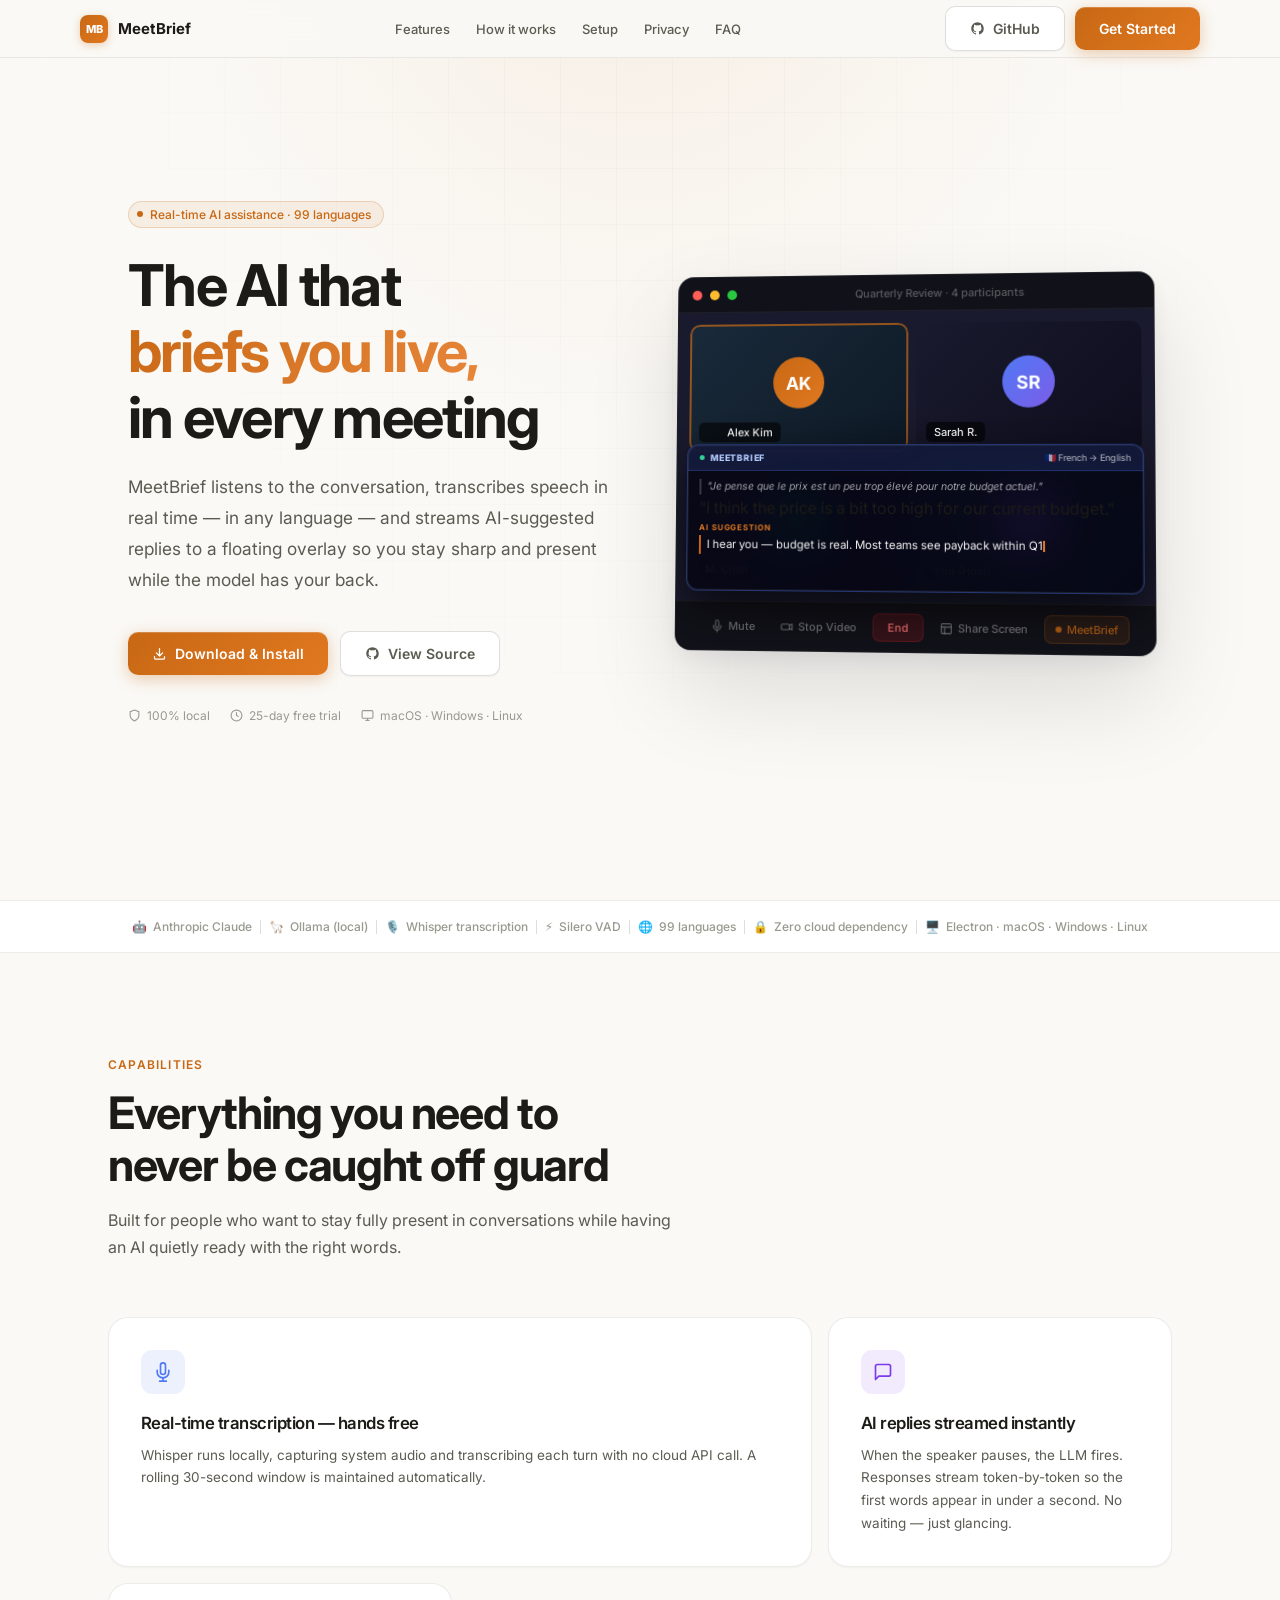
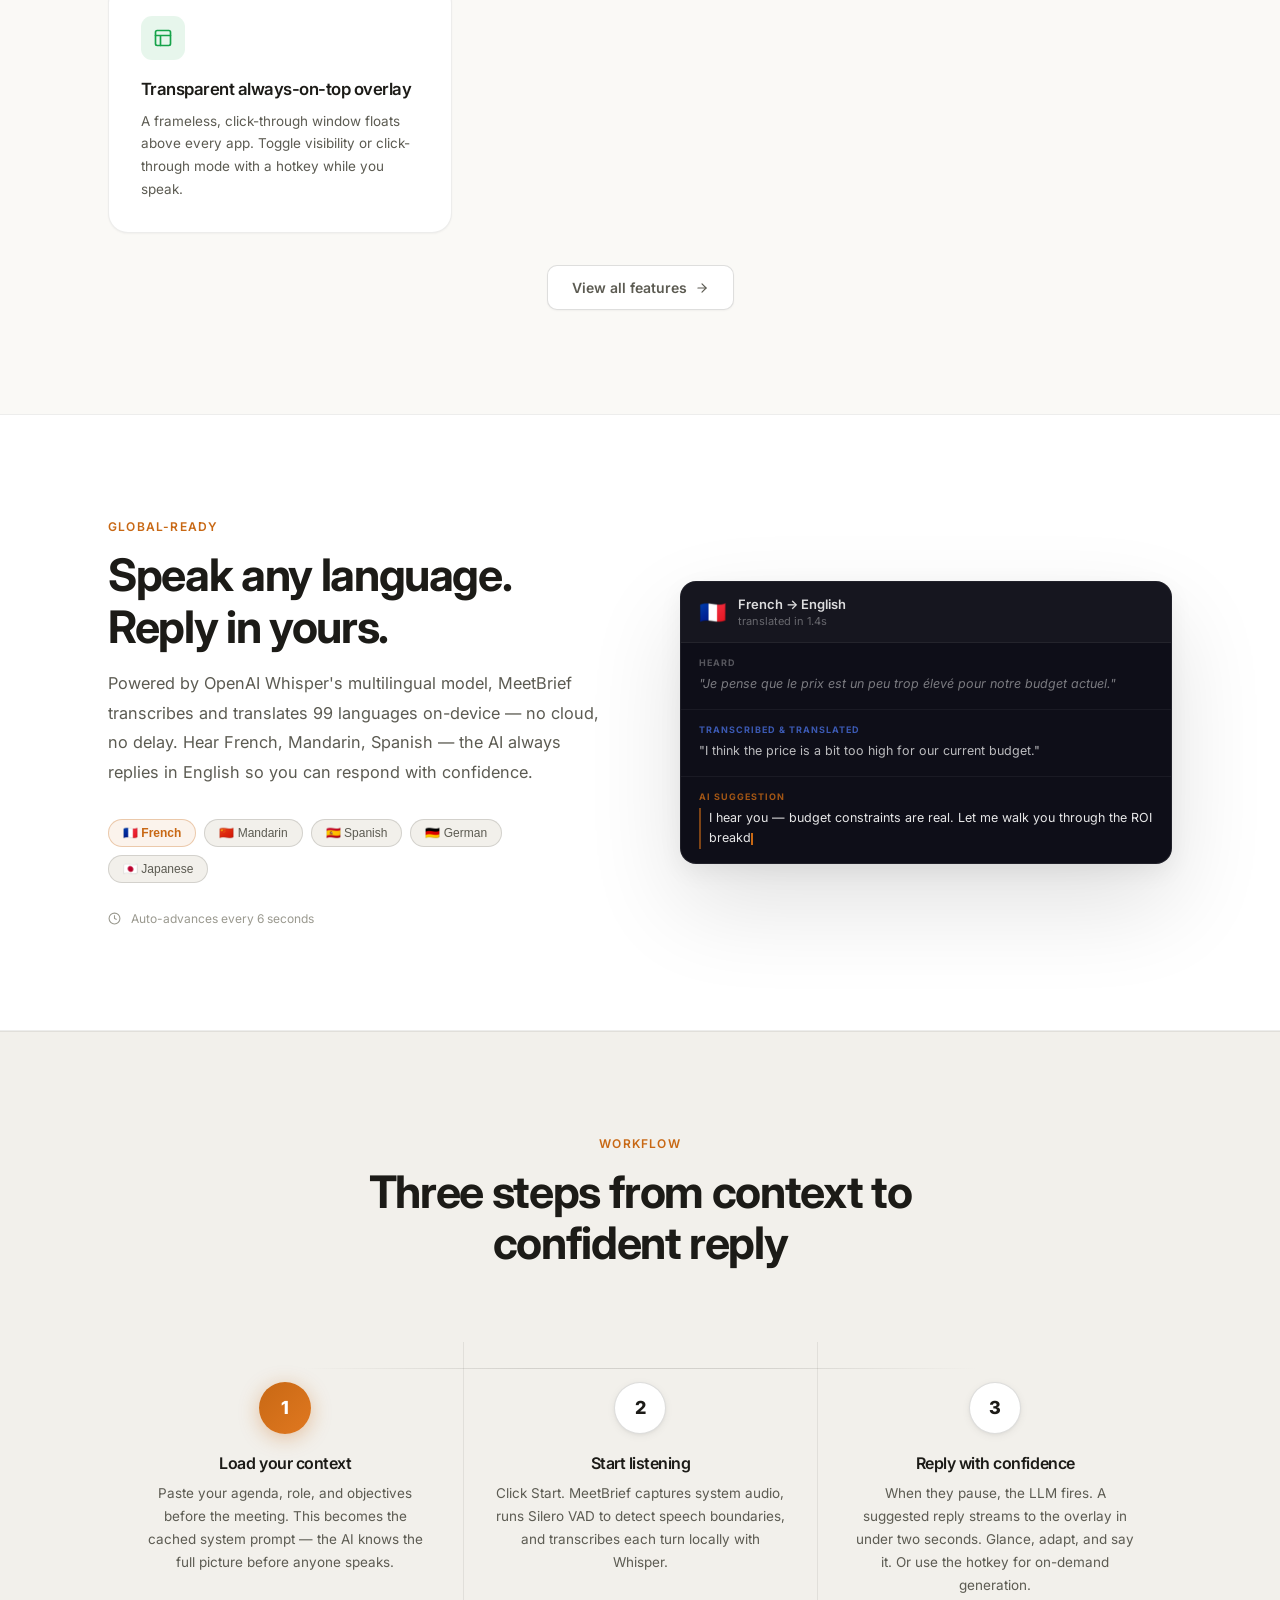
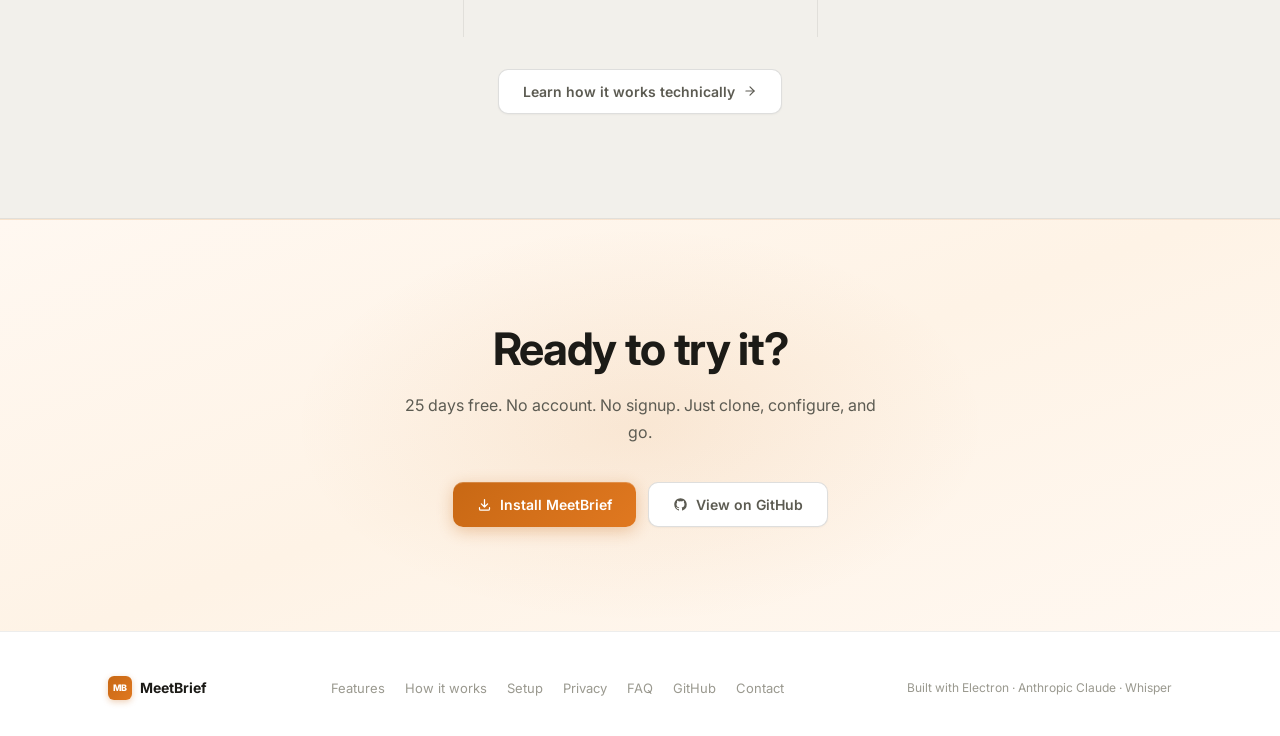
==== index.html @ 237c40ee "Bigger overlay, translation row, manual scroll (index.html)" ====
<!DOCTYPE html>
<html lang="en">
<head>
<meta charset="UTF-8">
<meta name="viewport" content="width=device-width, initial-scale=1.0">
<title>MeetBrief — Real-Time AI Co-Pilot for Every Meeting</title>
<meta name="description" content="MeetBrief listens to live conversations, transcribes speech on-device, and streams AI-suggested replies to a floating overlay. 100% local. Your API key. 25-day free trial.">
<meta property="og:title" content="MeetBrief — Real-Time AI Co-Pilot for Every Meeting">
<meta property="og:description" content="AI-powered meeting assistant. Real-time Whisper transcription, streaming Claude replies, transparent overlay. Fully local, no cloud required.">
<meta property="og:type" content="website">
<link rel="preconnect" href="https://fonts.googleapis.com">
<link rel="preconnect" href="https://fonts.gstatic.com" crossorigin>
<link href="https://fonts.googleapis.com/css2?family=Inter:wght@300;400;500;600;700;800&family=JetBrains+Mono:wght@400;500&display=swap" rel="stylesheet">
<link rel="stylesheet" href="style.css">
</head>
<body>

<nav>
  <div class="nav-inner">
    <a href="index.html" class="nav-logo">
      <div class="nav-logo-mark">MB</div>
      MeetBrief
    </a>
    <ul class="nav-links">
      <li><a href="features.html">Features</a></li>
      <li><a href="how-it-works.html">How it works</a></li>
      <li><a href="install.html">Setup</a></li>
      <li><a href="privacy.html">Privacy</a></li>
      <li><a href="faq.html">FAQ</a></li>
    </ul>
    <div class="nav-cta">
      <a href="https://github.com/martian-coder/TinyTools" target="_blank" class="btn btn-ghost">
        <svg viewBox="0 0 24 24" fill="currentColor"><path d="M12 2C6.477 2 2 6.484 2 12.017c0 4.425 2.865 8.18 6.839 9.504.5.092.682-.217.682-.483 0-.237-.008-.868-.013-1.703-2.782.605-3.369-1.343-3.369-1.343-.454-1.158-1.11-1.466-1.11-1.466-.908-.62.069-.608.069-.608 1.003.07 1.531 1.032 1.531 1.032.892 1.53 2.341 1.088 2.91.832.092-.647.35-1.088.636-1.338-2.22-.253-4.555-1.113-4.555-4.951 0-1.093.39-1.988 1.029-2.688-.103-.253-.446-1.272.098-2.65 0 0 .84-.27 2.75 1.026A9.564 9.564 0 0112 6.844c.85.004 1.705.115 2.504.337 1.909-1.296 2.747-1.027 2.747-1.027.546 1.379.202 2.398.1 2.651.64.7 1.028 1.595 1.028 2.688 0 3.848-2.339 4.695-4.566 4.943.359.309.678.92.678 1.855 0 1.338-.012 2.419-.012 2.747 0 .268.18.58.688.482A10.019 10.019 0 0022 12.017C22 6.484 17.522 2 12 2z"/></svg>
        GitHub
      </a>
      <a href="install.html" class="btn btn-primary">Get Started</a>
    </div>
    <button class="nav-hamburger" id="navHamburger" aria-label="Open menu">
      <span></span><span></span><span></span>
    </button>
  </div>
</nav>
<div class="nav-mobile" id="navMobile">
  <a href="features.html">Features</a>
  <a href="how-it-works.html">How it works</a>
  <a href="install.html">Setup</a>
  <a href="privacy.html">Privacy</a>
  <a href="faq.html">FAQ</a>
  <a href="install.html" class="btn btn-primary" style="margin-top:8px;">Get Started</a>
</div>

<!-- HERO -->
<section class="hero" id="home">
  <div class="hero-glow"></div>
  <div class="hero-grid"></div>
  <div class="container">
    <div class="hero-inner">
      <div class="hero-text">
        <div class="hero-badge fade-up">
          <div class="hero-badge-dot"></div>
          Real-time AI assistance · 99 languages
        </div>
        <h1 class="hero-title fade-up fade-up-delay-1">
          The AI that<br>
          <em class="grad-text">briefs you live,</em><br>
          in every meeting
        </h1>
        <p class="hero-sub fade-up fade-up-delay-2">
          MeetBrief listens to the conversation, transcribes speech in real time — in any language —
          and streams AI-suggested replies to a floating overlay so you stay sharp and present
          while the model has your back.
        </p>
        <div class="hero-actions fade-up fade-up-delay-3">
          <a href="install.html" class="btn btn-primary">
            <svg viewBox="0 0 24 24" fill="none" stroke="currentColor" stroke-width="2" stroke-linecap="round" stroke-linejoin="round"><path d="M4 17v2a2 2 0 0 0 2 2h12a2 2 0 0 0 2-2v-2M7 11l5 5 5-5m-5-7v12"/></svg>
            Download & Install
          </a>
          <a href="https://github.com/martian-coder/TinyTools/tree/main/MeetingCopilot" target="_blank" class="btn btn-ghost">
            <svg viewBox="0 0 24 24" fill="currentColor"><path d="M12 2C6.477 2 2 6.484 2 12.017c0 4.425 2.865 8.18 6.839 9.504.5.092.682-.217.682-.483 0-.237-.008-.868-.013-1.703-2.782.605-3.369-1.343-3.369-1.343-.454-1.158-1.11-1.466-1.11-1.466-.908-.62.069-.608.069-.608 1.003.07 1.531 1.032 1.531 1.032.892 1.53 2.341 1.088 2.91.832.092-.647.35-1.088.636-1.338-2.22-.253-4.555-1.113-4.555-4.951 0-1.093.39-1.988 1.029-2.688-.103-.253-.446-1.272.098-2.65 0 0 .84-.27 2.75 1.026A9.564 9.564 0 0112 6.844c.85.004 1.705.115 2.504.337 1.909-1.296 2.747-1.027 2.747-1.027.546 1.379.202 2.398.1 2.651.64.7 1.028 1.595 1.028 2.688 0 3.848-2.339 4.695-4.566 4.943.359.309.678.92.678 1.855 0 1.338-.012 2.419-.012 2.747 0 .268.18.58.688.482A10.019 10.019 0 0022 12.017C22 6.484 17.522 2 12 2z"/></svg>
            View Source
          </a>
        </div>
        <div class="hero-meta fade-up fade-up-delay-4">
          <div class="hero-meta-item">
            <svg viewBox="0 0 24 24" fill="none" stroke="currentColor" stroke-width="2"><path d="M12 22s8-4 8-10V5l-8-3-8 3v7c0 6 8 10 8 10z"/></svg>
            100% local
          </div>
          <div class="hero-meta-item">
            <svg viewBox="0 0 24 24" fill="none" stroke="currentColor" stroke-width="2"><circle cx="12" cy="12" r="10"/><polyline points="12 6 12 12 16 14"/></svg>
            25-day free trial
          </div>
          <div class="hero-meta-item">
            <svg viewBox="0 0 24 24" fill="none" stroke="currentColor" stroke-width="2"><rect x="2" y="3" width="20" height="14" rx="2"/><line x1="8" y1="21" x2="16" y2="21"/><line x1="12" y1="17" x2="12" y2="21"/></svg>
            macOS · Windows · Linux
          </div>
        </div>
      </div>

      <div class="mockup-wrap fade-up fade-up-delay-2">
        <div class="mockup">
          <div class="mockup-bar">
            <div class="dot dot-r"></div><div class="dot dot-y"></div><div class="dot dot-g"></div>
            <div class="mockup-bar-title">Quarterly Review · 4 participants</div>
          </div>
          <!-- zc-wrap is a plain positioned div — the grid cannot be the anchor for abs overlay -->
          <div class="zc-wrap">
            <div class="zoom-sim zoom-sim-hero">
              <div class="zoom-tile zoom-tile-bg-1 speaking" id="zt0">
                <div class="zoom-avatar">AK</div>
                <div class="zoom-speaking-ring"></div>
                <div class="zoom-name"><span class="zoom-wave"><span></span><span></span><span></span><span></span></span> Alex Kim</div>
              </div>
              <div class="zoom-tile zoom-tile-bg-2" id="zt1">
                <div class="zoom-avatar" style="background:linear-gradient(135deg,#4F79F5,#7C5DE8)">SR</div>
                <div class="zoom-speaking-ring"></div>
                <div class="zoom-name"><span class="zoom-wave"><span></span><span></span><span></span><span></span></span> Sarah R.</div>
              </div>
              <div class="zoom-tile zoom-tile-bg-2" id="zt2">
                <div class="zoom-avatar" style="background:linear-gradient(135deg,#065F46,#047857)">MC</div>
                <div class="zoom-speaking-ring"></div>
                <div class="zoom-name"><span class="zoom-wave"><span></span><span></span><span></span><span></span></span> M. Chen</div>
              </div>
              <div class="zoom-tile zoom-tile-bg-1" id="zt3">
                <div class="zoom-avatar" style="background:linear-gradient(135deg,#7C3AED,#9F5DE8)">You</div>
                <div class="zoom-name">You (Host)</div>
              </div>
            </div>
            <!-- Glass overlay: sibling of zoom-sim, anchored to zc-wrap -->
            <div class="mb-glass" id="mbGlass">
              <div class="mb-glass-hd">
                <div class="mb-hd-left"><div class="mb-live-dot"></div>MEETBRIEF</div>
                <span class="mb-hd-lang" id="zpLang">🇫🇷 French → English</span>
              </div>
              <div class="mb-glass-body" id="mbBody"></div>
            </div>
          </div>
          <div class="zoom-toolbar">
            <div class="zoom-tb-btn">
              <svg viewBox="0 0 24 24" fill="none" stroke="currentColor" stroke-width="2" width="13" height="13"><path d="M12 1a3 3 0 0 0-3 3v8a3 3 0 0 0 6 0V4a3 3 0 0 0-3-3z"/><path d="M19 10v2a7 7 0 0 1-14 0v-2"/><line x1="12" y1="19" x2="12" y2="23"/></svg>
              Mute
            </div>
            <div class="zoom-tb-btn">
              <svg viewBox="0 0 24 24" fill="none" stroke="currentColor" stroke-width="2" width="13" height="13"><rect x="2" y="7" width="15" height="10" rx="2"/><path d="M17 9l5-2v10l-5-2"/></svg>
              Stop Video
            </div>
            <div class="zoom-tb-btn zoom-tb-end">End</div>
            <div class="zoom-tb-btn">
              <svg viewBox="0 0 24 24" fill="none" stroke="currentColor" stroke-width="2" width="13" height="13"><rect x="3" y="3" width="18" height="18" rx="2"/><path d="M3 9h18M9 21V9"/></svg>
              Share Screen
            </div>
            <div class="zoom-tb-btn zoom-tb-mb-active">
              <div class="zoom-tb-mb-dot"></div>
              MeetBrief
            </div>
          </div>
        </div>
      </div>
    </div>
  </div>
</section>

<!-- STRIP -->
<div class="strip">
  <div class="strip-inner">
    <div class="strip-item"><span>🤖</span> Anthropic Claude</div>
    <div class="strip-sep"></div>
    <div class="strip-item"><span>🦙</span> Ollama (local)</div>
    <div class="strip-sep"></div>
    <div class="strip-item"><span>🎙️</span> Whisper transcription</div>
    <div class="strip-sep"></div>
    <div class="strip-item"><span>⚡</span> Silero VAD</div>
    <div class="strip-sep"></div>
    <div class="strip-item"><span>🌐</span> 99 languages</div>
    <div class="strip-sep"></div>
    <div class="strip-item"><span>🔒</span> Zero cloud dependency</div>
    <div class="strip-sep"></div>
    <div class="strip-item"><span>🖥️</span> Electron · macOS · Windows · Linux</div>
  </div>
</div>

<!-- FEATURES TEASER -->
<section id="features">
  <div class="container">
    <div class="section-eyebrow fade-up">Capabilities</div>
    <h2 class="section-headline fade-up fade-up-delay-1">Everything you need to<br>never be caught off guard</h2>
    <p class="section-sub fade-up fade-up-delay-2">Built for people who want to stay fully present in conversations while having an AI quietly ready with the right words.</p>

    <div class="bento">
      <div class="bento-card wide fade-up fade-up-delay-1">
        <div class="bento-icon blue">
          <svg viewBox="0 0 24 24" fill="none" stroke="currentColor" stroke-width="2" stroke-linecap="round" stroke-linejoin="round"><path d="M12 1a3 3 0 0 0-3 3v8a3 3 0 0 0 6 0V4a3 3 0 0 0-3-3z"/><path d="M19 10v2a7 7 0 0 1-14 0v-2"/><line x1="12" y1="19" x2="12" y2="23"/><line x1="8" y1="23" x2="16" y2="23"/></svg>
        </div>
        <h3>Real-time transcription — hands free</h3>
        <p>Whisper runs locally, capturing system audio and transcribing each turn with no cloud API call. A rolling 30-second window is maintained automatically.</p>
      </div>
      <div class="bento-card fade-up fade-up-delay-2">
        <div class="bento-icon violet">
          <svg viewBox="0 0 24 24" fill="none" stroke="currentColor" stroke-width="2" stroke-linecap="round" stroke-linejoin="round"><path d="M21 15a2 2 0 0 1-2 2H7l-4 4V5a2 2 0 0 1 2-2h14a2 2 0 0 1 2 2z"/></svg>
        </div>
        <h3>AI replies streamed instantly</h3>
        <p>When the speaker pauses, the LLM fires. Responses stream token-by-token so the first words appear in under a second. No waiting — just glancing.</p>
      </div>
      <div class="bento-card fade-up fade-up-delay-3">
        <div class="bento-icon green">
          <svg viewBox="0 0 24 24" fill="none" stroke="currentColor" stroke-width="2" stroke-linecap="round" stroke-linejoin="round"><rect x="3" y="3" width="18" height="18" rx="2"/><path d="M3 9h18M9 21V9"/></svg>
        </div>
        <h3>Transparent always-on-top overlay</h3>
        <p>A frameless, click-through window floats above every app. Toggle visibility or click-through mode with a hotkey while you speak.</p>
      </div>
    </div>

    <div style="margin-top:32px; text-align:center;" class="fade-up fade-up-delay-3">
      <a href="features.html" class="btn btn-ghost">
        View all features
        <svg viewBox="0 0 24 24" fill="none" stroke="currentColor" stroke-width="2" stroke-linecap="round" stroke-linejoin="round" style="width:14px;height:14px;"><line x1="5" y1="12" x2="19" y2="12"/><polyline points="12 5 19 12 12 19"/></svg>
      </a>
    </div>
  </div>
</section>

<!-- MULTILINGUAL -->
<section class="multilang-section" id="multilingual">
  <div class="container">
    <div class="multilang-inner">
      <div class="multilang-text">
        <div class="section-eyebrow fade-up">Global-ready</div>
        <h2 class="section-headline fade-up fade-up-delay-1">Speak any language.<br>Reply in yours.</h2>
        <p class="fade-up fade-up-delay-2" style="font-size:1.02rem; line-height:1.8; color:var(--text2); margin-bottom:0;">
          Powered by OpenAI Whisper's multilingual model, MeetBrief transcribes and translates
          99 languages on-device — no cloud, no delay. Hear French, Mandarin, Spanish — the AI
          always replies in English so you can respond with confidence.
        </p>
        <div class="lang-badges fade-up fade-up-delay-3" id="langBadges">
          <button class="lang-badge active" data-idx="0">🇫🇷 French</button>
          <button class="lang-badge" data-idx="1">🇨🇳 Mandarin</button>
          <button class="lang-badge" data-idx="2">🇪🇸 Spanish</button>
          <button class="lang-badge" data-idx="3">🇩🇪 German</button>
          <button class="lang-badge" data-idx="4">🇯🇵 Japanese</button>
        </div>
        <div class="fade-up fade-up-delay-4" style="margin-top:28px; display:flex; align-items:center; gap:10px; font-size:12px; color:var(--text3);">
          <svg viewBox="0 0 24 24" fill="none" stroke="currentColor" stroke-width="2" width="13" height="13"><circle cx="12" cy="12" r="10"/><polyline points="12 6 12 12 16 14"/></svg>
          Auto-advances every 6 seconds
        </div>
      </div>
      <div class="ml-card fade-up fade-up-delay-2" id="mlCard">
        <div class="ml-card-header">
          <span class="ml-flag" id="mlFlag">🇫🇷</span>
          <div>
            <div class="ml-lang-label" id="mlLangLabel">French → English</div>
            <div class="ml-arrow" id="mlTime">translated in 1.4s</div>
          </div>
        </div>
        <div class="ml-block">
          <div class="ml-block-label heard-lbl">Heard</div>
          <div class="ml-block-text heard-text" id="mlHeard">"Je pense que le prix est un peu trop élevé pour notre budget actuel."</div>
        </div>
        <div class="ml-block">
          <div class="ml-block-label trans-lbl">Transcribed &amp; translated</div>
          <div class="ml-block-text trans-text" id="mlTrans">"I think the price is a bit too high for our current budget."</div>
        </div>
        <div class="ml-block">
          <div class="ml-block-label suggest-lbl">AI suggestion</div>
          <div class="ml-block-text suggest-text" id="mlSuggest"></div>
        </div>
      </div>
    </div>
  </div>
</section>

<!-- HOW IT WORKS -->
<section class="hiw-section" id="how-it-works">
  <div class="container">
    <div style="text-align:center; margin-bottom:0;">
      <div class="section-eyebrow fade-up">Workflow</div>
      <h2 class="section-headline fade-up fade-up-delay-1">Three steps from context to<br>confident reply</h2>
    </div>
  </div>
  <div class="container" style="padding-top:56px;">
    <div class="steps">
      <div class="step fade-up fade-up-delay-1">
        <div class="step-num active">1</div>
        <h3>Load your context</h3>
        <p>Paste your agenda, role, and objectives before the meeting. This becomes the cached system prompt — the AI knows the full picture before anyone speaks.</p>
      </div>
      <div class="step fade-up fade-up-delay-2">
        <div class="step-num">2</div>
        <h3>Start listening</h3>
        <p>Click Start. MeetBrief captures system audio, runs Silero VAD to detect speech boundaries, and transcribes each turn locally with Whisper.</p>
      </div>
      <div class="step fade-up fade-up-delay-3">
        <div class="step-num">3</div>
        <h3>Reply with confidence</h3>
        <p>When they pause, the LLM fires. A suggested reply streams to the overlay in under two seconds. Glance, adapt, and say it. Or use the hotkey for on-demand generation.</p>
      </div>
    </div>
    <div style="margin-top:32px; text-align:center;" class="fade-up fade-up-delay-3">
      <a href="how-it-works.html" class="btn btn-ghost">
        Learn how it works technically
        <svg viewBox="0 0 24 24" fill="none" stroke="currentColor" stroke-width="2" stroke-linecap="round" stroke-linejoin="round" style="width:14px;height:14px;"><line x1="5" y1="12" x2="19" y2="12"/><polyline points="12 5 19 12 12 19"/></svg>
      </a>
    </div>
  </div>
</section>

<!-- CTA -->
<section class="cta-section">
  <div class="cta-glow"></div>
  <div class="container">
    <h2 class="fade-up">Ready to try it?</h2>
    <p class="fade-up fade-up-delay-1">25 days free. No account. No signup. Just clone, configure, and go.</p>
    <div class="cta-actions">
      <a href="install.html" class="btn btn-primary fade-up fade-up-delay-2">
        <svg viewBox="0 0 24 24" fill="none" stroke="currentColor" stroke-width="2" stroke-linecap="round" stroke-linejoin="round"><path d="M4 17v2a2 2 0 0 0 2 2h12a2 2 0 0 0 2-2v-2M7 11l5 5 5-5m-5-7v12"/></svg>
        Install MeetBrief
      </a>
      <a href="https://github.com/martian-coder/TinyTools/tree/main/MeetingCopilot" target="_blank" class="btn btn-ghost fade-up fade-up-delay-3">
        <svg viewBox="0 0 24 24" fill="currentColor"><path d="M12 2C6.477 2 2 6.484 2 12.017c0 4.425 2.865 8.18 6.839 9.504.5.092.682-.217.682-.483 0-.237-.008-.868-.013-1.703-2.782.605-3.369-1.343-3.369-1.343-.454-1.158-1.11-1.466-1.11-1.466-.908-.62.069-.608.069-.608 1.003.07 1.531 1.032 1.531 1.032.892 1.53 2.341 1.088 2.91.832.092-.647.35-1.088.636-1.338-2.22-.253-4.555-1.113-4.555-4.951 0-1.093.39-1.988 1.029-2.688-.103-.253-.446-1.272.098-2.65 0 0 .84-.27 2.75 1.026A9.564 9.564 0 0112 6.844c.85.004 1.705.115 2.504.337 1.909-1.296 2.747-1.027 2.747-1.027.546 1.379.202 2.398.1 2.651.64.7 1.028 1.595 1.028 2.688 0 3.848-2.339 4.695-4.566 4.943.359.309.678.92.678 1.855 0 1.338-.012 2.419-.012 2.747 0 .268.18.58.688.482A10.019 10.019 0 0022 12.017C22 6.484 17.522 2 12 2z"/></svg>
        View on GitHub
      </a>
    </div>
  </div>
</section>

<footer>
  <div class="container">
    <div class="footer-inner">
      <a href="index.html" class="footer-logo"><div class="footer-logo-mark">MB</div>MeetBrief</a>
      <ul class="footer-links">
        <li><a href="features.html">Features</a></li>
        <li><a href="how-it-works.html">How it works</a></li>
        <li><a href="install.html">Setup</a></li>
        <li><a href="privacy.html">Privacy</a></li>
        <li><a href="faq.html">FAQ</a></li>
        <li><a href="https://github.com/martian-coder/TinyTools/tree/main/MeetingCopilot" target="_blank">GitHub</a></li>
        <li><a href="mailto:martian.coders.x@gmail.com">Contact</a></li>
      </ul>
      <div class="footer-right">Built with Electron · Anthropic Claude · Whisper</div>
    </div>
  </div>
</footer>

<script>
// Intersection observer for fade-up animations
const observer = new IntersectionObserver(
  entries => entries.forEach(e => { if (e.isIntersecting) e.target.classList.add('visible'); }),
  { threshold: 0.08, rootMargin: '0px 0px -40px 0px' }
);
document.querySelectorAll('.fade-up').forEach(el => observer.observe(el));

// ── Hero: Zoom call simulation ──────────────────────
const zConvo = [
  { tile: 'zt0', flag: '🇫🇷', lang: 'French',
    heard: '"Je pense que le prix est un peu trop élevé pour notre budget actuel."',
    trans:  '"I think the price is a bit too high for our current budget."',
    suggest: "I hear you — budget is real. Most teams see payback within Q1. Want me to walk you through the ROI model?" },
  { tile: 'zt1', flag: '🇨🇳', lang: 'Mandarin',
    heard: '"我们需要更多时间来评估这个提案。"',
    trans:  '"We need more time to evaluate this proposal."',
    suggest: "Absolutely fair ask. Can we schedule a 30-min deep-dive next week so you have everything you need to decide?" },
  { tile: 'zt2', flag: '🇩🇪', lang: 'German',
    heard: '"Wie sieht es mit der Datensicherheit aus? Wir sind in der EU."',
    trans:  '"What about data security? We are in the EU."',
    suggest: "Everything runs locally — no audio ever leaves your device. Fully GDPR-compliant by design." },
  { tile: 'zt0', flag: '🇪🇸', lang: 'Spanish',
    heard: '"¿Tienen soporte en español o solo en inglés?"',
    trans:  '"Do you have support in Spanish or only in English?"',
    suggest: "Our support is bilingual — Spanish available during business hours. Enterprise plans include a dedicated CSM." },
  { tile: 'zt1', flag: '🇯🇵', lang: 'Japanese',
    heard: '"導入にはどのくらいの時間がかかりますか？"',
    trans:  '"How long does implementation take?"',
    suggest: "Most teams are live in under 15 minutes — install, add your API key, start a session. No IT ticket needed." },
];

let zIdx = 0, zTypeTimer = null;
const MAX_LOG = 4;

function zTypewrite(el, text, speed, onTick) {
  clearTimeout(zTypeTimer);
  let i = 0;
  const cursor = '<span class="mb-cursor"></span>';
  function tick() {
    el.innerHTML = text.slice(0, i) + cursor;
    i++;
    if (onTick) onTick();
    if (i <= text.length) zTypeTimer = setTimeout(tick, speed);
    else el.innerHTML = text + cursor;
  }
  tick();
}

function showZConvo(idx) {
  const d = zConvo[idx];
  // Move speaking ring to active tile
  document.querySelectorAll('.zoom-sim-hero .zoom-tile').forEach(t => t.classList.remove('speaking'));
  const tile = document.getElementById(d.tile);
  if (tile) tile.classList.add('speaking');

  // Update header lang badge
  const langEl = document.getElementById('zpLang');
  langEl.textContent = d.flag + ' ' + d.lang + ' · translating…';

  // Append new log entry (heard line first)
  const body = document.getElementById('mbBody');
  const entry = document.createElement('div');
  entry.className = 'mb-entry';
  entry.innerHTML =
    '<div class="mb-heard">' + d.heard + '</div>' +
    '<div class="mb-trans"></div>' +
    '<div class="mb-suggest-label">AI SUGGESTION</div>' +
    '<div class="mb-suggest"><span class="mb-cursor"></span></div>';
  body.appendChild(entry);

  // Trim old entries (keep last 3 so overlay isn't too long)
  while (body.children.length > 3) body.removeChild(body.firstChild);

  // Scroll to bottom
  body.scrollTop = body.scrollHeight;

  // After short delay: show translation, then typewrite AI suggestion
  setTimeout(() => {
    langEl.textContent = d.flag + ' ' + d.lang + ' → English';
    entry.querySelector('.mb-trans').textContent = d.trans;
    body.scrollTop = body.scrollHeight;
  }, 500);

  setTimeout(() => {
    const suggestEl = entry.querySelector('.mb-suggest');
    zTypewrite(suggestEl, d.suggest, 26, () => { body.scrollTop = body.scrollHeight; });
  }, 800);
}

showZConvo(0);
setInterval(() => { zIdx = (zIdx + 1) % zConvo.length; showZConvo(zIdx); }, 5200);

// ── Hamburger nav ────────────────────────────────────
const hamburger = document.getElementById('navHamburger');
const navMobile = document.getElementById('navMobile');
if (hamburger && navMobile) {
  hamburger.addEventListener('click', () => {
    const open = navMobile.classList.toggle('open');
    hamburger.classList.toggle('open', open);
  });
  document.addEventListener('click', e => {
    if (!hamburger.contains(e.target) && !navMobile.contains(e.target)) {
      navMobile.classList.remove('open');
      hamburger.classList.remove('open');
    }
  });
}

// Multilingual demo
const langs = [
  {
    flag: '🇫🇷', lang: 'French', time: '1.4s',
    heard: '"Je pense que le prix est un peu trop élevé pour notre budget actuel."',
    trans: '"I think the price is a bit too high for our current budget."',
    suggest: "I hear you — budget constraints are real. Let me walk you through the ROI breakdown. Most teams see payback within the first quarter."
  },
  {
    flag: '🇨🇳', lang: 'Mandarin', time: '1.1s',
    heard: '"我们需要更多时间来评估这个提案。"',
    trans: '"We need more time to evaluate this proposal."',
    suggest: "Absolutely — that's a fair ask. Can we schedule a 30-minute deep-dive next week so you have everything you need to decide?"
  },
  {
    flag: '🇪🇸', lang: 'Spanish', time: '1.2s',
    heard: '"¿Tienen soporte en español o solo en inglés?"',
    trans: '"Do you have support in Spanish or only in English?"',
    suggest: "Great question — our support team is bilingual and available in Spanish during business hours. Enterprise plans also include a dedicated CSM."
  },
  {
    flag: '🇩🇪', lang: 'German', time: '1.3s',
    heard: '"Wie sieht es mit der Datensicherheit aus? Wir sind in der EU."',
    trans: '"What about data security? We are in the EU."',
    suggest: "Data residency matters — everything runs locally on your machine, so no audio or transcripts ever leave your network. Fully GDPR-compliant by design."
  },
  {
    flag: '🇯🇵', lang: 'Japanese', time: '1.5s',
    heard: '"導入にはどのくらいの時間がかかりますか？"',
    trans: '"How long does implementation take?"',
    suggest: "Most teams are up and running in under 15 minutes — just install, add your API key, and start a session. No IT ticket required."
  }
];

let currentIdx = 0;
let typeTimer = null;
let rotateTimer = null;

const mlFlag = document.getElementById('mlFlag');
const mlLangLabel = document.getElementById('mlLangLabel');
const mlTime = document.getElementById('mlTime');
const mlHeard = document.getElementById('mlHeard');
const mlTrans = document.getElementById('mlTrans');
const mlSuggest = document.getElementById('mlSuggest');
const badges = document.querySelectorAll('.lang-badge');

function typewrite(el, text, speed, done) {
  clearTimeout(typeTimer);
  el.innerHTML = '';
  const cursor = '<span class="ml-cursor"></span>';
  let i = 0;
  function tick() {
    el.innerHTML = text.slice(0, i) + cursor;
    i++;
    if (i <= text.length) {
      typeTimer = setTimeout(tick, speed);
    } else {
      el.innerHTML = text + cursor;
      if (done) done();
    }
  }
  tick();
}

function showLang(idx, animate) {
  const d = langs[idx];
  mlFlag.textContent = d.flag;
  mlLangLabel.textContent = d.lang + ' → English';
  mlTime.textContent = 'translated in ' + d.time;
  mlHeard.textContent = d.heard;
  mlTrans.textContent = d.trans;

  badges.forEach((b, i) => b.classList.toggle('active', i === idx));

  if (animate) {
    mlSuggest.innerHTML = '<span class="ml-cursor"></span>';
    typewrite(mlSuggest, d.suggest, 28, null);
  } else {
    mlSuggest.innerHTML = d.suggest + '<span class="ml-cursor"></span>';
  }
}

function startRotation() {
  clearInterval(rotateTimer);
  rotateTimer = setInterval(() => {
    currentIdx = (currentIdx + 1) % langs.length;
    showLang(currentIdx, true);
  }, 6000);
}

badges.forEach(b => {
  b.addEventListener('click', () => {
    const idx = parseInt(b.dataset.idx, 10);
    currentIdx = idx;
    showLang(idx, true);
    startRotation();
  });
});

showLang(0, true);
startRotation();
</script>
</body>
</html>
---- style.css ----
/* ── Reset & base ── */
*, *::before, *::after { box-sizing: border-box; margin: 0; padding: 0; }

:root {
  /* Light mode — Anthropic-inspired warm palette */
  --bg:       #FAF9F6;
  --bg2:      #F2F0EB;
  --bg3:      #E8E5DE;
  --bg4:      #DDDAD2;
  --surface:  #FFFFFF;
  --border:   rgba(26,25,20,0.08);
  --border2:  rgba(26,25,20,0.14);
  --text:     #1C1B17;
  --text2:    #5C5B52;
  --text3:    #9A998F;
  --orange:   #C86814;
  --orange2:  #E07820;
  --blue:     #4F79F5;
  --blue2:    #3D6AE8;
  --violet:   #7C3AED;
  --green:    #16A34A;
  --green2:   #22C55E;
  --amber:    #D97706;
  --red:      #DC2626;
  --grad:     linear-gradient(135deg, #C86814 0%, #E07820 100%);
  --grad-blue: linear-gradient(135deg, #4F79F5 0%, #7C5DE8 100%);
  --grad-text: linear-gradient(135deg, #C86814 0%, #E8863A 100%);
  --font:     'Inter', system-ui, sans-serif;
  --mono:     'JetBrains Mono', monospace;
  --radius:   12px;
  --radius-lg: 20px;
  --shadow-xs: 0 1px 2px rgba(0,0,0,0.04);
  --shadow-sm: 0 2px 8px rgba(0,0,0,0.06), 0 1px 3px rgba(0,0,0,0.04);
  --shadow:   0 4px 24px rgba(0,0,0,0.08), 0 1px 6px rgba(0,0,0,0.04);
  --shadow-lg: 0 20px 64px rgba(0,0,0,0.10), 0 4px 16px rgba(0,0,0,0.06);
  --shadow-xl: 0 40px 96px rgba(0,0,0,0.12), 0 8px 24px rgba(0,0,0,0.06);
}

html { scroll-behavior: smooth; }

body {
  font-family: var(--font);
  background: var(--bg);
  color: var(--text);
  -webkit-font-smoothing: antialiased;
  overflow-x: hidden;
}

/* ── Typography ── */
h1, h2, h3, h4 { font-weight: 700; letter-spacing: -0.03em; line-height: 1.15; color: var(--text); }
h1 { font-size: clamp(2.4rem, 4.5vw, 3.8rem); }
h2 { font-size: clamp(1.9rem, 3.5vw, 2.9rem); }
h3 { font-size: 1.15rem; font-weight: 600; }
p { line-height: 1.7; color: var(--text2); }
a { color: var(--orange); text-decoration: none; }
a:hover { text-decoration: underline; }
strong { color: var(--text); font-weight: 600; }
code {
  font-family: var(--mono); font-size: 0.875em;
  background: var(--bg3); padding: 2px 7px; border-radius: 5px;
  color: var(--orange); border: 1px solid var(--border);
}

/* ── Layout ── */
.container { max-width: 1120px; margin: 0 auto; padding: 0 28px; }
section { padding: 104px 0; }

/* ── Gradient text ── */
.grad-text {
  background: var(--grad-text);
  -webkit-background-clip: text;
  -webkit-text-fill-color: transparent;
  background-clip: text;
}

/* ── Buttons ── */
.btn {
  display: inline-flex; align-items: center; gap: 8px;
  padding: 13px 24px; border-radius: 10px; font-family: var(--font);
  font-size: 14px; font-weight: 600; cursor: pointer; border: none;
  transition: all 0.18s ease; text-decoration: none; white-space: nowrap;
}
.btn-primary {
  background: var(--grad); color: #fff;
  box-shadow: 0 1px 0 rgba(255,255,255,0.2) inset, 0 4px 16px rgba(200,104,20,0.32);
}
.btn-primary:hover {
  transform: translateY(-1px);
  box-shadow: 0 1px 0 rgba(255,255,255,0.2) inset, 0 8px 28px rgba(200,104,20,0.42);
  text-decoration: none;
}
.btn-primary:active { transform: translateY(0); }
.btn-ghost {
  background: var(--surface); color: var(--text2);
  border: 1px solid var(--border2); box-shadow: var(--shadow-xs);
}
.btn-ghost:hover {
  color: var(--text); border-color: rgba(26,25,20,0.22);
  box-shadow: var(--shadow-sm); background: var(--surface); text-decoration: none;
}
.btn svg { width: 15px; height: 15px; flex-shrink: 0; }
.btn-sm { padding: 9px 16px; font-size: 13px; }

/* ═══════════════════════════════════════════════════
   NAV
═══════════════════════════════════════════════════ */
nav {
  position: fixed; top: 0; left: 0; right: 0; z-index: 100;
  padding: 0 28px;
  background: rgba(250,249,246,0.90);
  backdrop-filter: blur(20px) saturate(160%);
  border-bottom: 1px solid var(--border);
  height: 58px; display: flex; align-items: center;
}
.nav-inner {
  max-width: 1120px; margin: 0 auto; width: 100%;
  display: flex; align-items: center; justify-content: space-between; gap: 32px;
}
.nav-logo {
  display: flex; align-items: center; gap: 10px;
  font-weight: 700; font-size: 15px; color: var(--text); text-decoration: none; flex-shrink: 0;
}
.nav-logo:hover { text-decoration: none; }
.nav-logo-mark {
  width: 28px; height: 28px; border-radius: 8px; background: var(--grad);
  display: flex; align-items: center; justify-content: center;
  font-size: 11px; font-weight: 800; color: #fff; letter-spacing: -0.5px;
  box-shadow: 0 2px 8px rgba(200,104,20,0.3);
}
.nav-links { display: flex; align-items: center; gap: 2px; list-style: none; }
.nav-links a {
  color: var(--text2); font-size: 13px; font-weight: 500;
  padding: 6px 12px; border-radius: 7px; display: block;
  transition: color 0.15s, background 0.15s; text-decoration: none;
}
.nav-links a:hover { color: var(--text); background: var(--bg2); text-decoration: none; }
.nav-links a.active { color: var(--text); background: var(--bg2); }
.nav-cta { display: flex; align-items: center; gap: 10px; flex-shrink: 0; }

/* ═══════════════════════════════════════════════════
   PAGE HERO (inner pages)
═══════════════════════════════════════════════════ */
.page-hero {
  padding: 148px 0 88px;
  text-align: center;
  position: relative; overflow: hidden; background: var(--bg);
}
.page-hero::before {
  content: '';
  position: absolute; top: 0; left: 50%; transform: translateX(-50%);
  width: 900px; height: 500px;
  background: radial-gradient(ellipse at 50% -10%, rgba(200,104,20,0.07) 0%, transparent 65%);
  pointer-events: none;
}
.page-breadcrumb {
  font-size: 13px; color: var(--text3); margin-bottom: 20px; position: relative; z-index:1;
}
.page-breadcrumb a { color: var(--text3); transition: color 0.15s; }
.page-breadcrumb a:hover { color: var(--text2); text-decoration: none; }
.page-hero h1 { margin-bottom: 16px; position: relative; z-index:1; }
.page-hero .page-sub {
  font-size: 1.05rem; color: var(--text2); max-width: 580px;
  margin: 0 auto 40px; position: relative; z-index:1; line-height: 1.75;
}

/* ═══════════════════════════════════════════════════
   HERO (homepage)
═══════════════════════════════════════════════════ */
.hero {
  min-height: 100vh; display: flex; align-items: center;
  padding: 128px 0 104px; position: relative; overflow: hidden; background: var(--bg);
}
.hero-glow {
  position: absolute; top: -160px; left: 50%; transform: translateX(-50%);
  width: 1000px; height: 600px; pointer-events: none;
  background: radial-gradient(ellipse at 50% 0%,
    rgba(200,104,20,0.09) 0%, rgba(224,120,32,0.04) 40%, transparent 70%);
}
.hero-grid {
  position: absolute; inset: 0; pointer-events: none; opacity: 0.55;
  background-image:
    linear-gradient(rgba(26,25,20,0.04) 1px, transparent 1px),
    linear-gradient(90deg, rgba(26,25,20,0.04) 1px, transparent 1px);
  background-size: 56px 56px;
  mask-image: radial-gradient(ellipse at 50% 0%, black 20%, transparent 72%);
}
.hero-inner {
  position: relative; z-index: 1;
  display: grid; grid-template-columns: 1fr 1fr; gap: 64px; align-items: center;
}
.hero-badge {
  display: inline-flex; align-items: center; gap: 7px;
  padding: 5px 12px 5px 8px;
  background: rgba(200,104,20,0.08); border: 1px solid rgba(200,104,20,0.22);
  border-radius: 99px; font-size: 12px; font-weight: 500; color: var(--orange); margin-bottom: 24px;
}
.hero-badge-dot {
  width: 6px; height: 6px; border-radius: 50%;
  background: var(--orange); animation: pulse 2s ease infinite;
}
@keyframes pulse {
  0%, 100% { opacity: 1; transform: scale(1); }
  50% { opacity: 0.5; transform: scale(0.85); }
}
.hero-title { margin-bottom: 22px; }
.hero-title em { font-style: normal; }
.hero-sub {
  font-size: 1.08rem; line-height: 1.78; color: var(--text2);
  max-width: 480px; margin-bottom: 36px;
}
.hero-actions { display: flex; align-items: center; gap: 12px; flex-wrap: wrap; }
.hero-meta {
  display: flex; align-items: center; gap: 20px;
  margin-top: 32px; font-size: 12px; color: var(--text3); flex-wrap: wrap;
}
.hero-meta-item { display: flex; align-items: center; gap: 6px; }
.hero-meta-item svg { width: 13px; height: 13px; }

/* ── App Mockup (stays dark — represents the actual MeetBrief app) ── */
.mockup-wrap { position: relative; perspective: 1000px; }
.mockup {
  position: relative; background: #0C0C14;
  border-radius: 16px; border: 1px solid rgba(255,255,255,0.08);
  overflow: hidden; box-shadow: var(--shadow-xl);
  transform: rotateY(-4deg) rotateX(2deg); transition: transform 0.4s ease;
}
.mockup:hover { transform: rotateY(0) rotateX(0); }
.mockup-bar {
  height: 36px; background: #111119;
  border-bottom: 1px solid rgba(255,255,255,0.06);
  display: flex; align-items: center; padding: 0 14px; gap: 8px;
}
.dot { width: 10px; height: 10px; border-radius: 50%; }
.dot-r { background: #FF5F57; } .dot-y { background: #FEBC2E; } .dot-g { background: #28C840; }
.mockup-bar-title { flex: 1; text-align: center; font-size: 11px; color: rgba(255,255,255,0.3); font-weight: 500; }
.mockup-body { display: grid; grid-template-columns: 200px 1fr; min-height: 340px; }
.m-sidebar { background: #0D0D15; border-right: 1px solid rgba(255,255,255,0.05); padding: 20px 0; }
.m-brand { padding: 0 16px 16px; font-size: 13px; font-weight: 700; color: rgba(255,255,255,0.85); border-bottom: 1px solid rgba(255,255,255,0.05); margin-bottom: 10px; }
.m-nav-item { display: flex; align-items: center; gap: 8px; padding: 7px 16px; font-size: 12px; color: rgba(255,255,255,0.3); }
.m-nav-item.active { color: rgba(255,255,255,0.85); background: rgba(255,255,255,0.05); }
.m-nav-dot { width: 6px; height: 6px; border-radius: 50%; background: currentColor; opacity: 0.4; }
.m-content { padding: 20px; display: flex; flex-direction: column; gap: 14px; }
.m-label { font-size: 10px; font-weight: 600; color: rgba(255,255,255,0.3); text-transform: uppercase; letter-spacing: 0.8px; }
.m-textarea { background: rgba(255,255,255,0.03); border: 1px solid rgba(255,255,255,0.07); border-radius: 8px; padding: 10px 12px; font-size: 11px; color: rgba(255,255,255,0.55); height: 70px; overflow: hidden; }
.m-textarea-text { opacity: 0.7; line-height: 1.6; }
.m-select { background: rgba(255,255,255,0.03); border: 1px solid rgba(255,255,255,0.07); border-radius: 8px; padding: 8px 12px; font-size: 11px; color: rgba(255,255,255,0.55); display: flex; align-items: center; justify-content: space-between; }
.m-start { background: linear-gradient(135deg, #C86814, #E07820); border-radius: 8px; padding: 10px; text-align: center; font-size: 12px; font-weight: 600; color: #fff; box-shadow: 0 2px 8px rgba(200,104,20,0.4); }
.m-overlay { position: absolute; bottom: 20px; right: 16px; width: 220px; background: rgba(12,12,22,0.92); backdrop-filter: blur(24px); border: 1px solid rgba(79,121,245,0.3); border-radius: 12px; box-shadow: 0 8px 32px rgba(0,0,0,0.4), 0 0 0 1px rgba(255,255,255,0.04) inset; overflow: hidden; animation: overlay-appear 0.6s ease 0.8s both; }
@keyframes overlay-appear { from { opacity: 0; transform: translateY(12px) scale(0.96); } to { opacity: 1; transform: translateY(0) scale(1); } }
.m-overlay-head { padding: 8px 12px; border-bottom: 1px solid rgba(79,121,245,0.15); display: flex; align-items: center; justify-content: space-between; background: rgba(79,121,245,0.08); }
.m-overlay-title { font-size: 10px; font-weight: 600; color: #7C9FF8; letter-spacing: 0.5px; }
.m-overlay-status { display: flex; align-items: center; gap: 4px; font-size: 10px; color: #34D399; }
.m-overlay-status-dot { width: 5px; height: 5px; border-radius: 50%; background: #34D399; animation: pulse 1.5s ease infinite; }
.m-overlay-body { padding: 10px 12px; }
.m-heard { font-size: 10px; color: rgba(255,255,255,0.35); margin-bottom: 6px; line-height: 1.5; font-style: italic; padding-left: 6px; border-left: 2px solid rgba(255,255,255,0.12); }
.m-suggestion { font-size: 11px; color: rgba(255,255,255,0.88); line-height: 1.6; padding-left: 6px; border-left: 2px solid #4F79F5; }
.m-cursor { display: inline-block; width: 2px; height: 11px; background: #4F79F5; vertical-align: middle; animation: blink 1s step-end infinite; }
@keyframes blink { 0%, 100% { opacity: 1; } 50% { opacity: 0; } }

/* ═══════════════════════════════════════════════════
   SOCIAL STRIP
═══════════════════════════════════════════════════ */
.strip { border-top: 1px solid var(--border); border-bottom: 1px solid var(--border); background: var(--surface); padding: 18px 0; }
.strip-inner { display: flex; align-items: center; justify-content: center; gap: 8px; flex-wrap: wrap; font-size: 12px; color: var(--text3); }
.strip-sep { width: 1px; height: 14px; background: var(--border2); flex-shrink: 0; }
.strip-item { display: flex; align-items: center; gap: 6px; font-weight: 500; }

/* ═══════════════════════════════════════════════════
   SECTION LABELS
═══════════════════════════════════════════════════ */
.section-eyebrow { font-size: 12px; font-weight: 600; letter-spacing: 1.2px; text-transform: uppercase; color: var(--orange); margin-bottom: 16px; }
.section-headline { margin-bottom: 16px; }
.section-sub { font-size: 1rem; max-width: 580px; margin-bottom: 56px; }

/* ═══════════════════════════════════════════════════
   BENTO FEATURES
═══════════════════════════════════════════════════ */
.bento { display: grid; grid-template-columns: repeat(3, 1fr); gap: 16px; }
.bento-card {
  background: var(--surface); border: 1px solid var(--border);
  border-radius: var(--radius-lg); padding: 32px;
  transition: border-color 0.2s, box-shadow 0.2s, transform 0.2s;
  box-shadow: var(--shadow-xs);
}
.bento-card:hover { border-color: var(--border2); box-shadow: var(--shadow); transform: translateY(-2px); }
.bento-card.wide { grid-column: span 2; }
.bento-icon { width: 44px; height: 44px; border-radius: 11px; display: flex; align-items: center; justify-content: center; margin-bottom: 20px; }
.bento-icon svg { width: 20px; height: 20px; }
.bento-icon.blue   { background: rgba(79,121,245,0.1);  color: #4F79F5; }
.bento-icon.violet { background: rgba(124,58,237,0.1);  color: #7C3AED; }
.bento-icon.green  { background: rgba(22,163,74,0.1);   color: #16A34A; }
.bento-icon.amber  { background: rgba(217,119,6,0.1);   color: #D97706; }
.bento-icon.orange { background: rgba(200,104,20,0.1);  color: var(--orange); }
.bento-card h3 { margin-bottom: 10px; font-size: 1.05rem; }
.bento-card p { font-size: 13.5px; line-height: 1.68; }

/* ═══════════════════════════════════════════════════
   HOW IT WORKS (steps)
═══════════════════════════════════════════════════ */
.hiw-section { background: var(--bg2); border-top: 1px solid var(--border); border-bottom: 1px solid var(--border); }
.steps { display: grid; grid-template-columns: repeat(3, 1fr); gap: 0; position: relative; }
.steps::before {
  content: ''; position: absolute; top: 26px;
  left: calc(16.67% + 16px); right: calc(16.67% + 16px);
  height: 1px;
  background: linear-gradient(90deg, transparent, var(--border2), var(--border2), transparent);
}
.step { padding: 40px 32px; text-align: center; position: relative; }
.step + .step { border-left: 1px solid var(--border); }
.step-num {
  width: 52px; height: 52px; border-radius: 50%;
  display: flex; align-items: center; justify-content: center; margin: 0 auto 20px;
  background: var(--surface); border: 1px solid var(--border2); box-shadow: var(--shadow-sm);
  font-size: 18px; font-weight: 800; color: var(--text); position: relative; z-index: 1;
}
.step-num.active { background: var(--grad); border: none; color: #fff; box-shadow: 0 4px 20px rgba(200,104,20,0.35); }
.step h3 { margin-bottom: 10px; font-size: 1rem; }
.step p { font-size: 13.5px; }

/* ═══════════════════════════════════════════════════
   DEMO SECTION
═══════════════════════════════════════════════════ */
.demo-section { text-align: center; }
.demo-browser {
  margin: 0 auto; background: var(--bg2);
  border: 1px solid var(--border2); border-radius: var(--radius-lg);
  overflow: hidden; box-shadow: var(--shadow-xl); max-width: 900px;
}
.demo-browser-bar {
  height: 44px; background: var(--bg3); border-bottom: 1px solid var(--border);
  display: flex; align-items: center; padding: 0 16px; gap: 12px;
}
.demo-browser-dots { display: flex; gap: 6px; }
.demo-browser-url {
  flex: 1; background: var(--surface); border-radius: 6px; border: 1px solid var(--border);
  height: 26px; display: flex; align-items: center; padding: 0 10px;
  font-size: 11px; color: var(--text3); font-family: var(--mono);
  max-width: 280px; margin: 0 auto;
}
.zoom-sim { background: #1A1A2E; min-height: 380px; position: relative; display: grid; grid-template-columns: 1fr 1fr; gap: 8px; padding: 12px; }
.zoom-tile { border-radius: 10px; min-height: 170px; display: flex; flex-direction: column; align-items: center; justify-content: flex-end; padding: 14px; position: relative; overflow: hidden; }
.zoom-tile-bg-1 { background: linear-gradient(135deg, #1a2a3a 0%, #0d1926 100%); }
.zoom-tile-bg-2 { background: linear-gradient(135deg, #1a1a2e 0%, #0d0d1e 100%); }
.zoom-avatar { width: 52px; height: 52px; border-radius: 50%; background: linear-gradient(135deg,#C86814,#E07820); display: flex; align-items: center; justify-content: center; font-size: 18px; font-weight: 700; color: #fff; position: absolute; top: 50%; left: 50%; transform: translate(-50%, -60%); }
.zoom-name { background: rgba(0,0,0,0.6); border-radius: 5px; padding: 3px 8px; font-size: 11px; font-weight: 500; color: #fff; position: absolute; bottom: 10px; left: 10px; }
.zoom-speaking-ring { position: absolute; inset: 0; border-radius: 10px; border: 2px solid rgba(200,104,20,0.7); animation: speaking 2.5s ease infinite; }
@keyframes speaking { 0%, 100% { opacity: 0; } 50% { opacity: 1; } }
.zoom-overlay { position: absolute; bottom: 16px; right: 16px; width: 240px; background: rgba(10,10,20,0.92); backdrop-filter: blur(20px); border: 1px solid rgba(79,121,245,0.3); border-radius: 12px; box-shadow: 0 8px 40px rgba(0,0,0,0.5); overflow: hidden; }
.zo-head { padding: 8px 12px; background: rgba(79,121,245,0.1); border-bottom: 1px solid rgba(79,121,245,0.15); display: flex; align-items: center; justify-content: space-between; }
.zo-title { font-size: 10px; font-weight: 600; color: #7C9FF8; letter-spacing: 0.4px; }
.zo-live { display: flex; align-items: center; gap: 4px; font-size: 9px; color: #34D399; font-weight: 500; }
.zo-live-dot { width: 5px; height: 5px; border-radius: 50%; background: #34D399; animation: pulse 1.5s ease infinite; }
.zo-body { padding: 10px 12px; }
.zo-heard { font-size: 10px; color: rgba(255,255,255,0.4); font-style: italic; border-left: 2px solid rgba(255,255,255,0.12); padding-left: 7px; margin-bottom: 8px; line-height: 1.5; }
.zo-response { font-size: 11px; color: rgba(255,255,255,0.9); line-height: 1.6; border-left: 2px solid #4F79F5; padding-left: 7px; }
.zo-tag { display: inline-block; background: rgba(79,121,245,0.18); color: #7C9FF8; border-radius: 4px; font-size: 9px; font-weight: 600; padding: 2px 6px; margin-top: 8px; }
.zo-cursor { display: inline-block; width: 2px; height: 11px; background: #4F79F5; vertical-align: middle; animation: blink 1s step-end infinite; }

/* ── zc-wrap: plain positioned div so .mb-glass anchors here, NOT to the CSS grid ── */
.zc-wrap { position: relative; }

/* ── Hero zoom-sim ── */
.zoom-sim-hero { min-height: 0; }
.zoom-sim-hero .zoom-tile { min-height: 130px; }
.zoom-sim-hero .zoom-speaking-ring { display: none; }
.zoom-sim-hero .zoom-tile.speaking .zoom-speaking-ring { display: block; }
.zoom-sim-hero .zoom-wave { display: none; }
.zoom-sim-hero .zoom-tile.speaking .zoom-wave { display: inline-flex; }

/* ═══════════════════════════════════════════════════
   MEETBRIEF GLASS OVERLAY
   Anchored to .zc-wrap, floats over video tiles
═══════════════════════════════════════════════════ */
.mb-glass {
  position: absolute;
  bottom: 10px; left: 10px; right: 10px;
  z-index: 20;
  height: 148px;
  background: rgba(6, 6, 20, 0.88);
  backdrop-filter: blur(24px) saturate(160%);
  -webkit-backdrop-filter: blur(24px) saturate(160%);
  border: 1px solid rgba(79, 121, 245, 0.42);
  border-radius: 12px;
  display: flex;
  flex-direction: column;
  overflow: hidden;
  box-shadow: 0 16px 48px rgba(0,0,0,0.7), 0 0 0 1px rgba(255,255,255,0.07) inset;
  animation: overlay-appear 0.5s ease 0.4s both;
}
.mb-glass-hd {
  display: flex; align-items: center; justify-content: space-between; gap: 8px;
  padding: 7px 12px;
  background: rgba(79,121,245,0.15);
  border-bottom: 1px solid rgba(79,121,245,0.25);
  flex-shrink: 0;
}
.mb-hd-left {
  display: flex; align-items: center; gap: 6px;
  font-size: 9px; font-weight: 800; color: #b4ccff; letter-spacing: 0.8px;
}
.mb-live-dot {
  width: 5px; height: 5px; border-radius: 50%; flex-shrink: 0;
  background: #34D399; animation: pulse 1.5s ease infinite;
}
.mb-hd-lang { font-size: 9px; color: rgba(255,255,255,0.6); font-weight: 500; }
.mb-glass-body {
  overflow-y: auto; flex: 1;
  padding: 8px 12px 10px;
  display: flex; flex-direction: column; gap: 8px;
  scroll-behavior: smooth;
}
.mb-glass-body::-webkit-scrollbar { width: 3px; }
.mb-glass-body::-webkit-scrollbar-thumb { background: rgba(79,121,245,0.4); border-radius: 2px; }
.mb-entry { display: flex; flex-direction: column; gap: 3px; }
.mb-heard {
  font-size: 10.5px; color: rgba(255,255,255,0.62); font-style: italic;
  border-left: 2px solid rgba(255,255,255,0.2); padding-left: 6px; line-height: 1.5;
}
.mb-suggest-label {
  font-size: 8px; font-weight: 700; letter-spacing: 0.9px; text-transform: uppercase;
  color: #E07820; margin-top: 2px;
}
.mb-suggest {
  font-size: 11.5px; color: #f2f2f2;
  border-left: 2px solid #C86814; padding-left: 6px;
  line-height: 1.65; min-height: 16px;
}
.mb-cursor {
  display: inline-block; width: 2px; height: 11px;
  background: #E07820; vertical-align: middle;
  animation: blink 1s step-end infinite;
}

/* ── Zoom toolbar ── */
.zoom-toolbar {
  display: flex; align-items: center; justify-content: center; gap: 6px;
  background: #111119; border-top: 1px solid rgba(255,255,255,0.06);
  padding: 10px 16px; flex-wrap: wrap;
}
.zoom-tb-btn {
  display: flex; align-items: center; gap: 5px;
  font-size: 11px; font-weight: 500; color: rgba(255,255,255,0.4);
  padding: 6px 10px; border-radius: 7px; white-space: nowrap;
}
.zoom-tb-end {
  background: rgba(220,38,38,0.18); color: #F87171;
  border: 1px solid rgba(220,38,38,0.25); padding: 6px 14px;
}
.zoom-tb-mb-active {
  background: rgba(200,104,20,0.12); color: rgba(200,104,20,0.85);
  border: 1px solid rgba(200,104,20,0.22);
}
.zoom-tb-mb-dot {
  width: 6px; height: 6px; border-radius: 50%;
  background: rgba(200,104,20,0.9); animation: pulse 1.5s ease infinite; flex-shrink: 0;
}

/* ── Audio wave (speaking indicator) ── */
.zoom-wave { display: inline-flex; align-items: center; gap: 2px; margin-right: 4px; vertical-align: middle; }
.zoom-wave span {
  display: inline-block; width: 2px; border-radius: 1px;
  background: rgba(200,104,20,0.8); animation: wave 1.2s ease infinite;
}
.zoom-wave span:nth-child(1) { animation-delay: 0s; }
.zoom-wave span:nth-child(2) { animation-delay: 0.15s; }
.zoom-wave span:nth-child(3) { animation-delay: 0.3s; }
.zoom-wave span:nth-child(4) { animation-delay: 0.45s; }
@keyframes wave { 0%, 100% { height: 4px; } 50% { height: 12px; } }

/* ═══════════════════════════════════════════════════
   MULTILINGUAL SECTION
═══════════════════════════════════════════════════ */
.multilang-section { background: var(--surface); border-top: 1px solid var(--border); border-bottom: 1px solid var(--border); }
.multilang-inner { display: grid; grid-template-columns: 1fr 1fr; gap: 80px; align-items: center; }
.lang-badges { display: flex; flex-wrap: wrap; gap: 8px; margin-top: 32px; }
.lang-badge {
  padding: 6px 14px; border-radius: 99px; font-size: 12px; font-weight: 500;
  background: var(--bg2); border: 1px solid var(--border2); color: var(--text2);
  cursor: pointer; transition: all 0.15s;
}
.lang-badge.active { background: rgba(200,104,20,0.08); border-color: rgba(200,104,20,0.3); color: var(--orange); font-weight: 600; }
.ml-card { background: #0E0E18; border-radius: 16px; overflow: hidden; box-shadow: var(--shadow-xl); border: 1px solid rgba(255,255,255,0.08); }
.ml-card-header { display: flex; align-items: center; gap: 12px; padding: 14px 18px; background: rgba(255,255,255,0.03); border-bottom: 1px solid rgba(255,255,255,0.06); }
.ml-flag { font-size: 22px; flex-shrink: 0; }
.ml-lang-label { font-size: 13px; font-weight: 600; color: rgba(255,255,255,0.85); }
.ml-arrow { font-size: 11px; color: rgba(255,255,255,0.35); margin-top: 2px; }
.ml-block { padding: 14px 18px; border-bottom: 1px solid rgba(255,255,255,0.05); }
.ml-block:last-child { border-bottom: none; }
.ml-block-label { font-size: 9px; font-weight: 700; letter-spacing: 1px; text-transform: uppercase; margin-bottom: 6px; }
.ml-block-label.heard-lbl  { color: rgba(255,255,255,0.3); }
.ml-block-label.trans-lbl  { color: rgba(79,121,245,0.7); }
.ml-block-label.suggest-lbl { color: rgba(200,104,20,0.8); }
.ml-block-text { font-size: 12.5px; line-height: 1.65; transition: opacity 0.25s ease; }
.ml-block-text.heard-text   { color: rgba(255,255,255,0.45); font-style: italic; }
.ml-block-text.trans-text   { color: rgba(255,255,255,0.72); }
.ml-block-text.suggest-text { color: rgba(255,255,255,0.9); padding-left: 8px; border-left: 2px solid rgba(200,104,20,0.6); }
.ml-cursor { display: inline-block; width: 2px; height: 12px; background: var(--orange); vertical-align: middle; animation: blink 1s step-end infinite; }
.ml-tag { display: inline-flex; align-items: center; gap: 4px; background: rgba(200,104,20,0.12); color: rgba(200,104,20,0.85); border-radius: 4px; font-size: 9px; font-weight: 600; padding: 2px 7px; margin-top: 8px; }

/* ═══════════════════════════════════════════════════
   PROVIDERS
═══════════════════════════════════════════════════ */
.providers-grid { display: grid; grid-template-columns: repeat(3, 1fr); gap: 16px; margin-top: 48px; }
.provider-card { background: var(--surface); border: 1px solid var(--border); border-radius: var(--radius); padding: 28px 24px; text-align: center; transition: border-color 0.2s, box-shadow 0.2s, transform 0.2s; box-shadow: var(--shadow-xs); }
.provider-card:hover { border-color: var(--border2); box-shadow: var(--shadow-sm); transform: translateY(-1px); }
.provider-logo { width: 48px; height: 48px; border-radius: 12px; display: flex; align-items: center; justify-content: center; margin: 0 auto 16px; font-size: 20px; font-weight: 800; }
.provider-logo.anthropic { background: linear-gradient(135deg, #C86814, #E07820); color: #fff; }
.provider-logo.ollama    { background: linear-gradient(135deg, #1a1a2e, #16213e); color: #7C9FF8; border: 1px solid rgba(124,159,248,0.2); }
.provider-logo.whisper   { background: linear-gradient(135deg, #065F46, #047857); color: #fff; }
.provider-card h3 { margin-bottom: 6px; font-size: 1rem; }
.provider-card p { font-size: 13px; }

/* ═══════════════════════════════════════════════════
   SETUP / INSTALL
═══════════════════════════════════════════════════ */
.setup-grid { display: grid; grid-template-columns: 1fr 1.6fr; gap: 56px; align-items: start; margin-top: 56px; }
.setup-steps { display: flex; flex-direction: column; gap: 16px; }
.setup-step { display: flex; gap: 16px; padding: 20px; background: var(--surface); border: 1px solid var(--border); border-radius: var(--radius); transition: border-color 0.2s, box-shadow 0.2s; box-shadow: var(--shadow-xs); }
.setup-step:hover { border-color: var(--border2); box-shadow: var(--shadow-sm); }
.setup-step-num { width: 28px; height: 28px; border-radius: 8px; flex-shrink: 0; background: var(--grad); display: flex; align-items: center; justify-content: center; font-size: 12px; font-weight: 700; color: #fff; box-shadow: 0 2px 8px rgba(200,104,20,0.3); }
.setup-step-content h4 { font-size: 14px; margin-bottom: 4px; }
.setup-step-content p { font-size: 13px; }
.code-block { background: #0F0F14; border: 1px solid rgba(255,255,255,0.08); border-radius: var(--radius-lg); overflow: hidden; box-shadow: var(--shadow); }
.code-block + .code-block { margin-top: 14px; }
.code-block-header { padding: 10px 16px; border-bottom: 1px solid rgba(255,255,255,0.06); display: flex; align-items: center; justify-content: space-between; background: rgba(255,255,255,0.02); }
.code-block-title { font-size: 11px; font-weight: 600; color: rgba(255,255,255,0.3); font-family: var(--mono); }
.copy-btn { font-size: 11px; color: rgba(255,255,255,0.3); background: none; border: none; cursor: pointer; padding: 3px 8px; border-radius: 5px; font-family: var(--font); transition: color 0.15s, background 0.15s; }
.copy-btn:hover { color: rgba(255,255,255,0.7); background: rgba(255,255,255,0.06); }
.copy-btn.copied { color: #34D399; }
pre { padding: 20px; overflow-x: auto; font-family: var(--mono); font-size: 13px; line-height: 1.75; color: rgba(255,255,255,0.75); }
pre .c { color: rgba(255,255,255,0.25); }
pre .k { color: #C084FC; }
pre .s { color: #86EFAC; }
pre .p { color: rgba(255,255,255,0.6); }
pre .v { color: #93C5FD; }
pre .h { color: rgba(255,255,255,0.25); }
.env-note { margin-top: 16px; padding: 14px 18px; background: rgba(200,104,20,0.06); border: 1px solid rgba(200,104,20,0.18); border-radius: 10px; font-size: 13px; color: var(--text2); line-height: 1.6; }
.env-note strong { color: var(--orange); }

/* ═══════════════════════════════════════════════════
   PRIVACY
═══════════════════════════════════════════════════ */
.privacy-section { text-align: center; }
.privacy-grid { display: grid; grid-template-columns: repeat(3, 1fr); gap: 20px; margin-top: 48px; }
.privacy-card { padding: 32px 24px; background: var(--surface); border: 1px solid var(--border); border-radius: var(--radius-lg); text-align: center; box-shadow: var(--shadow-xs); transition: box-shadow 0.2s, transform 0.2s; }
.privacy-card:hover { box-shadow: var(--shadow-sm); transform: translateY(-1px); }
.privacy-icon { width: 52px; height: 52px; border-radius: 50%; display: flex; align-items: center; justify-content: center; margin: 0 auto 20px; font-size: 22px; background: var(--bg2); border: 1px solid var(--border); }
.privacy-card h3 { margin-bottom: 10px; }
.privacy-card p { font-size: 14px; }

/* ═══════════════════════════════════════════════════
   FAQ
═══════════════════════════════════════════════════ */
.faq-wrap { max-width: 720px; margin: 0 auto; }
.faq-list { display: flex; flex-direction: column; gap: 6px; margin-top: 48px; }
.faq-item { border: 1px solid var(--border); border-radius: var(--radius); overflow: hidden; transition: border-color 0.15s, box-shadow 0.15s; background: var(--surface); box-shadow: var(--shadow-xs); }
.faq-item:hover { border-color: var(--border2); box-shadow: var(--shadow-sm); }
.faq-q { padding: 18px 20px; display: flex; align-items: center; justify-content: space-between; cursor: pointer; font-size: 14px; font-weight: 500; color: var(--text); background: var(--surface); user-select: none; }
.faq-q:hover { background: var(--bg); }
.faq-chevron { transition: transform 0.2s; color: var(--text3); flex-shrink: 0; }
.faq-item.open .faq-chevron { transform: rotate(180deg); }
.faq-a { display: none; padding: 0 20px 18px; font-size: 13.5px; color: var(--text2); line-height: 1.75; background: var(--surface); border-top: 1px solid var(--border); }
.faq-item.open .faq-a { display: block; }
.faq-category { font-size: 11px; font-weight: 600; letter-spacing: 1px; text-transform: uppercase; color: var(--text3); margin: 36px 0 12px; padding-left: 4px; }
.faq-category:first-child { margin-top: 0; }

/* ═══════════════════════════════════════════════════
   CTA BANNER
═══════════════════════════════════════════════════ */
.cta-section {
  text-align: center; position: relative; overflow: hidden;
  background: linear-gradient(160deg, #FFF8F1 0%, #FEF3E6 50%, #FFF8F1 100%);
  border-top: 1px solid rgba(200,104,20,0.12);
}
.cta-glow { position: absolute; top: 50%; left: 50%; transform: translate(-50%,-50%); width: 700px; height: 400px; pointer-events: none; background: radial-gradient(ellipse at 50% 50%, rgba(200,104,20,0.09) 0%, transparent 70%); }
.cta-section h2 { margin-bottom: 16px; position: relative; z-index: 1; }
.cta-section p  { font-size: 1rem; max-width: 480px; margin: 0 auto 36px; position: relative; z-index: 1; }
.cta-section .cta-actions { display: flex; justify-content: center; gap: 12px; flex-wrap: wrap; position: relative; z-index: 1; }

/* ═══════════════════════════════════════════════════
   INFO CARDS (detail pages)
═══════════════════════════════════════════════════ */
.info-grid { display: grid; grid-template-columns: repeat(2, 1fr); gap: 16px; margin-top: 48px; }
.info-card { background: var(--surface); border: 1px solid var(--border); border-radius: var(--radius-lg); padding: 28px; transition: border-color 0.2s, box-shadow 0.2s; box-shadow: var(--shadow-xs); }
.info-card:hover { border-color: var(--border2); box-shadow: var(--shadow-sm); }
.info-card h3 { margin-bottom: 10px; font-size: 1rem; }
.info-card p { font-size: 13.5px; }
.info-card .info-icon { width: 38px; height: 38px; border-radius: 10px; display: flex; align-items: center; justify-content: center; margin-bottom: 16px; font-size: 16px; background: var(--bg2); border: 1px solid var(--border); }
.callout { background: rgba(200,104,20,0.05); border: 1px solid rgba(200,104,20,0.18); border-radius: var(--radius); padding: 20px 24px; font-size: 14px; color: var(--text2); line-height: 1.7; margin: 32px 0; }
.callout strong { color: var(--orange); }

/* ═══════════════════════════════════════════════════
   FOOTER
═══════════════════════════════════════════════════ */
footer { border-top: 1px solid var(--border); background: var(--surface); padding: 44px 0 36px; }
.footer-inner { display: flex; align-items: center; justify-content: space-between; flex-wrap: wrap; gap: 20px; }
.footer-logo { display: flex; align-items: center; gap: 8px; font-size: 14px; font-weight: 700; color: var(--text); text-decoration: none; }
.footer-logo:hover { text-decoration: none; }
.footer-logo-mark { width: 24px; height: 24px; border-radius: 6px; background: var(--grad); display: flex; align-items: center; justify-content: center; font-size: 9px; font-weight: 800; color: #fff; box-shadow: 0 2px 6px rgba(200,104,20,0.3); }
.footer-links { display: flex; align-items: center; gap: 20px; list-style: none; font-size: 13px; flex-wrap: wrap; }
.footer-links a { color: var(--text3); transition: color 0.15s; }
.footer-links a:hover { color: var(--text2); text-decoration: none; }
.footer-right { font-size: 12px; color: var(--text3); }

/* ═══════════════════════════════════════════════════
   ANIMATIONS
═══════════════════════════════════════════════════ */
.fade-up { opacity: 0; transform: translateY(24px); transition: opacity 0.6s ease, transform 0.6s ease; }
.fade-up.visible { opacity: 1; transform: translateY(0); }
.fade-up-delay-1 { transition-delay: 0.08s; }
.fade-up-delay-2 { transition-delay: 0.16s; }
.fade-up-delay-3 { transition-delay: 0.24s; }
.fade-up-delay-4 { transition-delay: 0.32s; }
.fade-up-delay-5 { transition-delay: 0.40s; }

/* ═══════════════════════════════════════════════════
   HAMBURGER + MOBILE NAV
═══════════════════════════════════════════════════ */
.nav-hamburger {
  display: none; flex-direction: column; gap: 4px;
  background: none; border: none; cursor: pointer; padding: 8px 4px;
}
.nav-hamburger span {
  display: block; width: 20px; height: 2px;
  background: var(--text2); border-radius: 1px;
  transition: transform 0.2s, opacity 0.2s;
}
.nav-hamburger.open span:nth-child(1) { transform: translateY(6px) rotate(45deg); }
.nav-hamburger.open span:nth-child(2) { opacity: 0; }
.nav-hamburger.open span:nth-child(3) { transform: translateY(-6px) rotate(-45deg); }
.nav-mobile {
  display: none; position: fixed; top: 58px; left: 0; right: 0; z-index: 99;
  background: var(--surface); border-bottom: 1px solid var(--border);
  padding: 12px 20px 16px; box-shadow: var(--shadow);
  flex-direction: column; gap: 2px;
}
.nav-mobile.open { display: flex; }
.nav-mobile a {
  display: block; padding: 11px 12px; color: var(--text2);
  font-size: 15px; font-weight: 500; border-radius: 8px;
  transition: background 0.15s, color 0.15s; text-decoration: none;
}
.nav-mobile a:hover { background: var(--bg2); color: var(--text); }
.nav-mobile .btn { text-align: center; justify-content: center; }

/* ═══════════════════════════════════════════════════
   RESPONSIVE
═══════════════════════════════════════════════════ */
@media (max-width: 960px) {
  .hero-inner { grid-template-columns: 1fr; gap: 48px; }
  .hero-text { order: 1; }
  .mockup-wrap { order: 2; }
  .mockup { transform: none; }
  .bento { grid-template-columns: 1fr 1fr; }
  .bento-card.wide { grid-column: span 2; }
  .steps { grid-template-columns: 1fr; }
  .step + .step { border-left: none; border-top: 1px solid var(--border); }
  .steps::before { display: none; }
  .setup-grid { grid-template-columns: 1fr; }
  .providers-grid, .privacy-grid { grid-template-columns: 1fr 1fr; }
  .info-grid { grid-template-columns: 1fr; }
  .multilang-inner { grid-template-columns: 1fr; gap: 48px; }
}

@media (max-width: 640px) {
  section { padding: 64px 0; }
  .container { padding: 0 16px; }

  /* Nav */
  .nav-links { display: none !important; }
  .nav-cta { display: none; }
  .nav-hamburger { display: flex; }

  /* Hero */
  .hero { padding: 96px 0 72px; min-height: auto; }
  .hero-inner { gap: 40px; }
  .hero-sub { font-size: 0.95rem; }
  .hero-actions { flex-direction: column; align-items: flex-start; }
  .hero-actions .btn { width: 100%; justify-content: center; }
  .hero-meta { gap: 12px; }

  /* Mockup */
  .mockup-wrap { max-width: 100%; }
  .zoom-sim { grid-template-columns: 1fr 1fr; gap: 6px; padding: 6px 6px 0; }
  .zoom-sim-hero .zoom-tile { min-height: 90px; }
  .zoom-avatar { width: 36px; height: 36px; font-size: 12px; }
  .mb-glass { height: 136px; bottom: 8px; left: 8px; right: 8px; }
  .mb-suggest { font-size: 10.5px; }
  .zoom-toolbar { padding: 8px; gap: 4px; }
  .zoom-tb-btn { font-size: 10px; padding: 5px 7px; }

  /* Strip */
  .strip-inner { justify-content: flex-start; overflow-x: auto; flex-wrap: nowrap; padding: 0 16px; gap: 12px; }
  .strip-sep { display: none; }

  /* Sections */
  .bento { grid-template-columns: 1fr; }
  .bento-card.wide { grid-column: span 1; }
  .bento-card { padding: 24px 20px; }
  .providers-grid, .privacy-grid { grid-template-columns: 1fr; }
  .section-headline { font-size: clamp(1.5rem, 7vw, 2rem); }

  /* Multilingual */
  .lang-badges { gap: 6px; }
  .lang-badge { padding: 5px 11px; font-size: 11px; }

  /* Steps */
  .step { padding: 28px 20px; }

  /* FAQ / info */
  .page-hero { padding: 96px 0 52px; }

  /* Footer */
  .footer-inner { flex-direction: column; align-items: flex-start; gap: 16px; }
  .footer-links { gap: 12px; }
}
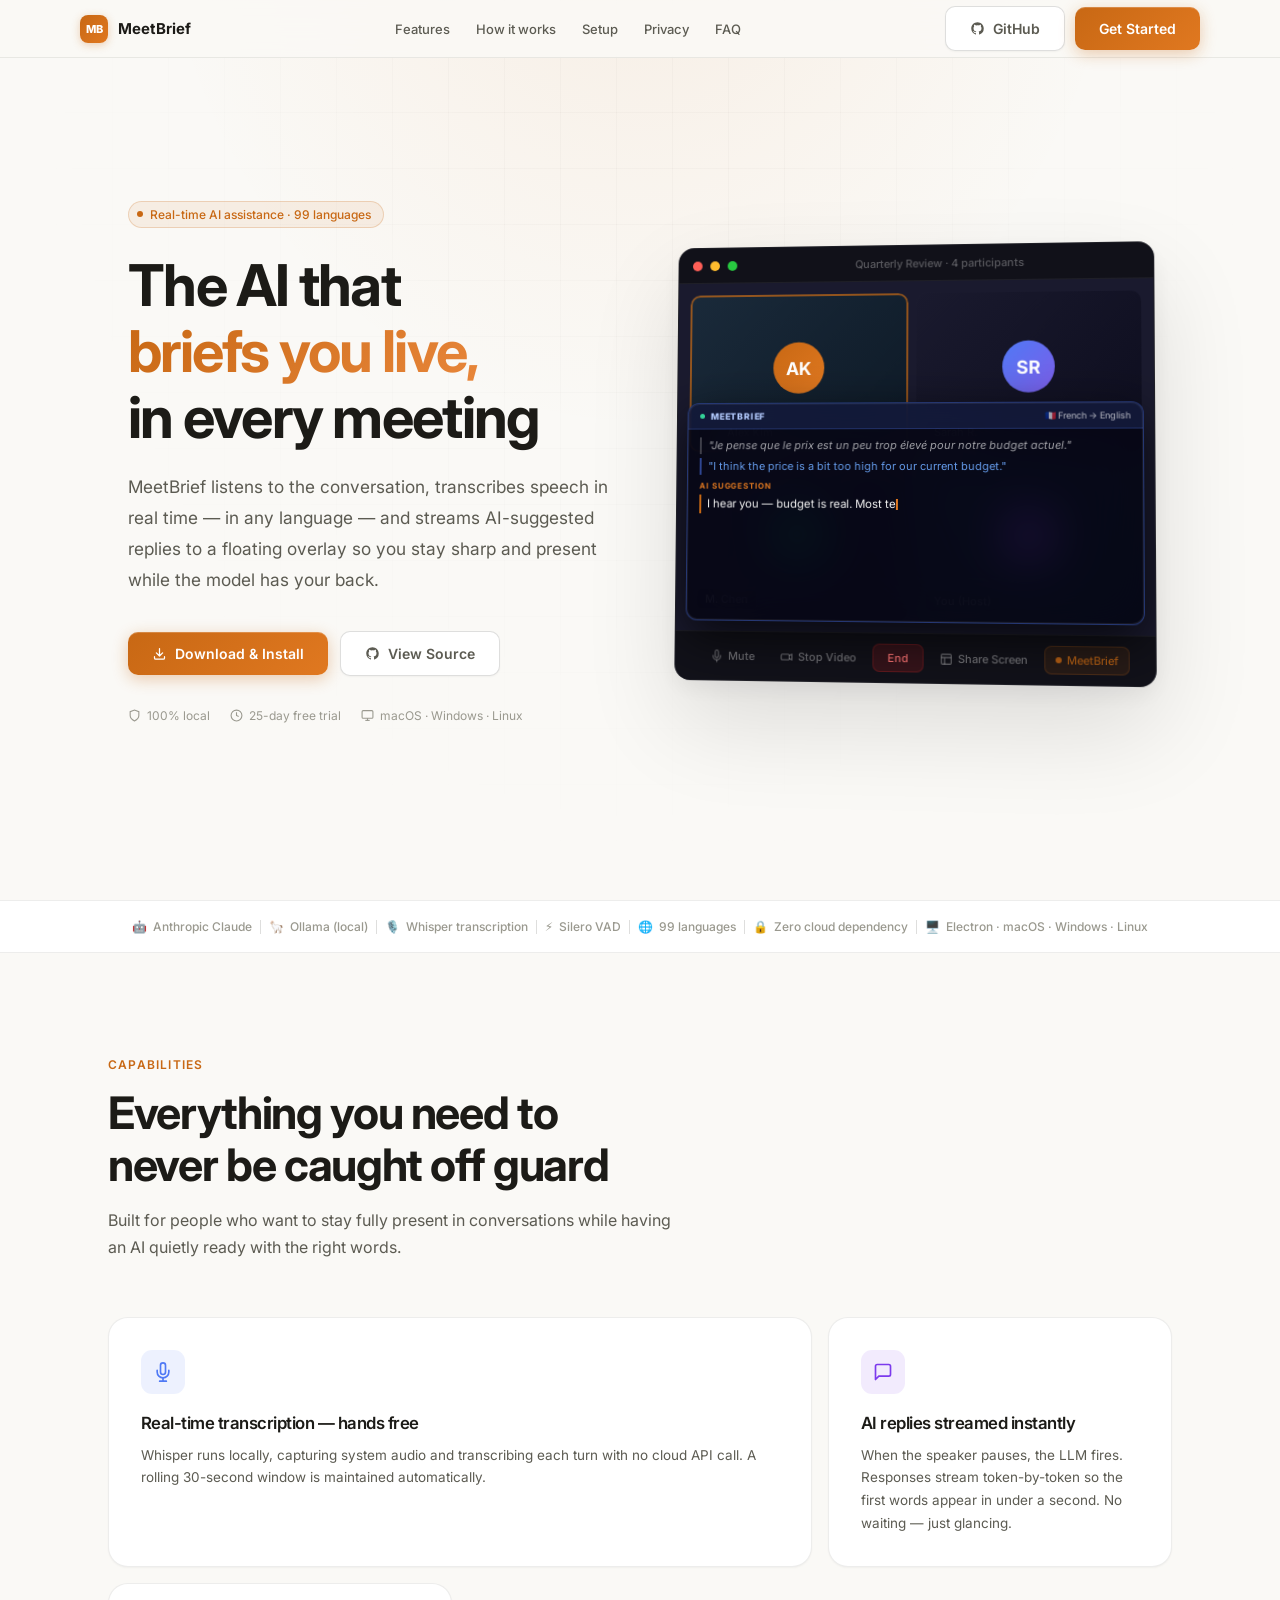
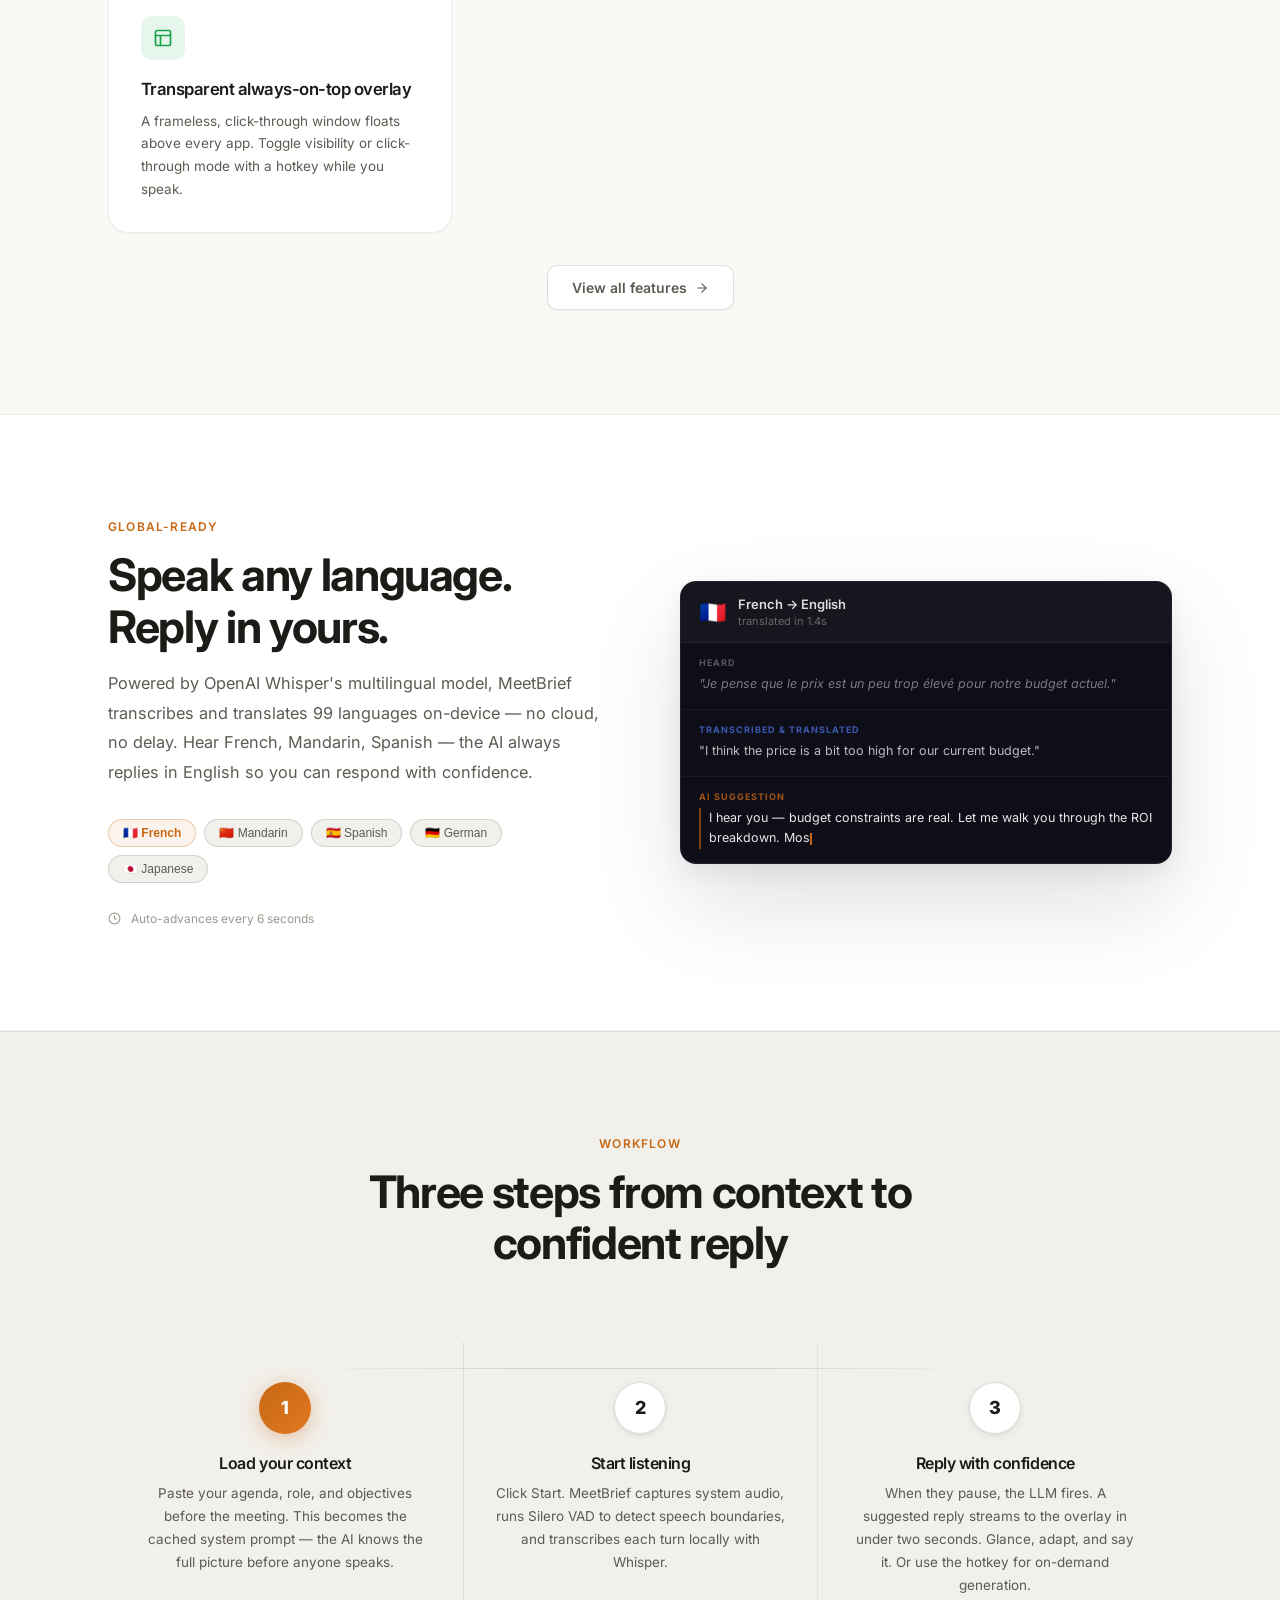
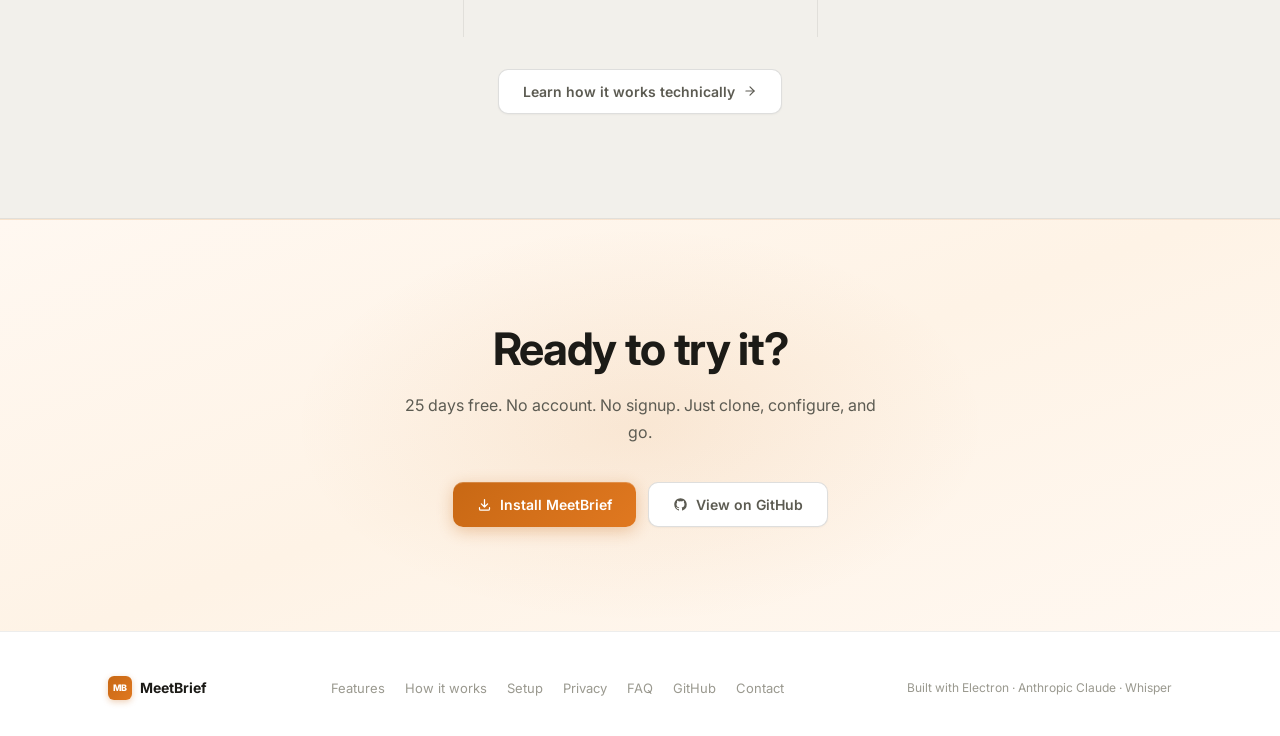
==== commit f8dd6007: "Glass opacity, smart scroll, slower typing (index.html)" ====
--- a/index.html
+++ b/index.html
@@ -372,9 +372,8 @@
 ];
 
 let zIdx = 0, zTypeTimer = null;
-const MAX_LOG = 4;
-
-function zTypewrite(el, text, speed, onTick) {
+
+function zTypewrite(el, text, onTick) {
   clearTimeout(zTypeTimer);
   let i = 0;
   const cursor = '<span class="mb-cursor"></span>';
@@ -382,10 +381,28 @@
     el.innerHTML = text.slice(0, i) + cursor;
     i++;
     if (onTick) onTick();
-    if (i <= text.length) zTypeTimer = setTimeout(tick, speed);
+    if (i <= text.length) zTypeTimer = setTimeout(tick, 48); // 48ms per char — readable pace
     else el.innerHTML = text + cursor;
   }
   tick();
+}
+
+// Track whether user has manually scrolled up so we don't fight them
+let mbUserScrolled = false;
+document.addEventListener('DOMContentLoaded', () => {
+  const body = document.getElementById('mbBody');
+  if (body) {
+    body.addEventListener('scroll', () => {
+      const distFromBottom = body.scrollHeight - body.scrollTop - body.clientHeight;
+      mbUserScrolled = distFromBottom > 40;
+    });
+  }
+});
+
+function mbAutoScroll() {
+  if (mbUserScrolled) return;
+  const body = document.getElementById('mbBody');
+  if (body) body.scrollTop = body.scrollHeight;
 }
 
 function showZConvo(idx) {
@@ -395,11 +412,11 @@
   const tile = document.getElementById(d.tile);
   if (tile) tile.classList.add('speaking');
 
-  // Update header lang badge
+  // Update header
   const langEl = document.getElementById('zpLang');
   langEl.textContent = d.flag + ' ' + d.lang + ' · translating…';
 
-  // Append new log entry (heard line first)
+  // Append entry
   const body = document.getElementById('mbBody');
   const entry = document.createElement('div');
   entry.className = 'mb-entry';
@@ -410,27 +427,26 @@
     '<div class="mb-suggest"><span class="mb-cursor"></span></div>';
   body.appendChild(entry);
 
-  // Trim old entries (keep last 3 so overlay isn't too long)
+  // Keep last 3 entries
   while (body.children.length > 3) body.removeChild(body.firstChild);
-
-  // Scroll to bottom
-  body.scrollTop = body.scrollHeight;
-
-  // After short delay: show translation, then typewrite AI suggestion
+  mbAutoScroll();
+
+  // 600ms: show English translation
   setTimeout(() => {
     langEl.textContent = d.flag + ' ' + d.lang + ' → English';
     entry.querySelector('.mb-trans').textContent = d.trans;
-    body.scrollTop = body.scrollHeight;
-  }, 500);
-
+    mbAutoScroll();
+  }, 600);
+
+  // 1100ms: typewrite AI suggestion
   setTimeout(() => {
     const suggestEl = entry.querySelector('.mb-suggest');
-    zTypewrite(suggestEl, d.suggest, 26, () => { body.scrollTop = body.scrollHeight; });
-  }, 800);
+    zTypewrite(suggestEl, d.suggest, mbAutoScroll);
+  }, 1100);
 }
 
 showZConvo(0);
-setInterval(() => { zIdx = (zIdx + 1) % zConvo.length; showZConvo(zIdx); }, 5200);
+setInterval(() => { zIdx = (zIdx + 1) % zConvo.length; showZConvo(zIdx); }, 6500);
 
 // ── Hamburger nav ────────────────────────────────────
 const hamburger = document.getElementById('navHamburger');
--- a/style.css
+++ b/style.css
@@ -361,7 +361,7 @@
 
 /* ── Hero zoom-sim ── */
 .zoom-sim-hero { min-height: 0; }
-.zoom-sim-hero .zoom-tile { min-height: 130px; }
+.zoom-sim-hero .zoom-tile { min-height: 160px; }
 .zoom-sim-hero .zoom-speaking-ring { display: none; }
 .zoom-sim-hero .zoom-tile.speaking .zoom-speaking-ring { display: block; }
 .zoom-sim-hero .zoom-wave { display: none; }
@@ -375,7 +375,7 @@
   position: absolute;
   bottom: 10px; left: 10px; right: 10px;
   z-index: 20;
-  height: 148px;
+  height: 220px;
   background: rgba(6, 6, 20, 0.88);
   backdrop-filter: blur(24px) saturate(160%);
   -webkit-backdrop-filter: blur(24px) saturate(160%);
@@ -404,17 +404,24 @@
 }
 .mb-hd-lang { font-size: 9px; color: rgba(255,255,255,0.6); font-weight: 500; }
 .mb-glass-body {
-  overflow-y: auto; flex: 1;
+  overflow-y: scroll; flex: 1;
   padding: 8px 12px 10px;
-  display: flex; flex-direction: column; gap: 8px;
+  display: flex; flex-direction: column; gap: 10px;
   scroll-behavior: smooth;
-}
-.mb-glass-body::-webkit-scrollbar { width: 3px; }
-.mb-glass-body::-webkit-scrollbar-thumb { background: rgba(79,121,245,0.4); border-radius: 2px; }
-.mb-entry { display: flex; flex-direction: column; gap: 3px; }
+  overscroll-behavior: contain;
+}
+.mb-glass-body::-webkit-scrollbar { width: 4px; }
+.mb-glass-body::-webkit-scrollbar-thumb { background: rgba(79,121,245,0.45); border-radius: 2px; }
+.mb-entry { display: flex; flex-direction: column; gap: 4px; padding-bottom: 4px; border-bottom: 1px solid rgba(255,255,255,0.05); }
+.mb-entry:last-child { border-bottom: none; }
 .mb-heard {
-  font-size: 10.5px; color: rgba(255,255,255,0.62); font-style: italic;
-  border-left: 2px solid rgba(255,255,255,0.2); padding-left: 6px; line-height: 1.5;
+  font-size: 11px; color: rgba(255,255,255,0.62); font-style: italic;
+  border-left: 2px solid rgba(255,255,255,0.22); padding-left: 7px; line-height: 1.55;
+}
+.mb-trans {
+  font-size: 11px; color: rgba(110,170,255,0.9);
+  border-left: 2px solid rgba(79,121,245,0.55); padding-left: 7px; line-height: 1.55;
+  font-style: normal;
 }
 .mb-suggest-label {
   font-size: 8px; font-weight: 700; letter-spacing: 0.9px; text-transform: uppercase;
@@ -684,7 +691,7 @@
   .zoom-sim { grid-template-columns: 1fr 1fr; gap: 6px; padding: 6px 6px 0; }
   .zoom-sim-hero .zoom-tile { min-height: 90px; }
   .zoom-avatar { width: 36px; height: 36px; font-size: 12px; }
-  .mb-glass { height: 136px; bottom: 8px; left: 8px; right: 8px; }
+  .mb-glass { height: 200px; bottom: 8px; left: 8px; right: 8px; }
   .mb-suggest { font-size: 10.5px; }
   .zoom-toolbar { padding: 8px; gap: 4px; }
   .zoom-tb-btn { font-size: 10px; padding: 5px 7px; }
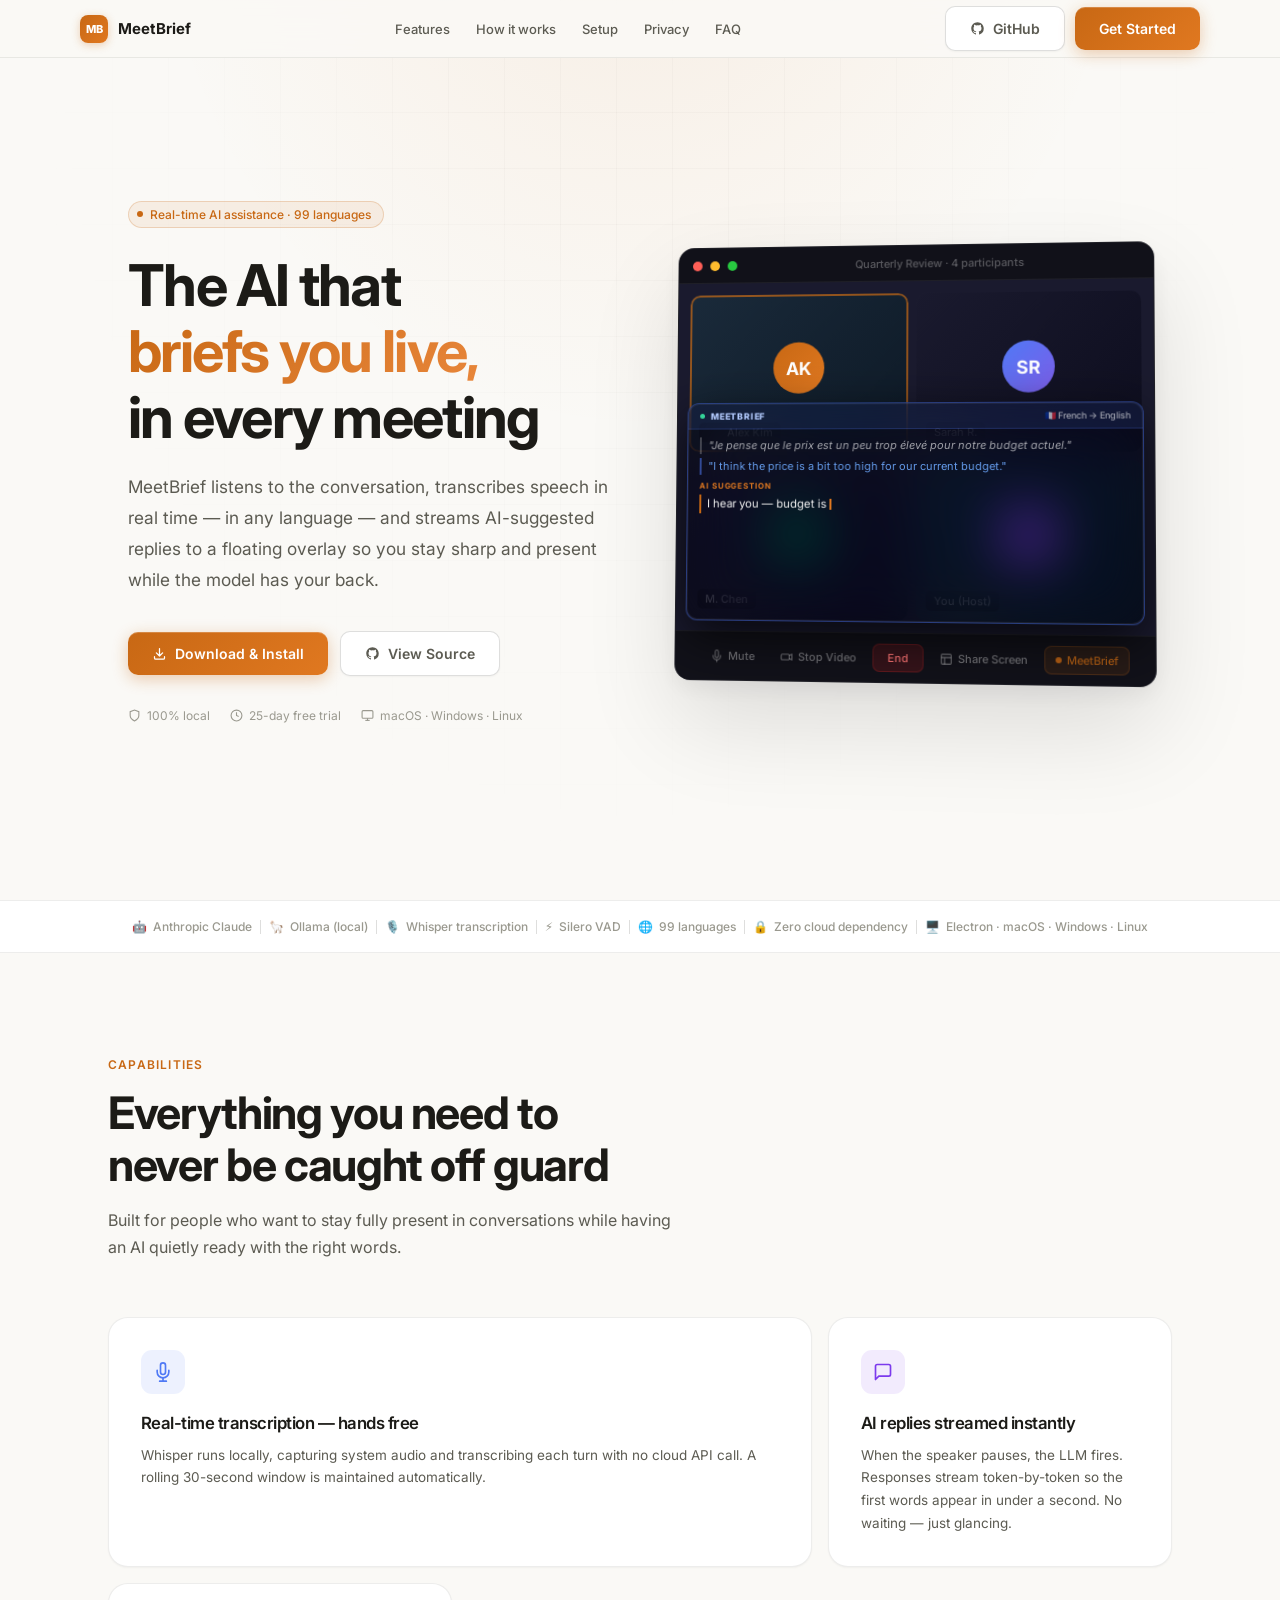
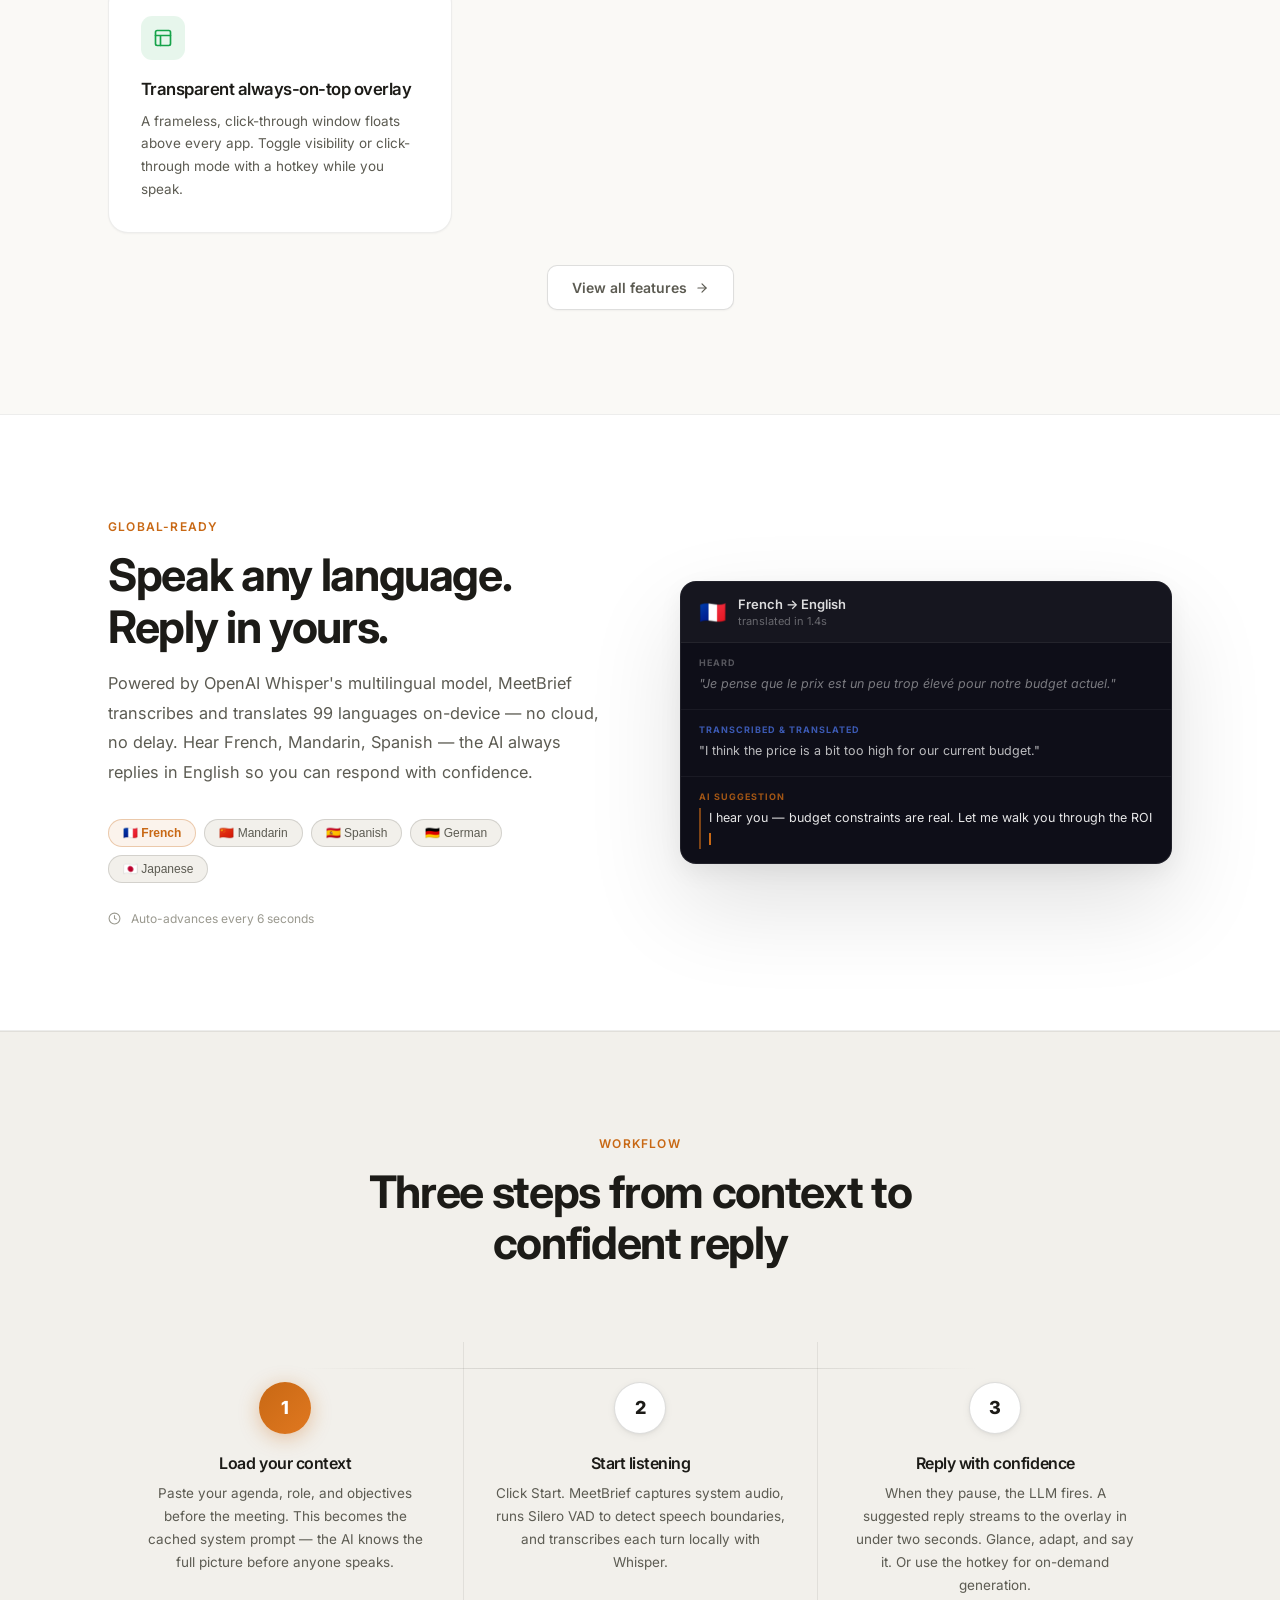
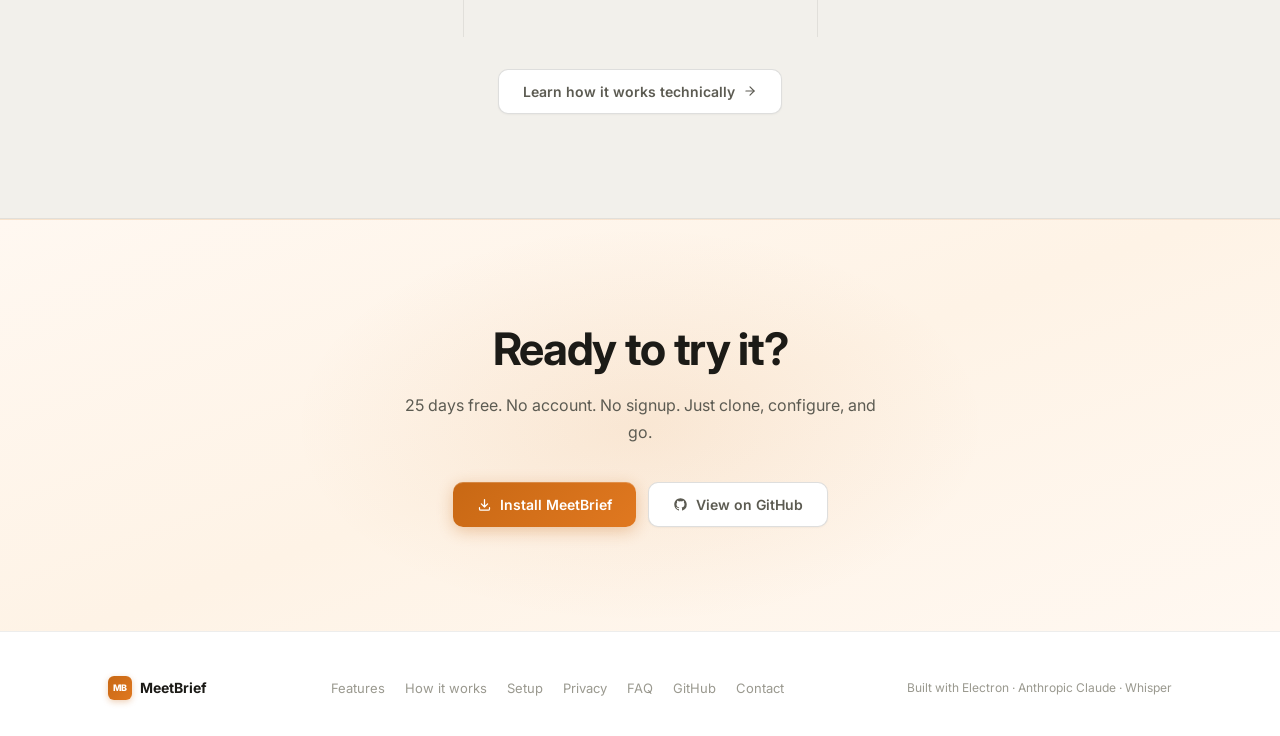
==== commit f12c4974: "Fix translation visibility + scroll listener (index.html)" ====
--- a/index.html
+++ b/index.html
@@ -388,16 +388,15 @@
 }
 
 // Track whether user has manually scrolled up so we don't fight them
+// Script is at bottom of body — DOM is already ready, no DOMContentLoaded needed
 let mbUserScrolled = false;
-document.addEventListener('DOMContentLoaded', () => {
-  const body = document.getElementById('mbBody');
-  if (body) {
-    body.addEventListener('scroll', () => {
-      const distFromBottom = body.scrollHeight - body.scrollTop - body.clientHeight;
-      mbUserScrolled = distFromBottom > 40;
-    });
-  }
-});
+const mbBody = document.getElementById('mbBody');
+if (mbBody) {
+  mbBody.addEventListener('scroll', () => {
+    const dist = mbBody.scrollHeight - mbBody.scrollTop - mbBody.clientHeight;
+    mbUserScrolled = dist > 40;
+  }, { passive: true });
+}
 
 function mbAutoScroll() {
   if (mbUserScrolled) return;
@@ -434,7 +433,8 @@
   // 600ms: show English translation
   setTimeout(() => {
     langEl.textContent = d.flag + ' ' + d.lang + ' → English';
-    entry.querySelector('.mb-trans').textContent = d.trans;
+    const transEl = entry.querySelector('.mb-trans');
+    if (transEl) transEl.textContent = d.trans;
     mbAutoScroll();
   }, 600);
 
--- a/style.css
+++ b/style.css
@@ -376,10 +376,10 @@
   bottom: 10px; left: 10px; right: 10px;
   z-index: 20;
   height: 220px;
-  background: rgba(6, 6, 20, 0.88);
-  backdrop-filter: blur(24px) saturate(160%);
-  -webkit-backdrop-filter: blur(24px) saturate(160%);
-  border: 1px solid rgba(79, 121, 245, 0.42);
+  background: rgba(4, 4, 16, 0.54);
+  backdrop-filter: blur(28px) saturate(180%);
+  -webkit-backdrop-filter: blur(28px) saturate(180%);
+  border: 1px solid rgba(79, 121, 245, 0.45);
   border-radius: 12px;
   display: flex;
   flex-direction: column;
@@ -390,8 +390,8 @@
 .mb-glass-hd {
   display: flex; align-items: center; justify-content: space-between; gap: 8px;
   padding: 7px 12px;
-  background: rgba(79,121,245,0.15);
-  border-bottom: 1px solid rgba(79,121,245,0.25);
+  background: rgba(79,121,245,0.12);
+  border-bottom: 1px solid rgba(79,121,245,0.22);
   flex-shrink: 0;
 }
 .mb-hd-left {
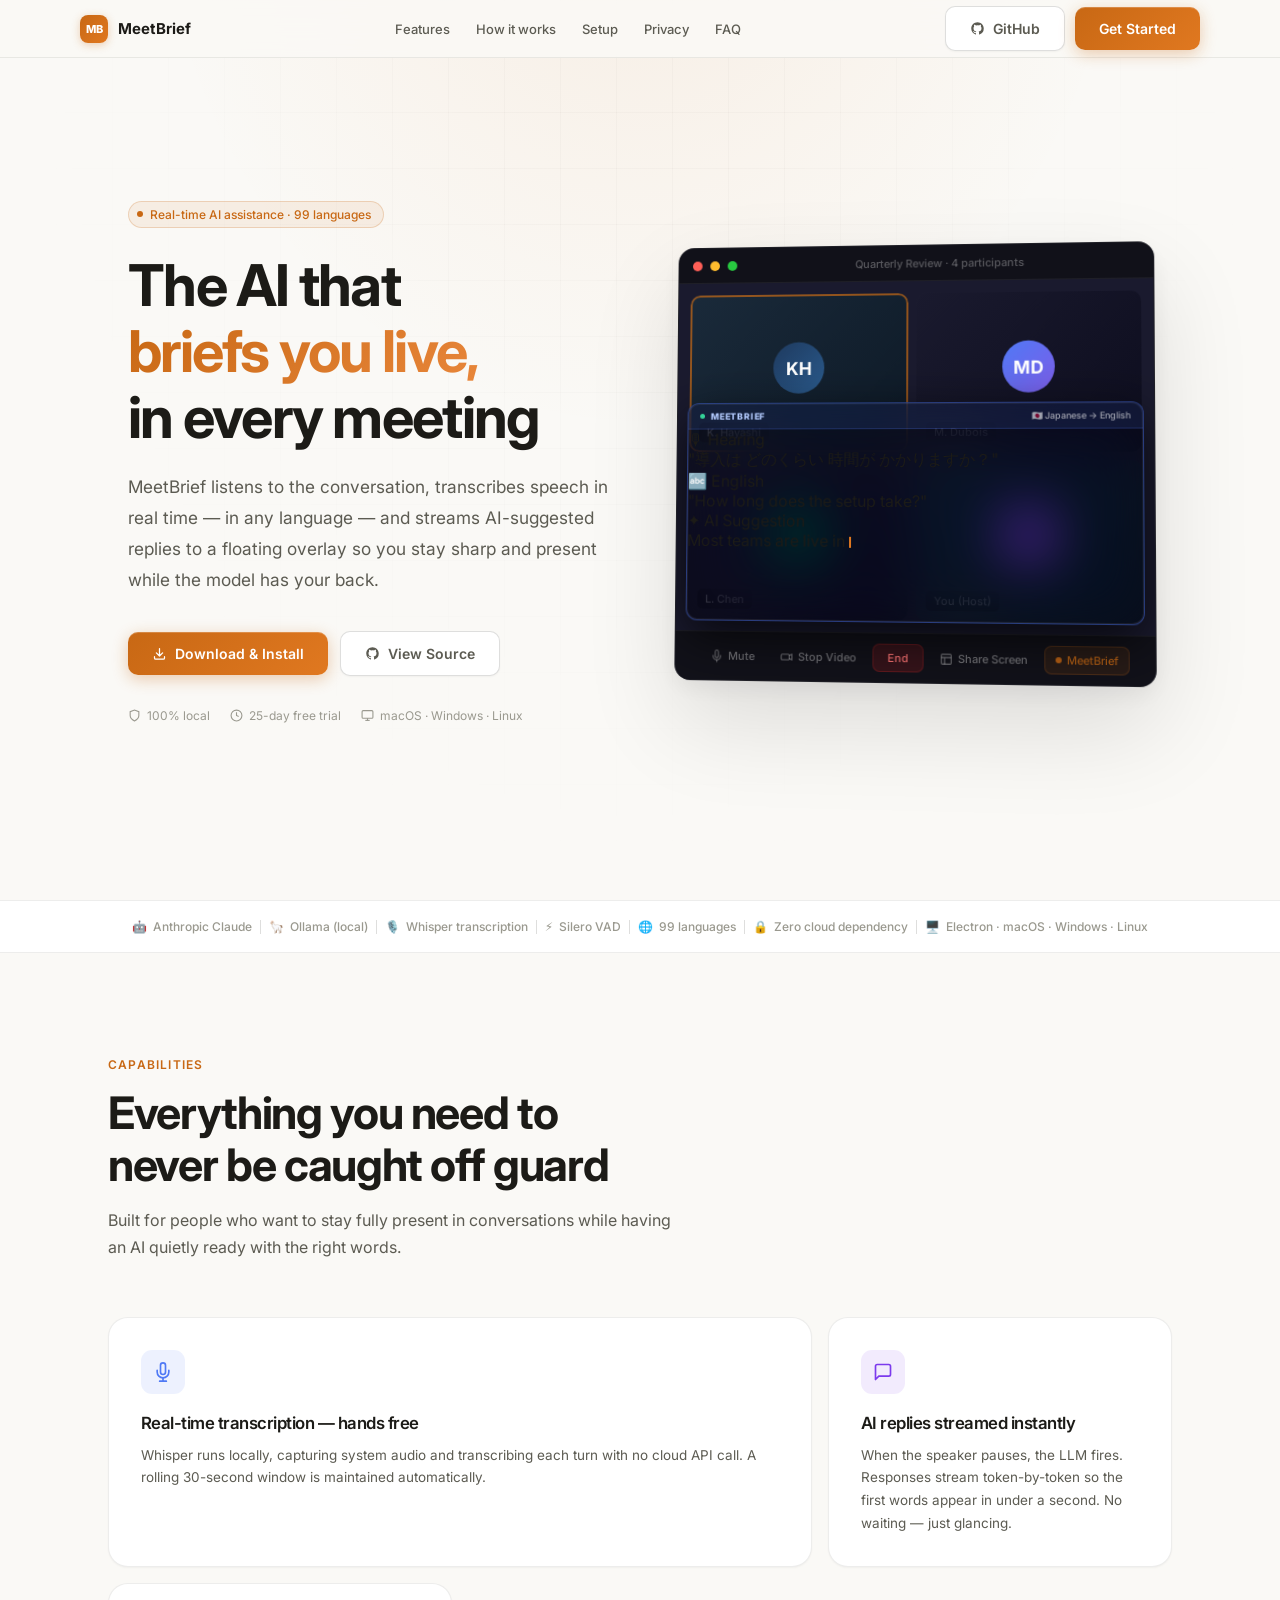
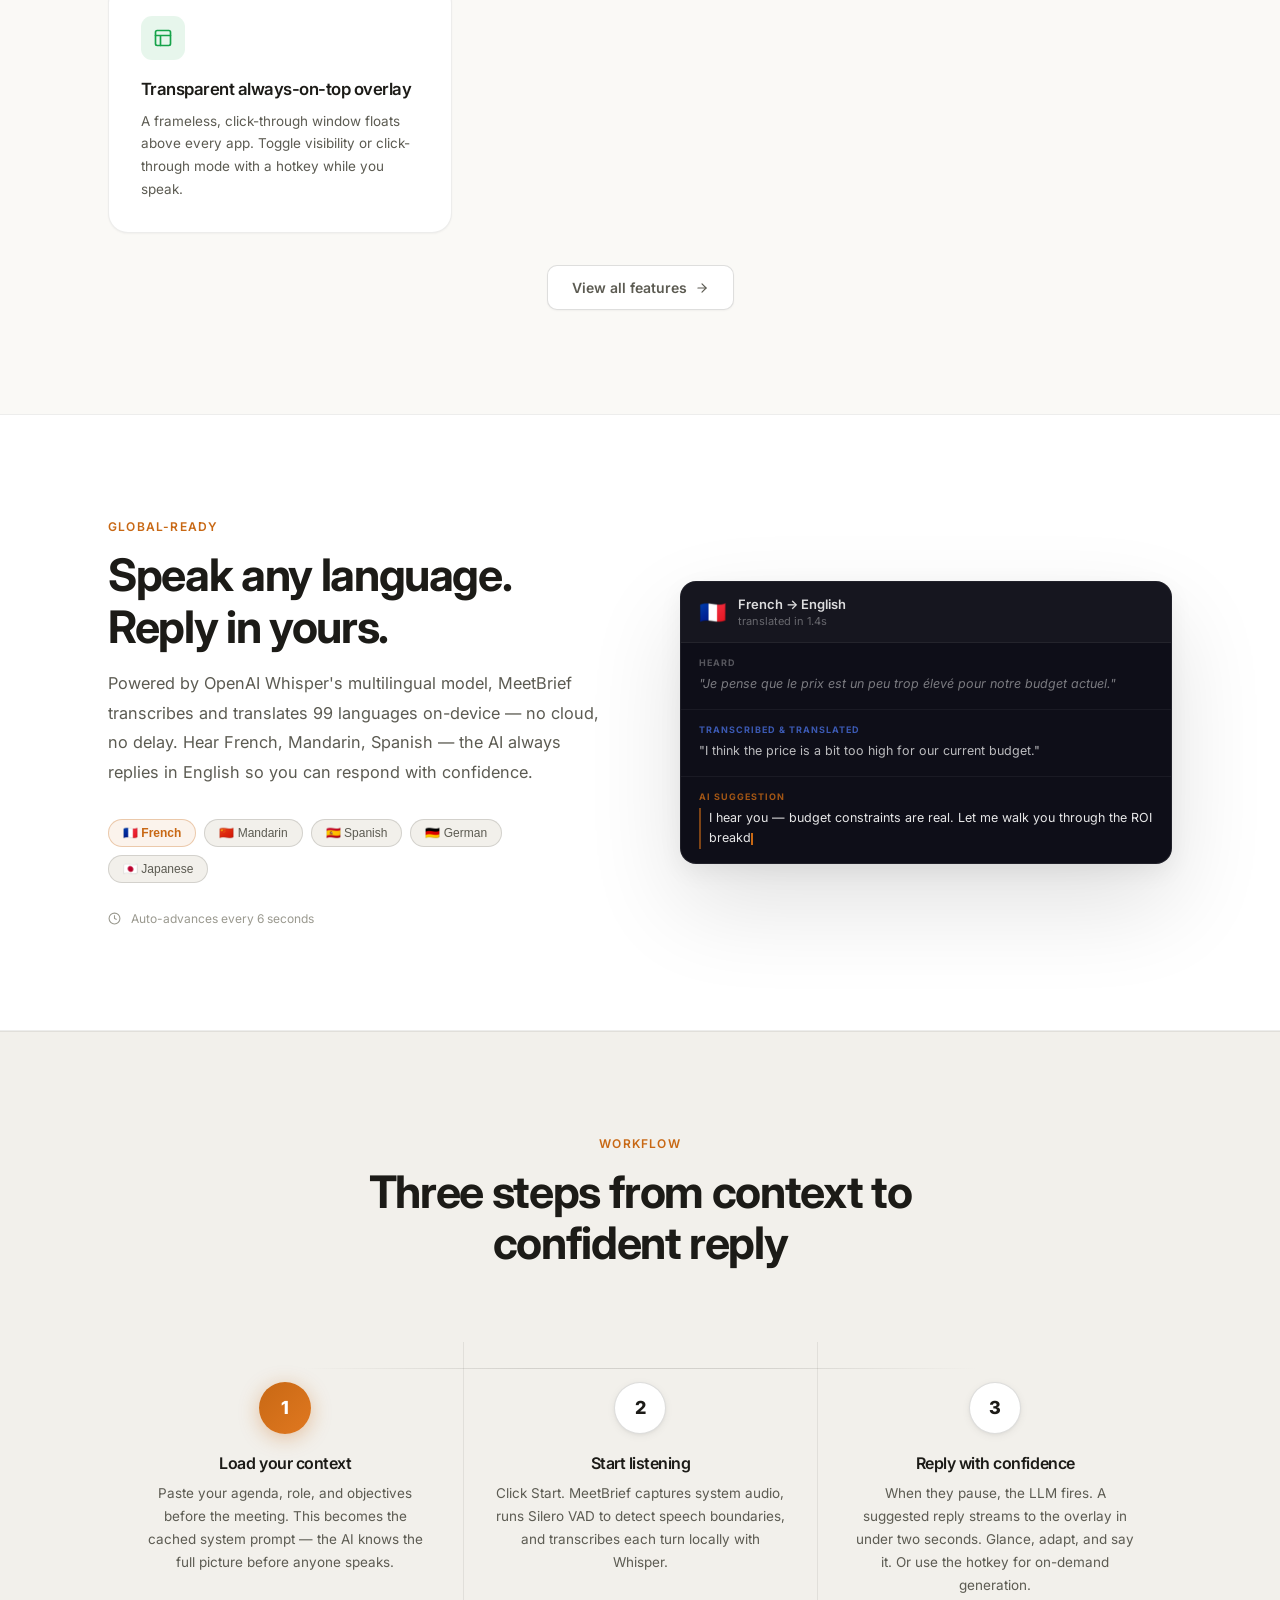
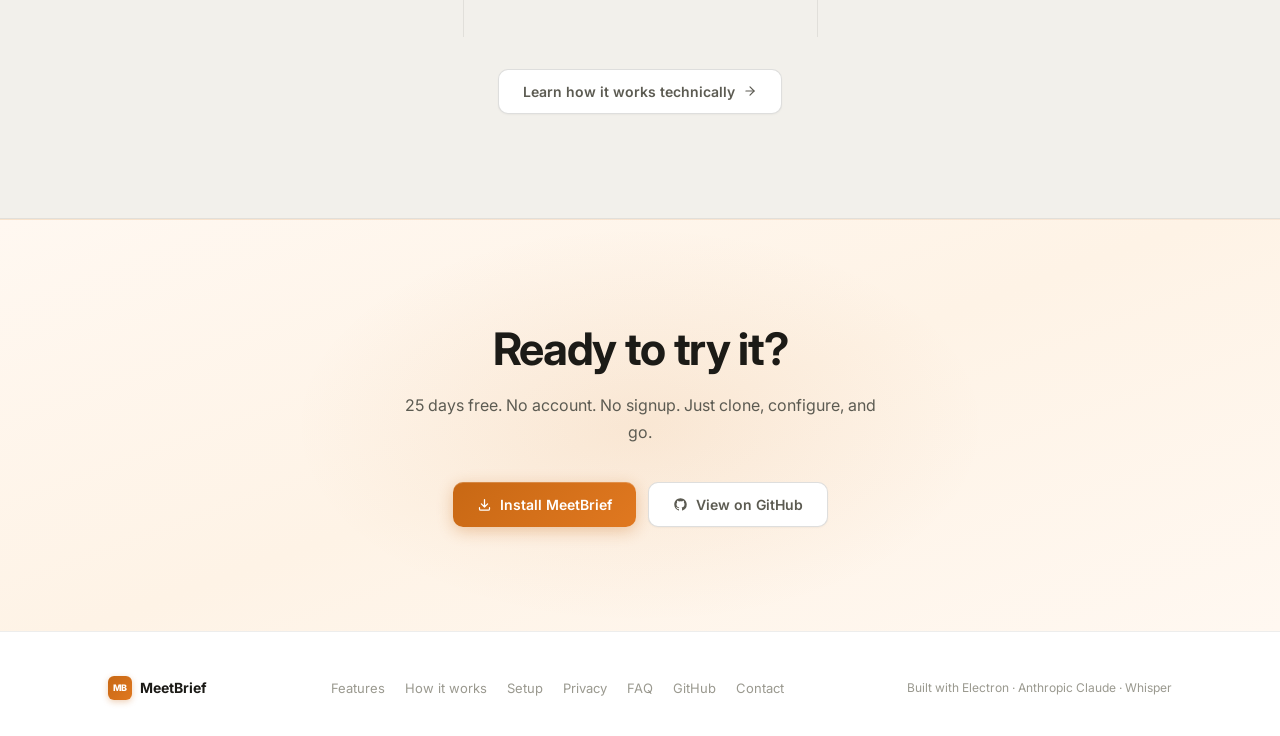
==== commit 49f1c2f0: "feat: word-by-word multilingual transcription mockup" ====
--- a/index.html
+++ b/index.html
@@ -106,19 +106,22 @@
           <div class="zc-wrap">
             <div class="zoom-sim zoom-sim-hero">
               <div class="zoom-tile zoom-tile-bg-1 speaking" id="zt0">
-                <div class="zoom-avatar">AK</div>
+                <div class="zoom-avatar" style="background:linear-gradient(135deg,#1e3a5f,#2a5a8c)">KH</div>
                 <div class="zoom-speaking-ring"></div>
-                <div class="zoom-name"><span class="zoom-wave"><span></span><span></span><span></span><span></span></span> Alex Kim</div>
+                <div class="zt-bars"><span></span><span></span><span></span><span></span><span></span></div>
+                <div class="zoom-name">K. Hayashi</div>
               </div>
               <div class="zoom-tile zoom-tile-bg-2" id="zt1">
-                <div class="zoom-avatar" style="background:linear-gradient(135deg,#4F79F5,#7C5DE8)">SR</div>
+                <div class="zoom-avatar" style="background:linear-gradient(135deg,#4F79F5,#7C5DE8)">MD</div>
                 <div class="zoom-speaking-ring"></div>
-                <div class="zoom-name"><span class="zoom-wave"><span></span><span></span><span></span><span></span></span> Sarah R.</div>
+                <div class="zt-bars"><span></span><span></span><span></span><span></span><span></span></div>
+                <div class="zoom-name">M. Dubois</div>
               </div>
               <div class="zoom-tile zoom-tile-bg-2" id="zt2">
-                <div class="zoom-avatar" style="background:linear-gradient(135deg,#065F46,#047857)">MC</div>
+                <div class="zoom-avatar" style="background:linear-gradient(135deg,#065F46,#047857)">LC</div>
                 <div class="zoom-speaking-ring"></div>
-                <div class="zoom-name"><span class="zoom-wave"><span></span><span></span><span></span><span></span></span> M. Chen</div>
+                <div class="zt-bars"><span></span><span></span><span></span><span></span><span></span></div>
+                <div class="zoom-name">L. Chen</div>
               </div>
               <div class="zoom-tile zoom-tile-bg-1" id="zt3">
                 <div class="zoom-avatar" style="background:linear-gradient(135deg,#7C3AED,#9F5DE8)">You</div>
@@ -129,9 +132,22 @@
             <div class="mb-glass" id="mbGlass">
               <div class="mb-glass-hd">
                 <div class="mb-hd-left"><div class="mb-live-dot"></div>MEETBRIEF</div>
-                <span class="mb-hd-lang" id="zpLang">🇫🇷 French → English</span>
-              </div>
-              <div class="mb-glass-body" id="mbBody"></div>
+                <span class="mb-hd-lang" id="zpLang">🇯🇵 Japanese · hearing…</span>
+              </div>
+              <div class="mb-sect">
+                <div class="mb-sect-lbl">🎙 Hearing</div>
+                <div class="mb-heard-live" id="mbHeard"><span class="mb-cursor"></span></div>
+              </div>
+              <div class="mb-divider"></div>
+              <div class="mb-sect" id="mbTransSect" style="display:none">
+                <div class="mb-sect-lbl">🔤 English</div>
+                <div class="mb-trans-live" id="mbTransLive"></div>
+              </div>
+              <div class="mb-divider" id="mbDiv2" style="display:none"></div>
+              <div class="mb-sect" id="mbAiSect" style="display:none">
+                <div class="mb-sect-lbl">✦ AI Suggestion</div>
+                <div class="mb-ai-live" id="mbAiLive"></div>
+              </div>
             </div>
           </div>
           <div class="zoom-toolbar">
@@ -347,106 +363,101 @@
 );
 document.querySelectorAll('.fade-up').forEach(el => observer.observe(el));
 
-// ── Hero: Zoom call simulation ──────────────────────
+// ── Hero: Zoom call simulation — word-by-word transcription ──
 const zConvo = [
-  { tile: 'zt0', flag: '🇫🇷', lang: 'French',
-    heard: '"Je pense que le prix est un peu trop élevé pour notre budget actuel."',
-    trans:  '"I think the price is a bit too high for our current budget."',
-    suggest: "I hear you — budget is real. Most teams see payback within Q1. Want me to walk you through the ROI model?" },
-  { tile: 'zt1', flag: '🇨🇳', lang: 'Mandarin',
-    heard: '"我们需要更多时间来评估这个提案。"',
+  { tile: 'zt0', flag: '🇯🇵', lang: 'Japanese',
+    heard: '"導入は どのくらい 時間が かかりますか？"',
+    trans:  '"How long does the setup take?"',
+    suggest: "Most teams are live in under 15 minutes — install, add your API key, start a session. No IT ticket needed." },
+  { tile: 'zt1', flag: '🇫🇷', lang: 'French',
+    heard: '"Le prix est un peu trop élevé pour notre budget."',
+    trans:  '"The price is a bit too high for our budget."',
+    suggest: "Totally fair — most teams see full ROI within the first quarter. Want me to walk you through the numbers?" },
+  { tile: 'zt2', flag: '🇨🇳', lang: 'Mandarin',
+    heard: '"我们需要 更多时间 来评估 这个提案。"',
     trans:  '"We need more time to evaluate this proposal."',
-    suggest: "Absolutely fair ask. Can we schedule a 30-min deep-dive next week so you have everything you need to decide?" },
-  { tile: 'zt2', flag: '🇩🇪', lang: 'German',
-    heard: '"Wie sieht es mit der Datensicherheit aus? Wir sind in der EU."',
-    trans:  '"What about data security? We are in the EU."',
+    suggest: "Absolutely — can we schedule a 30-min deep-dive next week so you have everything you need to decide?" },
+  { tile: 'zt1', flag: '🇩🇪', lang: 'German',
+    heard: '"Wie sieht es mit der Datensicherheit aus?"',
+    trans:  '"What about data security?"',
     suggest: "Everything runs locally — no audio ever leaves your device. Fully GDPR-compliant by design." },
   { tile: 'zt0', flag: '🇪🇸', lang: 'Spanish',
     heard: '"¿Tienen soporte en español o solo en inglés?"',
-    trans:  '"Do you have support in Spanish or only in English?"',
-    suggest: "Our support is bilingual — Spanish available during business hours. Enterprise plans include a dedicated CSM." },
-  { tile: 'zt1', flag: '🇯🇵', lang: 'Japanese',
-    heard: '"導入にはどのくらいの時間がかかりますか？"',
-    trans:  '"How long does implementation take?"',
-    suggest: "Most teams are live in under 15 minutes — install, add your API key, start a session. No IT ticket needed." },
+    trans:  '"Do you have Spanish support?"',
+    suggest: "Yes — our team is bilingual. Spanish support available during business hours for all plans." },
 ];
 
-let zIdx = 0, zTypeTimer = null;
-
-function zTypewrite(el, text, onTick) {
+let zIdx = 0, zWordTimer = null, zTypeTimer = null;
+
+function zTypewrite(el, text, msPerChar) {
   clearTimeout(zTypeTimer);
   let i = 0;
   const cursor = '<span class="mb-cursor"></span>';
   function tick() {
     el.innerHTML = text.slice(0, i) + cursor;
     i++;
-    if (onTick) onTick();
-    if (i <= text.length) zTypeTimer = setTimeout(tick, 48); // 48ms per char — readable pace
+    if (i <= text.length) zTypeTimer = setTimeout(tick, msPerChar);
     else el.innerHTML = text + cursor;
   }
   tick();
 }
 
-// Track whether user has manually scrolled up so we don't fight them
-// Script is at bottom of body — DOM is already ready, no DOMContentLoaded needed
-let mbUserScrolled = false;
-const mbBody = document.getElementById('mbBody');
-if (mbBody) {
-  mbBody.addEventListener('scroll', () => {
-    const dist = mbBody.scrollHeight - mbBody.scrollTop - mbBody.clientHeight;
-    mbUserScrolled = dist > 40;
-  }, { passive: true });
-}
-
-function mbAutoScroll() {
-  if (mbUserScrolled) return;
-  const body = document.getElementById('mbBody');
-  if (body) body.scrollTop = body.scrollHeight;
-}
-
 function showZConvo(idx) {
+  clearTimeout(zWordTimer); clearTimeout(zTypeTimer);
   const d = zConvo[idx];
-  // Move speaking ring to active tile
+
+  // Move speaking ring + bars to active tile
   document.querySelectorAll('.zoom-sim-hero .zoom-tile').forEach(t => t.classList.remove('speaking'));
   const tile = document.getElementById(d.tile);
   if (tile) tile.classList.add('speaking');
 
-  // Update header
-  const langEl = document.getElementById('zpLang');
-  langEl.textContent = d.flag + ' ' + d.lang + ' · translating…';
-
-  // Append entry
-  const body = document.getElementById('mbBody');
-  const entry = document.createElement('div');
-  entry.className = 'mb-entry';
-  entry.innerHTML =
-    '<div class="mb-heard">' + d.heard + '</div>' +
-    '<div class="mb-trans"></div>' +
-    '<div class="mb-suggest-label">AI SUGGESTION</div>' +
-    '<div class="mb-suggest"><span class="mb-cursor"></span></div>';
-  body.appendChild(entry);
-
-  // Keep last 3 entries
-  while (body.children.length > 3) body.removeChild(body.firstChild);
-  mbAutoScroll();
-
-  // 600ms: show English translation
-  setTimeout(() => {
-    langEl.textContent = d.flag + ' ' + d.lang + ' → English';
-    const transEl = entry.querySelector('.mb-trans');
-    if (transEl) transEl.textContent = d.trans;
-    mbAutoScroll();
-  }, 600);
-
-  // 1100ms: typewrite AI suggestion
-  setTimeout(() => {
-    const suggestEl = entry.querySelector('.mb-suggest');
-    zTypewrite(suggestEl, d.suggest, mbAutoScroll);
-  }, 1100);
+  // Reset overlay header
+  document.getElementById('zpLang').textContent = d.flag + ' ' + d.lang + ' · hearing…';
+
+  // Reset sections
+  const heardEl = document.getElementById('mbHeard');
+  const transLive = document.getElementById('mbTransLive');
+  const aiLive    = document.getElementById('mbAiLive');
+  const transSect = document.getElementById('mbTransSect');
+  const aiSect    = document.getElementById('mbAiSect');
+  const div2      = document.getElementById('mbDiv2');
+  heardEl.innerHTML = '<span class="mb-cursor"></span>';
+  transLive.textContent = '';
+  aiLive.innerHTML = '';
+  transSect.style.display = 'none';
+  div2.style.display = 'none';
+  aiSect.style.display = 'none';
+
+  // Step 1: word-by-word transcription
+  const tokens = d.heard.split(' ');
+  let wi = 0;
+  const cursor = '<span class="mb-cursor"></span>';
+  function nextWord() {
+    wi++;
+    heardEl.innerHTML = tokens.slice(0, wi).join(' ') + cursor;
+    if (wi < tokens.length) {
+      zWordTimer = setTimeout(nextWord, 175);
+    } else {
+      heardEl.innerHTML = d.heard;
+      // Step 2: show translation 450ms after last word
+      setTimeout(() => {
+        document.getElementById('zpLang').textContent = d.flag + ' ' + d.lang + ' → English';
+        transSect.style.display = '';
+        div2.style.display = '';
+        transLive.textContent = d.trans;
+        // Step 3: AI suggestion 550ms later
+        setTimeout(() => {
+          aiSect.style.display = '';
+          zTypewrite(aiLive, d.suggest, 38);
+        }, 550);
+      }, 450);
+    }
+  }
+  zWordTimer = setTimeout(nextWord, 200);
 }
 
 showZConvo(0);
-setInterval(() => { zIdx = (zIdx + 1) % zConvo.length; showZConvo(zIdx); }, 6500);
+setInterval(() => { zIdx = (zIdx + 1) % zConvo.length; showZConvo(zIdx); }, 9500);
 
 // ── Hamburger nav ────────────────────────────────────
 const hamburger = document.getElementById('navHamburger');
--- a/style.css
+++ b/style.css
@@ -419,9 +419,9 @@
   border-left: 2px solid rgba(255,255,255,0.22); padding-left: 7px; line-height: 1.55;
 }
 .mb-trans {
-  font-size: 11px; color: rgba(110,170,255,0.9);
-  border-left: 2px solid rgba(79,121,245,0.55); padding-left: 7px; line-height: 1.55;
-  font-style: normal;
+  font-size: 11px; color: #e0f0ff;
+  border-left: 2px solid rgba(120,160,255,0.6); padding-left: 7px; line-height: 1.55;
+  background: rgba(79,121,245,0.12); border-radius: 0 4px 4px 0;
 }
 .mb-suggest-label {
   font-size: 8px; font-weight: 700; letter-spacing: 0.9px; text-transform: uppercase;
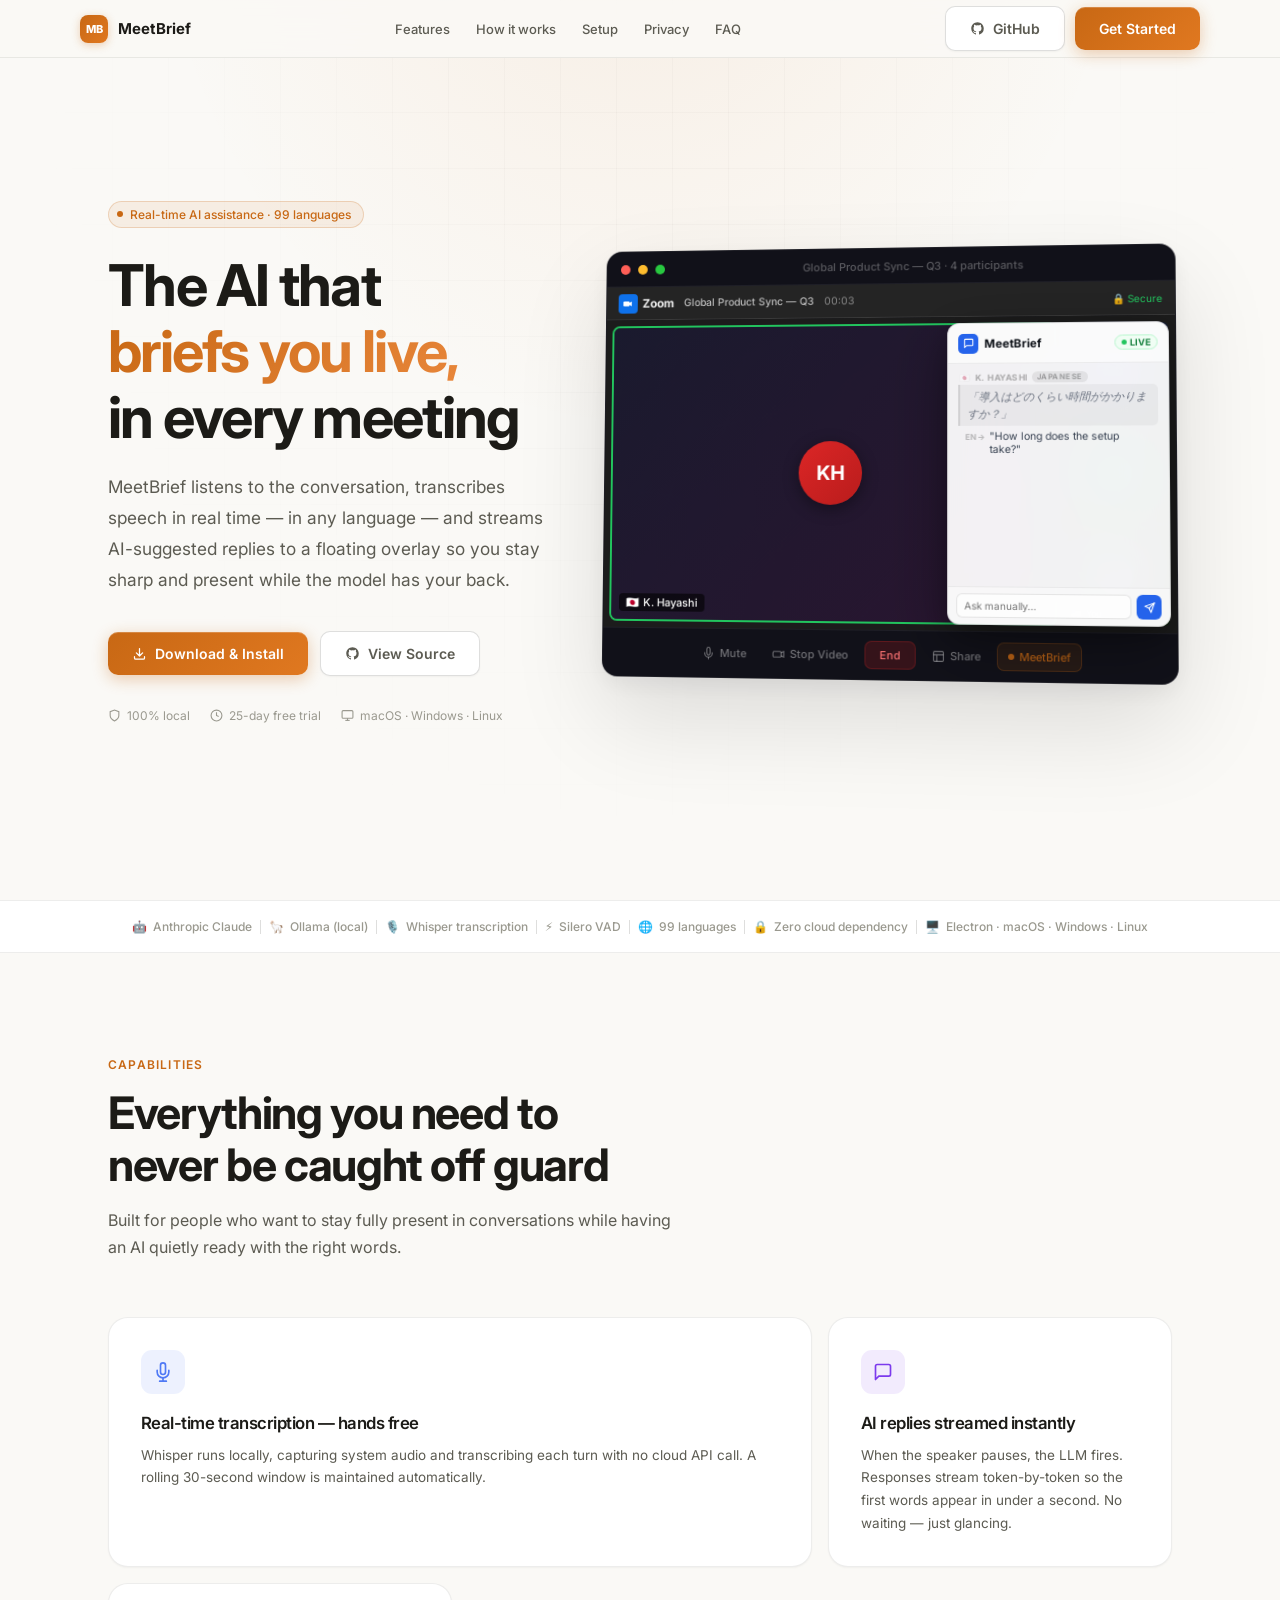
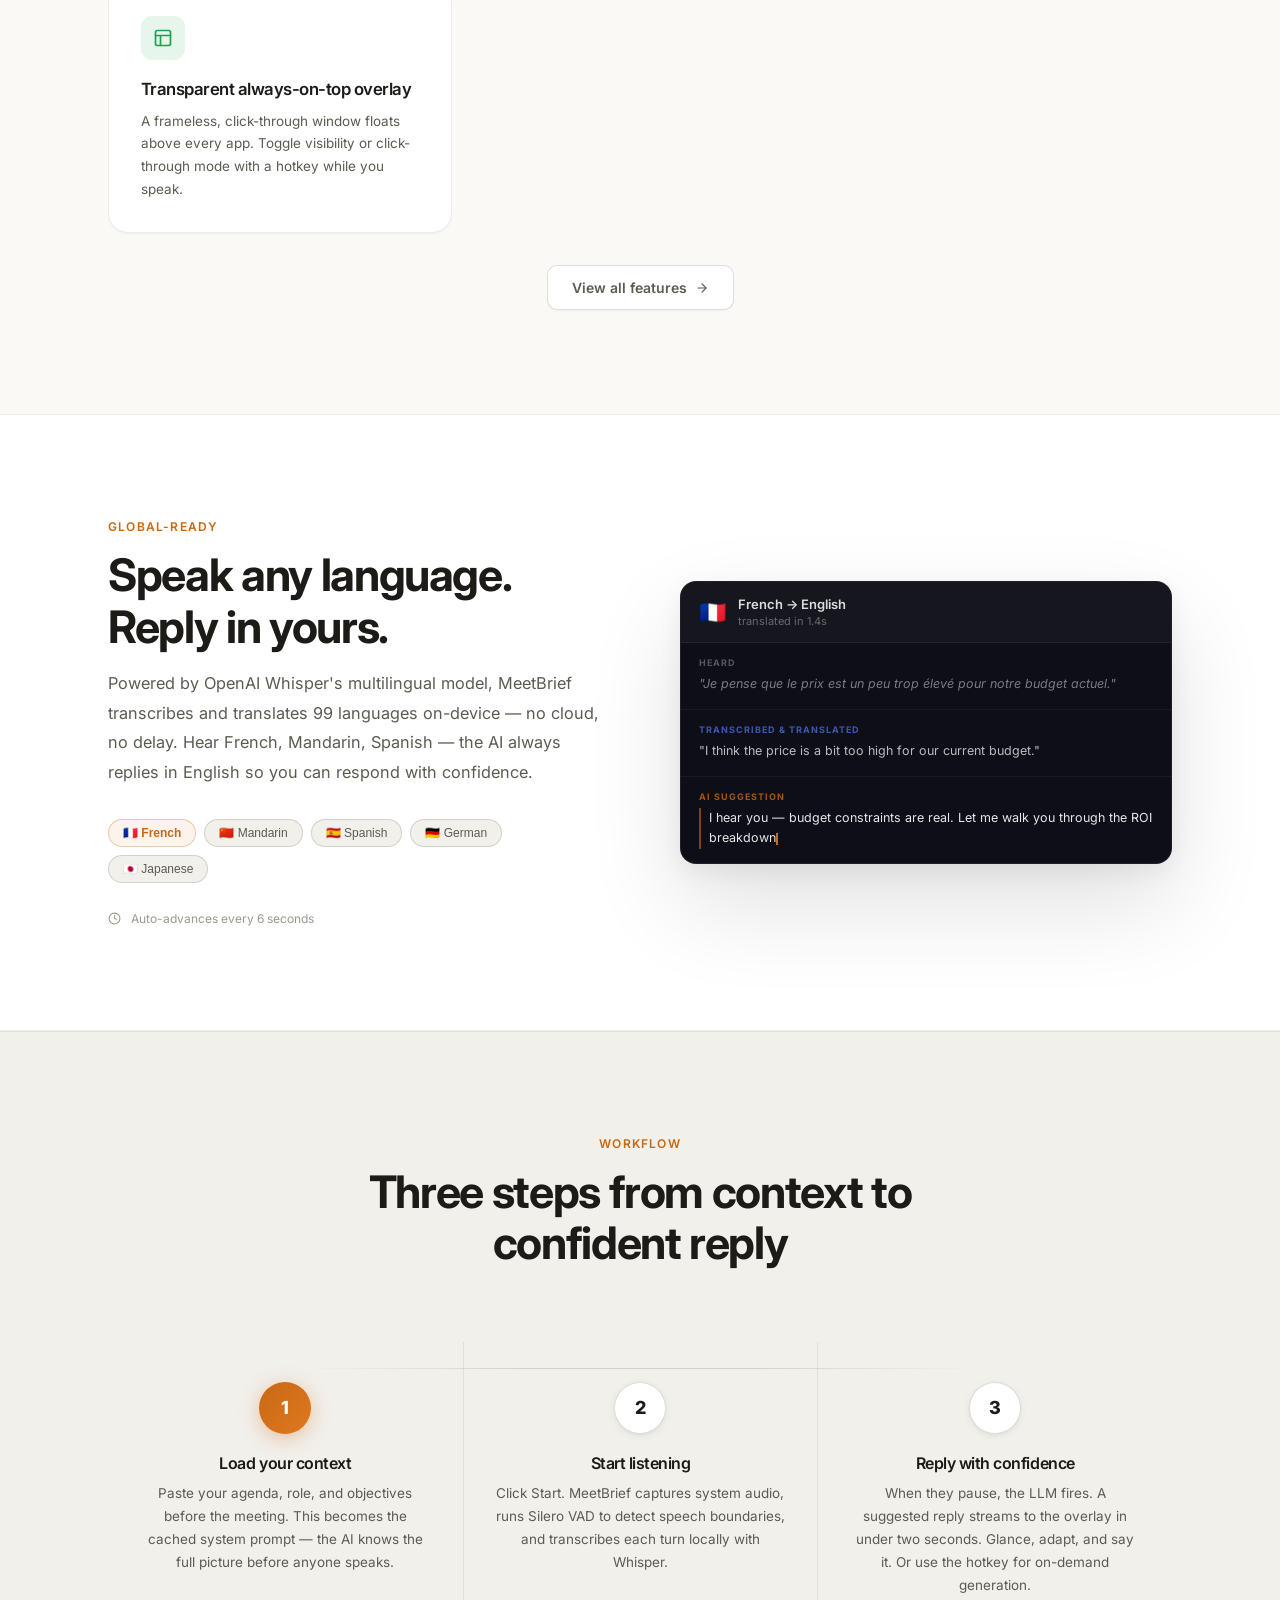
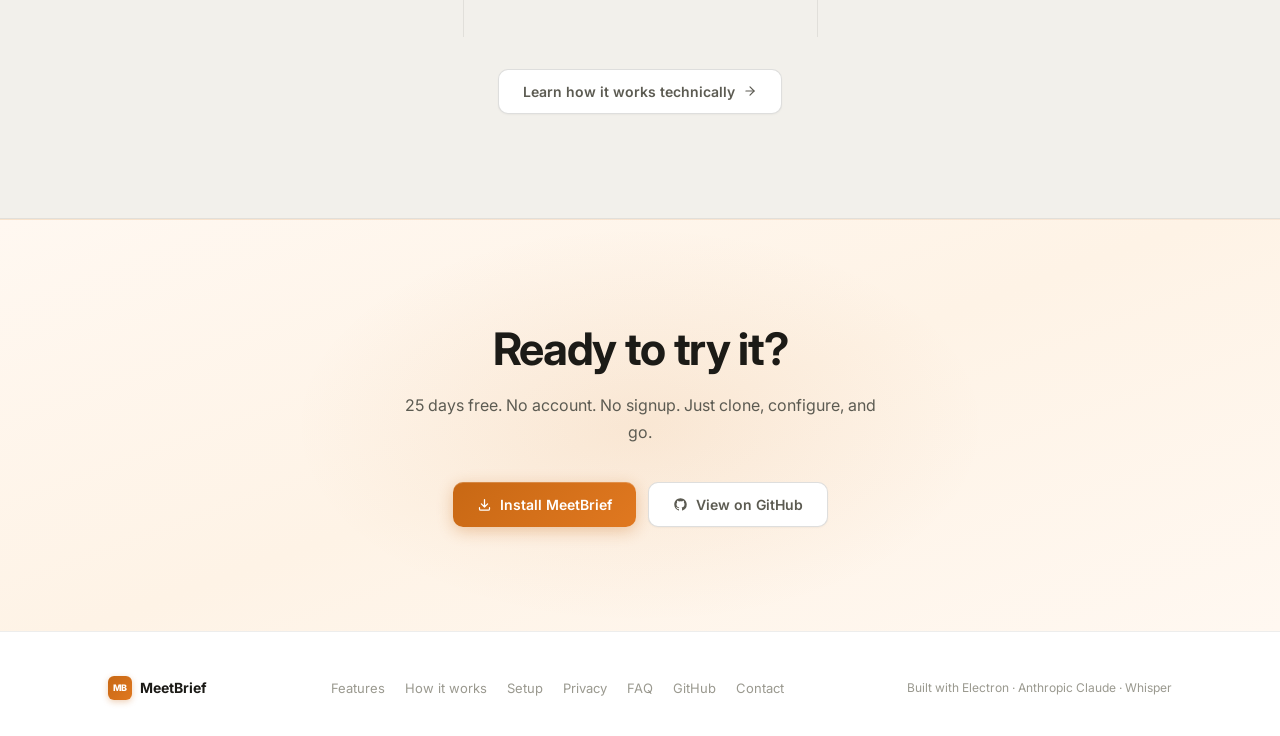
==== commit a618426c: "feat: redesign hero with Zoom layout + white frosted glass copilot" ====
--- a/index.html
+++ b/index.html
@@ -100,73 +100,92 @@
         <div class="mockup">
           <div class="mockup-bar">
             <div class="dot dot-r"></div><div class="dot dot-y"></div><div class="dot dot-g"></div>
-            <div class="mockup-bar-title">Quarterly Review · 4 participants</div>
+            <div class="mockup-bar-title">Global Product Sync — Q3 · 4 participants</div>
           </div>
-          <!-- zc-wrap is a plain positioned div — the grid cannot be the anchor for abs overlay -->
           <div class="zc-wrap">
-            <div class="zoom-sim zoom-sim-hero">
-              <div class="zoom-tile zoom-tile-bg-1 speaking" id="zt0">
-                <div class="zoom-avatar" style="background:linear-gradient(135deg,#1e3a5f,#2a5a8c)">KH</div>
-                <div class="zoom-speaking-ring"></div>
-                <div class="zt-bars"><span></span><span></span><span></span><span></span><span></span></div>
-                <div class="zoom-name">K. Hayashi</div>
-              </div>
-              <div class="zoom-tile zoom-tile-bg-2" id="zt1">
-                <div class="zoom-avatar" style="background:linear-gradient(135deg,#4F79F5,#7C5DE8)">MD</div>
-                <div class="zoom-speaking-ring"></div>
-                <div class="zt-bars"><span></span><span></span><span></span><span></span><span></span></div>
-                <div class="zoom-name">M. Dubois</div>
-              </div>
-              <div class="zoom-tile zoom-tile-bg-2" id="zt2">
-                <div class="zoom-avatar" style="background:linear-gradient(135deg,#065F46,#047857)">LC</div>
-                <div class="zoom-speaking-ring"></div>
-                <div class="zt-bars"><span></span><span></span><span></span><span></span><span></span></div>
-                <div class="zoom-name">L. Chen</div>
-              </div>
-              <div class="zoom-tile zoom-tile-bg-1" id="zt3">
-                <div class="zoom-avatar" style="background:linear-gradient(135deg,#7C3AED,#9F5DE8)">You</div>
-                <div class="zoom-name">You (Host)</div>
-              </div>
+            <!-- Mini Zoom-style topbar -->
+            <div class="zc-topbar">
+              <div class="zc-logo">
+                <div class="zc-logo-icon">
+                  <svg viewBox="0 0 24 24"><path d="M15 10l4.5-3v10L15 14v-4zm-11 7h9a2 2 0 0 0 2-2V9a2 2 0 0 0-2-2H4a2 2 0 0 0-2 2v6a2 2 0 0 0 2 2z"/></svg>
+                </div>
+                <span>Zoom</span>
+              </div>
+              <span class="zc-mtg">Global Product Sync — Q3</span>
+              <span class="zc-timer" id="zcTimer">00:00</span>
+              <span class="zc-secure">🔒 Secure</span>
             </div>
-            <!-- Glass overlay: sibling of zoom-sim, anchored to zc-wrap -->
-            <div class="mb-glass" id="mbGlass">
-              <div class="mb-glass-hd">
-                <div class="mb-hd-left"><div class="mb-live-dot"></div>MEETBRIEF</div>
-                <span class="mb-hd-lang" id="zpLang">🇯🇵 Japanese · hearing…</span>
-              </div>
-              <div class="mb-sect">
-                <div class="mb-sect-lbl">🎙 Hearing</div>
-                <div class="mb-heard-live" id="mbHeard"><span class="mb-cursor"></span></div>
-              </div>
-              <div class="mb-divider"></div>
-              <div class="mb-sect" id="mbTransSect" style="display:none">
-                <div class="mb-sect-lbl">🔤 English</div>
-                <div class="mb-trans-live" id="mbTransLive"></div>
-              </div>
-              <div class="mb-divider" id="mbDiv2" style="display:none"></div>
-              <div class="mb-sect" id="mbAiSect" style="display:none">
-                <div class="mb-sect-lbl">✦ AI Suggestion</div>
-                <div class="mb-ai-live" id="mbAiLive"></div>
+            <!-- Video tiles area — position:relative so copilot anchors here -->
+            <div class="zc-tiles-area">
+              <!-- Main large tile -->
+              <div class="zc-main-tile speaking" id="ztMain">
+                <div class="zc-tile-bg" style="background:linear-gradient(135deg,#1a1a2e,#2a1530)"></div>
+                <div class="zc-avatar" style="background:linear-gradient(135deg,#DC2626,#B91C1C)">KH</div>
+                <div class="zc-tile-name"><span>🇯🇵</span> K. Hayashi</div>
+                <div class="zc-tile-badge">JA</div>
+              </div>
+              <!-- Side panel: 3 smaller tiles -->
+              <div class="zc-side-panel">
+                <div class="zc-side-tile" id="ztS1">
+                  <div class="zc-tile-bg" style="background:linear-gradient(135deg,#1e1e3a,#0d1b2e)"></div>
+                  <div class="zc-avatar zc-avatar-sm" style="background:linear-gradient(135deg,#2563EB,#7C3AED)">MD</div>
+                  <div class="zc-tile-name zc-tile-name-sm"><span>🇫🇷</span> M. Dubois</div>
+                </div>
+                <div class="zc-side-tile" id="ztS2">
+                  <div class="zc-tile-bg" style="background:linear-gradient(135deg,#162020,#0d2414)"></div>
+                  <div class="zc-avatar zc-avatar-sm" style="background:linear-gradient(135deg,#059669,#0EA5E9)">LC</div>
+                  <div class="zc-tile-name zc-tile-name-sm"><span>🇨🇳</span> L. Chen</div>
+                </div>
+                <div class="zc-side-tile" id="ztS3">
+                  <div class="zc-tile-bg" style="background:linear-gradient(135deg,#1e2a1e,#0d200d)"></div>
+                  <div class="zc-avatar zc-avatar-sm" style="background:linear-gradient(135deg,#7C3AED,#9F5DE8)">You</div>
+                  <div class="zc-tile-name zc-tile-name-sm"><span>🇺🇸</span> You</div>
+                </div>
+              </div>
+              <!-- MeetBrief copilot overlay — white frosted glass, scrollable -->
+              <div class="mb-glass" id="mbGlass">
+                <div class="mb-glass-hd">
+                  <div class="mb-hd-left">
+                    <div class="mb-logo-icon">
+                      <svg viewBox="0 0 24 24" fill="none" stroke="white" stroke-width="2.2" stroke-linecap="round" stroke-linejoin="round"><path d="M21 15a2 2 0 0 1-2 2H7l-4 4V5a2 2 0 0 1 2-2h14a2 2 0 0 1 2 2z"/></svg>
+                    </div>
+                    <span class="mb-title">MeetBrief</span>
+                  </div>
+                  <div class="mb-live-badge"><div class="mb-live-dot"></div>LIVE</div>
+                </div>
+                <div class="mb-glass-body" id="mbBody">
+                  <div class="mb-empty" id="mbEmpty">
+                    <svg width="22" height="22" viewBox="0 0 24 24" fill="none" stroke="currentColor" stroke-width="1.5" stroke-linecap="round" stroke-linejoin="round"><path d="M21 15a2 2 0 0 1-2 2H7l-4 4V5a2 2 0 0 1 2-2h14a2 2 0 0 1 2 2z"/></svg>
+                    Live suggestions appear here<br/>across all languages
+                  </div>
+                </div>
+                <div class="mb-glass-footer">
+                  <input class="mb-input" placeholder="Ask manually…" readonly />
+                  <button class="mb-send-btn">
+                    <svg viewBox="0 0 24 24" fill="none" stroke="white" stroke-width="2.3" stroke-linecap="round" stroke-linejoin="round" width="11" height="11"><line x1="22" y1="2" x2="11" y2="13"/><polygon points="22 2 15 22 11 13 2 9 22 2"/></svg>
+                  </button>
+                </div>
               </div>
             </div>
-          </div>
-          <div class="zoom-toolbar">
-            <div class="zoom-tb-btn">
-              <svg viewBox="0 0 24 24" fill="none" stroke="currentColor" stroke-width="2" width="13" height="13"><path d="M12 1a3 3 0 0 0-3 3v8a3 3 0 0 0 6 0V4a3 3 0 0 0-3-3z"/><path d="M19 10v2a7 7 0 0 1-14 0v-2"/><line x1="12" y1="19" x2="12" y2="23"/></svg>
-              Mute
-            </div>
-            <div class="zoom-tb-btn">
-              <svg viewBox="0 0 24 24" fill="none" stroke="currentColor" stroke-width="2" width="13" height="13"><rect x="2" y="7" width="15" height="10" rx="2"/><path d="M17 9l5-2v10l-5-2"/></svg>
-              Stop Video
-            </div>
-            <div class="zoom-tb-btn zoom-tb-end">End</div>
-            <div class="zoom-tb-btn">
-              <svg viewBox="0 0 24 24" fill="none" stroke="currentColor" stroke-width="2" width="13" height="13"><rect x="3" y="3" width="18" height="18" rx="2"/><path d="M3 9h18M9 21V9"/></svg>
-              Share Screen
-            </div>
-            <div class="zoom-tb-btn zoom-tb-mb-active">
-              <div class="zoom-tb-mb-dot"></div>
-              MeetBrief
+            <!-- Bottom toolbar -->
+            <div class="zoom-toolbar">
+              <div class="zoom-tb-btn">
+                <svg viewBox="0 0 24 24" fill="none" stroke="currentColor" stroke-width="2" width="13" height="13"><path d="M12 1a3 3 0 0 0-3 3v8a3 3 0 0 0 6 0V4a3 3 0 0 0-3-3z"/><path d="M19 10v2a7 7 0 0 1-14 0v-2"/><line x1="12" y1="19" x2="12" y2="23"/></svg>
+                Mute
+              </div>
+              <div class="zoom-tb-btn">
+                <svg viewBox="0 0 24 24" fill="none" stroke="currentColor" stroke-width="2" width="13" height="13"><rect x="2" y="7" width="15" height="10" rx="2"/><path d="M17 9l5-2v10l-5-2"/></svg>
+                Stop Video
+              </div>
+              <div class="zoom-tb-btn zoom-tb-end">End</div>
+              <div class="zoom-tb-btn">
+                <svg viewBox="0 0 24 24" fill="none" stroke="currentColor" stroke-width="2" width="13" height="13"><rect x="3" y="3" width="18" height="18" rx="2"/><path d="M3 9h18M9 21V9"/></svg>
+                Share
+              </div>
+              <div class="zoom-tb-btn zoom-tb-mb-active">
+                <div class="zoom-tb-mb-dot"></div>
+                MeetBrief
+              </div>
             </div>
           </div>
         </div>
@@ -363,101 +382,144 @@
 );
 document.querySelectorAll('.fade-up').forEach(el => observer.observe(el));
 
-// ── Hero: Zoom call simulation — word-by-word transcription ──
-const zConvo = [
-  { tile: 'zt0', flag: '🇯🇵', lang: 'Japanese',
-    heard: '"導入は どのくらい 時間が かかりますか？"',
+// ── Hero: Meeting copilot simulation ──
+let zcSec = 0;
+setInterval(() => {
+  zcSec++;
+  const m = String(Math.floor(zcSec / 60)).padStart(2, '0');
+  const s = String(zcSec % 60).padStart(2, '0');
+  const timerEl = document.getElementById('zcTimer');
+  if (timerEl) timerEl.textContent = m + ':' + s;
+}, 1000);
+
+const zcTurns = [
+  { tile: 'ztMain', name: 'K. Hayashi', flag: '🇯🇵', langFull: 'Japanese',
+    heard:  '「導入はどのくらい時間がかかりますか？」',
     trans:  '"How long does the setup take?"',
-    suggest: "Most teams are live in under 15 minutes — install, add your API key, start a session. No IT ticket needed." },
-  { tile: 'zt1', flag: '🇫🇷', lang: 'French',
-    heard: '"Le prix est un peu trop élevé pour notre budget."',
+    suggest: 'Most teams are live in **under 15 minutes** — install, add your API key, start a session. No IT ticket needed.' },
+  { tile: 'ztS1', name: 'M. Dubois', flag: '🇫🇷', langFull: 'French',
+    heard:  '"Le prix est un peu trop élevé pour notre budget."',
     trans:  '"The price is a bit too high for our budget."',
-    suggest: "Totally fair — most teams see full ROI within the first quarter. Want me to walk you through the numbers?" },
-  { tile: 'zt2', flag: '🇨🇳', lang: 'Mandarin',
-    heard: '"我们需要 更多时间 来评估 这个提案。"',
+    suggest: 'Totally fair — most teams see **full ROI within the first quarter**. Want me to walk through the numbers?' },
+  { tile: 'ztS2', name: 'L. Chen', flag: '🇨🇳', langFull: 'Mandarin',
+    heard:  '「我们需要更多时间来评估这个提案。」',
     trans:  '"We need more time to evaluate this proposal."',
-    suggest: "Absolutely — can we schedule a 30-min deep-dive next week so you have everything you need to decide?" },
-  { tile: 'zt1', flag: '🇩🇪', lang: 'German',
-    heard: '"Wie sieht es mit der Datensicherheit aus?"',
-    trans:  '"What about data security?"',
-    suggest: "Everything runs locally — no audio ever leaves your device. Fully GDPR-compliant by design." },
-  { tile: 'zt0', flag: '🇪🇸', lang: 'Spanish',
-    heard: '"¿Tienen soporte en español o solo en inglés?"',
-    trans:  '"Do you have Spanish support?"',
-    suggest: "Yes — our team is bilingual. Spanish support available during business hours for all plans." },
+    suggest: 'Absolutely — can we schedule a **30-min deep-dive** next week so you have everything you need to decide?' },
+  { tile: 'ztMain', name: 'K. Hayashi', flag: '🇯🇵', langFull: 'Japanese',
+    heard:  '「データのセキュリティについて教えていただけますか？」',
+    trans:  '"Could you tell us about data security?"',
+    suggest: 'Everything runs **locally on your device** — no audio ever leaves your machine. Fully GDPR-compliant by design.' },
+  { tile: 'ztS1', name: 'M. Dubois', flag: '🇫🇷', langFull: 'French',
+    heard:  '"Parfait. Et pour les équipes en Europe, avez-vous un support localisé?"',
+    trans:  '"Perfect. For European teams, do you have localised support?"',
+    suggest: 'Yes — our support team covers **EU time zones** with French, German, and Spanish coverage on all plans.' },
 ];
 
-let zIdx = 0, zWordTimer = null, zTypeTimer = null;
-
-function zTypewrite(el, text, msPerChar) {
-  clearTimeout(zTypeTimer);
-  let i = 0;
-  const cursor = '<span class="mb-cursor"></span>';
-  function tick() {
-    el.innerHTML = text.slice(0, i) + cursor;
-    i++;
-    if (i <= text.length) zTypeTimer = setTimeout(tick, msPerChar);
-    else el.innerHTML = text + cursor;
-  }
-  tick();
+let zcIdx = 0;
+
+function zcScrollBody(body) {
+  const dist = body.scrollHeight - body.scrollTop - body.clientHeight;
+  if (dist < 60) body.scrollTop = body.scrollHeight;
 }
 
-function showZConvo(idx) {
-  clearTimeout(zWordTimer); clearTimeout(zTypeTimer);
-  const d = zConvo[idx];
-
-  // Move speaking ring + bars to active tile
-  document.querySelectorAll('.zoom-sim-hero .zoom-tile').forEach(t => t.classList.remove('speaking'));
-  const tile = document.getElementById(d.tile);
-  if (tile) tile.classList.add('speaking');
-
-  // Reset overlay header
-  document.getElementById('zpLang').textContent = d.flag + ' ' + d.lang + ' · hearing…';
-
-  // Reset sections
-  const heardEl = document.getElementById('mbHeard');
-  const transLive = document.getElementById('mbTransLive');
-  const aiLive    = document.getElementById('mbAiLive');
-  const transSect = document.getElementById('mbTransSect');
-  const aiSect    = document.getElementById('mbAiSect');
-  const div2      = document.getElementById('mbDiv2');
-  heardEl.innerHTML = '<span class="mb-cursor"></span>';
-  transLive.textContent = '';
-  aiLive.innerHTML = '';
-  transSect.style.display = 'none';
-  div2.style.display = 'none';
-  aiSect.style.display = 'none';
-
-  // Step 1: word-by-word transcription
-  const tokens = d.heard.split(' ');
-  let wi = 0;
-  const cursor = '<span class="mb-cursor"></span>';
-  function nextWord() {
-    wi++;
-    heardEl.innerHTML = tokens.slice(0, wi).join(' ') + cursor;
-    if (wi < tokens.length) {
-      zWordTimer = setTimeout(nextWord, 175);
-    } else {
-      heardEl.innerHTML = d.heard;
-      // Step 2: show translation 450ms after last word
+function zcMd(t) {
+  return t.replace(/\*\*(.+?)\*\*/g, '<strong>$1</strong>');
+}
+
+function zcPlayTurn(idx) {
+  const turn = zcTurns[idx % zcTurns.length];
+  const body = document.getElementById('mbBody');
+  if (!body) return;
+
+  const emptyEl = document.getElementById('mbEmpty');
+  if (emptyEl) emptyEl.remove();
+
+  document.querySelectorAll('.zc-main-tile,.zc-side-tile').forEach(t => t.classList.remove('speaking'));
+  const tileEl = document.getElementById(turn.tile);
+  if (tileEl) tileEl.classList.add('speaking');
+
+  const heardId = 'hd-' + idx + '-' + Date.now();
+  const transId = 'tr-' + idx + '-' + Date.now();
+  const heardDiv = document.createElement('div');
+  heardDiv.className = 'mb-heard-block';
+  heardDiv.innerHTML =
+    '<div class="mb-heard-meta">' +
+      '<span>' + turn.flag + '</span>' +
+      '<span>' + turn.name + '</span>' +
+      '<span class="mb-lang-pill">' + turn.langFull + '</span>' +
+    '</div>' +
+    '<div class="mb-heard-orig" id="' + heardId + '"></div>' +
+    '<div class="mb-heard-trans" id="' + transId + '" style="display:none">' +
+      '<span class="mb-trans-label">EN→</span>' +
+      '<span>' + turn.trans + '</span>' +
+    '</div>';
+  body.appendChild(heardDiv);
+  zcScrollBody(body);
+
+  const origEl = document.getElementById(heardId);
+  const transEl = document.getElementById(transId);
+  let ci = 0;
+  const text = turn.heard;
+  const msPerChar = Math.max(30, Math.min(65, 3200 / text.length));
+
+  const speechIv = setInterval(() => {
+    ci = Math.min(ci + 2, text.length);
+    origEl.textContent = text.slice(0, ci) + (ci < text.length ? '▎' : '');
+    zcScrollBody(body);
+    if (ci >= text.length) {
+      clearInterval(speechIv);
+      origEl.textContent = text;
+
       setTimeout(() => {
-        document.getElementById('zpLang').textContent = d.flag + ' ' + d.lang + ' → English';
-        transSect.style.display = '';
-        div2.style.display = '';
-        transLive.textContent = d.trans;
-        // Step 3: AI suggestion 550ms later
+        if (transEl) {
+          transEl.style.display = 'flex';
+          transEl.style.opacity = '0';
+          transEl.style.transition = 'opacity 0.4s';
+          requestAnimationFrame(() => { transEl.style.opacity = '1'; });
+          zcScrollBody(body);
+        }
         setTimeout(() => {
-          aiSect.style.display = '';
-          zTypewrite(aiLive, d.suggest, 38);
-        }, 550);
-      }, 450);
+          const sugId = 'sg-' + idx + '-' + Date.now();
+          const sugDiv = document.createElement('div');
+          sugDiv.className = 'mb-sug-block';
+          sugDiv.innerHTML =
+            '<div class="mb-sug-label">' +
+              '<svg width="8" height="8" viewBox="0 0 24 24" fill="currentColor"><polygon points="5 3 19 12 5 21 5 3"/></svg>' +
+              'Suggested response' +
+            '</div>' +
+            '<div class="mb-sug-text" id="' + sugId + '">' +
+              '<span class="mb-typing">' +
+                '<span></span><span></span><span></span>' +
+              '</span>' +
+            '</div>';
+          body.appendChild(sugDiv);
+          zcScrollBody(body);
+
+          setTimeout(() => {
+            const sugEl = document.getElementById(sugId);
+            if (!sugEl) return;
+            sugEl.innerHTML = '';
+            let si = 0;
+            const sugText = turn.suggest;
+            const sugIv = setInterval(() => {
+              si = Math.min(si + 5, sugText.length);
+              sugEl.innerHTML = zcMd(sugText.slice(0, si)) + '<span class="mb-cursor"></span>';
+              zcScrollBody(body);
+              if (si >= sugText.length) {
+                clearInterval(sugIv);
+                sugEl.innerHTML = zcMd(sugText);
+                zcIdx++;
+                setTimeout(() => zcPlayTurn(zcIdx), 9000 + Math.random() * 2000);
+              }
+            }, 18);
+          }, 900);
+        }, 600);
+      }, 400);
     }
-  }
-  zWordTimer = setTimeout(nextWord, 200);
+  }, msPerChar);
 }
 
-showZConvo(0);
-setInterval(() => { zIdx = (zIdx + 1) % zConvo.length; showZConvo(zIdx); }, 9500);
+setTimeout(() => zcPlayTurn(0), 1500);
 
 // ── Hamburger nav ────────────────────────────────────
 const hamburger = document.getElementById('navHamburger');
--- a/style.css
+++ b/style.css
@@ -186,7 +186,7 @@
 }
 .hero-inner {
   position: relative; z-index: 1;
-  display: grid; grid-template-columns: 1fr 1fr; gap: 64px; align-items: center;
+  display: grid; grid-template-columns: 1fr 1.3fr; gap: 48px; align-items: center;
 }
 .hero-badge {
   display: inline-flex; align-items: center; gap: 7px;
@@ -356,86 +356,186 @@
 .zo-tag { display: inline-block; background: rgba(79,121,245,0.18); color: #7C9FF8; border-radius: 4px; font-size: 9px; font-weight: 600; padding: 2px 6px; margin-top: 8px; }
 .zo-cursor { display: inline-block; width: 2px; height: 11px; background: #4F79F5; vertical-align: middle; animation: blink 1s step-end infinite; }
 
-/* ── zc-wrap: plain positioned div so .mb-glass anchors here, NOT to the CSS grid ── */
-.zc-wrap { position: relative; }
-
-/* ── Hero zoom-sim ── */
-.zoom-sim-hero { min-height: 0; }
-.zoom-sim-hero .zoom-tile { min-height: 160px; }
-.zoom-sim-hero .zoom-speaking-ring { display: none; }
-.zoom-sim-hero .zoom-tile.speaking .zoom-speaking-ring { display: block; }
-.zoom-sim-hero .zoom-wave { display: none; }
-.zoom-sim-hero .zoom-tile.speaking .zoom-wave { display: inline-flex; }
-
-/* ═══════════════════════════════════════════════════
-   MEETBRIEF GLASS OVERLAY
-   Anchored to .zc-wrap, floats over video tiles
-═══════════════════════════════════════════════════ */
+/* ── zc-wrap: positioned anchor ── */
+.zc-wrap { position: relative; display: flex; flex-direction: column; }
+
+/* ── Mini Zoom topbar ── */
+.zc-topbar {
+  height: 34px; background: #242424; border-bottom: 1px solid #3a3a3a;
+  display: flex; align-items: center; padding: 0 12px; gap: 10px;
+  font-size: 11px; color: #d0d0d0; flex-shrink: 0;
+}
+.zc-logo { display: flex; align-items: center; gap: 5px; font-weight: 700; font-size: 12px; color: #eee; }
+.zc-logo-icon {
+  width: 20px; height: 20px; background: #0E71EB;
+  border-radius: 4px; display: flex; align-items: center; justify-content: center;
+}
+.zc-logo-icon svg { width: 12px; height: 12px; fill: #fff; }
+.zc-mtg { font-size: 10.5px; font-weight: 500; color: #bbb; }
+.zc-timer { font-variant-numeric: tabular-nums; color: #888; font-size: 10.5px; }
+.zc-secure { margin-left: auto; font-size: 10px; color: #22C55E; }
+
+/* ── Video tiles area ── */
+.zc-tiles-area {
+  position: relative; display: flex; gap: 2px;
+  padding: 6px; background: #1C1C1C; height: 312px;
+}
+
+/* ── Main large tile ── */
+.zc-main-tile {
+  flex: 1; border-radius: 8px; position: relative; overflow: hidden;
+  display: flex; align-items: center; justify-content: center;
+  border: 2px solid transparent; transition: border-color 0.3s;
+}
+.zc-main-tile.speaking { border-color: #22C55E; }
+
+/* ── Side panel ── */
+.zc-side-panel { width: 108px; display: flex; flex-direction: column; gap: 2px; flex-shrink: 0; }
+.zc-side-tile {
+  flex: 1; border-radius: 6px; position: relative; overflow: hidden;
+  display: flex; align-items: center; justify-content: center;
+  border: 1.5px solid transparent; transition: border-color 0.3s; min-height: 0;
+}
+.zc-side-tile.speaking { border-color: #22C55E; }
+
+/* ── Tile background / avatar / name ── */
+.zc-tile-bg { position: absolute; inset: 0; }
+.zc-avatar {
+  width: 64px; height: 64px; border-radius: 50%;
+  display: flex; align-items: center; justify-content: center;
+  font-size: 20px; font-weight: 700; color: #fff;
+  position: relative; z-index: 1; box-shadow: 0 4px 16px rgba(0,0,0,0.4);
+}
+.zc-avatar-sm { width: 34px; height: 34px; font-size: 12px; }
+.zc-tile-name {
+  position: absolute; bottom: 8px; left: 8px;
+  background: rgba(0,0,0,0.6); color: #fff;
+  font-size: 11px; font-weight: 500; padding: 2px 7px; border-radius: 4px;
+  display: flex; align-items: center; gap: 4px; z-index: 1;
+}
+.zc-tile-name-sm { font-size: 9px; padding: 1px 5px; bottom: 5px; left: 5px; }
+.zc-tile-badge {
+  position: absolute; top: 8px; right: 8px; z-index: 1;
+  background: rgba(0,0,0,0.5); color: #aaa;
+  font-size: 9px; font-weight: 700; padding: 1px 6px; border-radius: 10px;
+}
+
+/* ─── MeetBrief copilot overlay — white frosted glass ─── */
 .mb-glass {
-  position: absolute;
-  bottom: 10px; left: 10px; right: 10px;
-  z-index: 20;
-  height: 220px;
-  background: rgba(4, 4, 16, 0.54);
+  position: absolute; top: 6px; bottom: 6px; right: 6px;
+  width: 218px; z-index: 20;
+  background: rgba(255,255,255,0.94);
   backdrop-filter: blur(28px) saturate(180%);
   -webkit-backdrop-filter: blur(28px) saturate(180%);
-  border: 1px solid rgba(79, 121, 245, 0.45);
+  border: 1px solid rgba(0,0,0,0.1);
   border-radius: 12px;
-  display: flex;
-  flex-direction: column;
-  overflow: hidden;
-  box-shadow: 0 16px 48px rgba(0,0,0,0.7), 0 0 0 1px rgba(255,255,255,0.07) inset;
+  box-shadow: 0 20px 60px rgba(0,0,0,0.35), 0 8px 24px rgba(0,0,0,0.2);
+  display: flex; flex-direction: column; overflow: hidden;
   animation: overlay-appear 0.5s ease 0.4s both;
 }
 .mb-glass-hd {
-  display: flex; align-items: center; justify-content: space-between; gap: 8px;
-  padding: 7px 12px;
-  background: rgba(79,121,245,0.12);
-  border-bottom: 1px solid rgba(79,121,245,0.22);
+  height: 40px; display: flex; align-items: center;
+  padding: 0 10px; gap: 7px;
+  background: rgba(255,255,255,0.6);
+  border-bottom: 1px solid rgba(0,0,0,0.06);
   flex-shrink: 0;
 }
-.mb-hd-left {
-  display: flex; align-items: center; gap: 6px;
-  font-size: 9px; font-weight: 800; color: #b4ccff; letter-spacing: 0.8px;
-}
-.mb-live-dot {
-  width: 5px; height: 5px; border-radius: 50%; flex-shrink: 0;
-  background: #34D399; animation: pulse 1.5s ease infinite;
-}
-.mb-hd-lang { font-size: 9px; color: rgba(255,255,255,0.6); font-weight: 500; }
+.mb-hd-left { display: flex; align-items: center; gap: 6px; flex: 1; min-width: 0; }
+.mb-logo-icon {
+  width: 20px; height: 20px; background: #2563EB; border-radius: 5px;
+  display: flex; align-items: center; justify-content: center; flex-shrink: 0;
+}
+.mb-logo-icon svg { width: 11px; height: 11px; }
+.mb-title { font-size: 11.5px; font-weight: 700; color: #0D1117; white-space: nowrap; }
+.mb-live-badge {
+  display: flex; align-items: center; gap: 3px;
+  background: #F0FDF4; border: 1px solid #BBF7D0; border-radius: 20px;
+  padding: 1px 6px; font-size: 9px; font-weight: 700; color: #15803D; flex-shrink: 0;
+}
+.mb-live-dot { width: 5px; height: 5px; border-radius: 50%; background: #22C55E; animation: pulse 1.5s ease infinite; }
+
+/* Scrollable history */
 .mb-glass-body {
-  overflow-y: scroll; flex: 1;
-  padding: 8px 12px 10px;
-  display: flex; flex-direction: column; gap: 10px;
-  scroll-behavior: smooth;
-  overscroll-behavior: contain;
-}
-.mb-glass-body::-webkit-scrollbar { width: 4px; }
-.mb-glass-body::-webkit-scrollbar-thumb { background: rgba(79,121,245,0.45); border-radius: 2px; }
-.mb-entry { display: flex; flex-direction: column; gap: 4px; padding-bottom: 4px; border-bottom: 1px solid rgba(255,255,255,0.05); }
-.mb-entry:last-child { border-bottom: none; }
-.mb-heard {
-  font-size: 11px; color: rgba(255,255,255,0.62); font-style: italic;
-  border-left: 2px solid rgba(255,255,255,0.22); padding-left: 7px; line-height: 1.55;
-}
-.mb-trans {
-  font-size: 11px; color: #e0f0ff;
-  border-left: 2px solid rgba(120,160,255,0.6); padding-left: 7px; line-height: 1.55;
-  background: rgba(79,121,245,0.12); border-radius: 0 4px 4px 0;
-}
-.mb-suggest-label {
-  font-size: 8px; font-weight: 700; letter-spacing: 0.9px; text-transform: uppercase;
-  color: #E07820; margin-top: 2px;
-}
-.mb-suggest {
-  font-size: 11.5px; color: #f2f2f2;
-  border-left: 2px solid #C86814; padding-left: 6px;
-  line-height: 1.65; min-height: 16px;
-}
+  flex: 1; overflow-y: auto; padding: 8px 10px;
+  display: flex; flex-direction: column; gap: 10px; min-height: 0;
+  scrollbar-width: thin; scrollbar-color: rgba(0,0,0,0.12) transparent;
+}
+.mb-glass-body::-webkit-scrollbar { width: 3px; }
+.mb-glass-body::-webkit-scrollbar-track { background: transparent; }
+.mb-glass-body::-webkit-scrollbar-thumb { background: rgba(0,0,0,0.12); border-radius: 3px; }
+
+.mb-empty {
+  color: rgba(0,0,0,0.25); font-style: italic; font-size: 11px;
+  display: flex; align-items: center; justify-content: center; gap: 5px;
+  padding: 20px 0; flex-direction: column; text-align: center;
+}
+.mb-empty svg { opacity: 0.3; }
+
+/* Footer */
+.mb-glass-footer {
+  padding: 6px 8px; border-top: 1px solid rgba(0,0,0,0.06);
+  display: flex; gap: 5px; background: rgba(255,255,255,0.4); flex-shrink: 0;
+}
+.mb-input {
+  flex: 1; height: 24px; border: 1.5px solid rgba(0,0,0,0.1); border-radius: 6px;
+  padding: 0 7px; font-size: 10px; color: #555; background: rgba(255,255,255,0.8);
+  outline: none; font-family: inherit;
+}
+.mb-send-btn {
+  width: 24px; height: 24px; background: #2563EB; border: none; border-radius: 6px;
+  display: flex; align-items: center; justify-content: center; cursor: pointer; flex-shrink: 0;
+}
+
+/* History entry types */
+.mb-heard-block { display: flex; flex-direction: column; gap: 2px; }
+.mb-heard-meta {
+  display: flex; align-items: center; gap: 4px; padding-left: 1px;
+  font-size: 8.5px; font-weight: 700; text-transform: uppercase;
+  letter-spacing: 0.06em; color: rgba(0,0,0,0.3);
+}
+.mb-lang-pill {
+  background: rgba(0,0,0,0.07); padding: 1px 5px; border-radius: 8px; font-size: 7.5px;
+}
+.mb-heard-orig {
+  font-size: 11px; color: #6B7280; font-style: italic; line-height: 1.5;
+  background: rgba(0,0,0,0.04); border-left: 2px solid rgba(0,0,0,0.1);
+  border-radius: 0 5px 5px 0; padding: 4px 7px;
+}
+.mb-heard-trans {
+  display: flex; align-items: flex-start; gap: 4px;
+  font-size: 10.5px; color: #374151; padding: 2px 7px 0;
+}
+.mb-trans-label {
+  font-size: 8px; font-weight: 700; color: rgba(0,0,0,0.25);
+  text-transform: uppercase; letter-spacing: 0.06em;
+  flex-shrink: 0; padding-top: 2px;
+}
+.mb-sug-block { display: flex; flex-direction: column; gap: 2px; margin-top: 1px; }
+.mb-sug-label {
+  font-size: 8.5px; font-weight: 700; text-transform: uppercase;
+  letter-spacing: 0.07em; color: rgba(37,99,235,0.7); padding-left: 1px;
+  display: flex; align-items: center; gap: 3px;
+}
+.mb-sug-text {
+  font-size: 11px; color: #0D1117; line-height: 1.6;
+  background: #EFF4FF; border-left: 2.5px solid #2563EB;
+  border-radius: 0 6px 6px 0; padding: 5px 8px;
+}
+.mb-sug-text strong { color: #2563EB; font-weight: 600; }
+.mb-typing {
+  display: flex; align-items: center; gap: 3px; padding: 3px 0;
+}
+.mb-typing span {
+  width: 5px; height: 5px; border-radius: 50%; background: #2563EB; opacity: 0.5;
+  animation: mbBounce 0.9s ease-in-out infinite;
+}
+.mb-typing span:nth-child(2) { animation-delay: 0.15s; }
+.mb-typing span:nth-child(3) { animation-delay: 0.3s; }
+@keyframes mbBounce { 0%,60%,100%{transform:translateY(0)} 30%{transform:translateY(-4px)} }
 .mb-cursor {
-  display: inline-block; width: 2px; height: 11px;
-  background: #E07820; vertical-align: middle;
-  animation: blink 1s step-end infinite;
+  display: inline-block; width: 2px; height: 11px; background: #2563EB;
+  margin-left: 1px; vertical-align: text-bottom;
+  animation: blink 0.65s step-end infinite;
 }
 
 /* ── Zoom toolbar ── */
@@ -688,11 +788,12 @@
 
   /* Mockup */
   .mockup-wrap { max-width: 100%; }
-  .zoom-sim { grid-template-columns: 1fr 1fr; gap: 6px; padding: 6px 6px 0; }
-  .zoom-sim-hero .zoom-tile { min-height: 90px; }
-  .zoom-avatar { width: 36px; height: 36px; font-size: 12px; }
-  .mb-glass { height: 200px; bottom: 8px; left: 8px; right: 8px; }
-  .mb-suggest { font-size: 10.5px; }
+  .zc-tiles-area { height: 240px; }
+  .zc-side-panel { width: 80px; }
+  .zc-avatar { width: 44px; height: 44px; font-size: 15px; }
+  .zc-avatar-sm { width: 26px; height: 26px; font-size: 10px; }
+  .mb-glass { width: 170px; }
+  .mb-title { font-size: 10px; }
   .zoom-toolbar { padding: 8px; gap: 4px; }
   .zoom-tb-btn { font-size: 10px; padding: 5px 7px; }
 
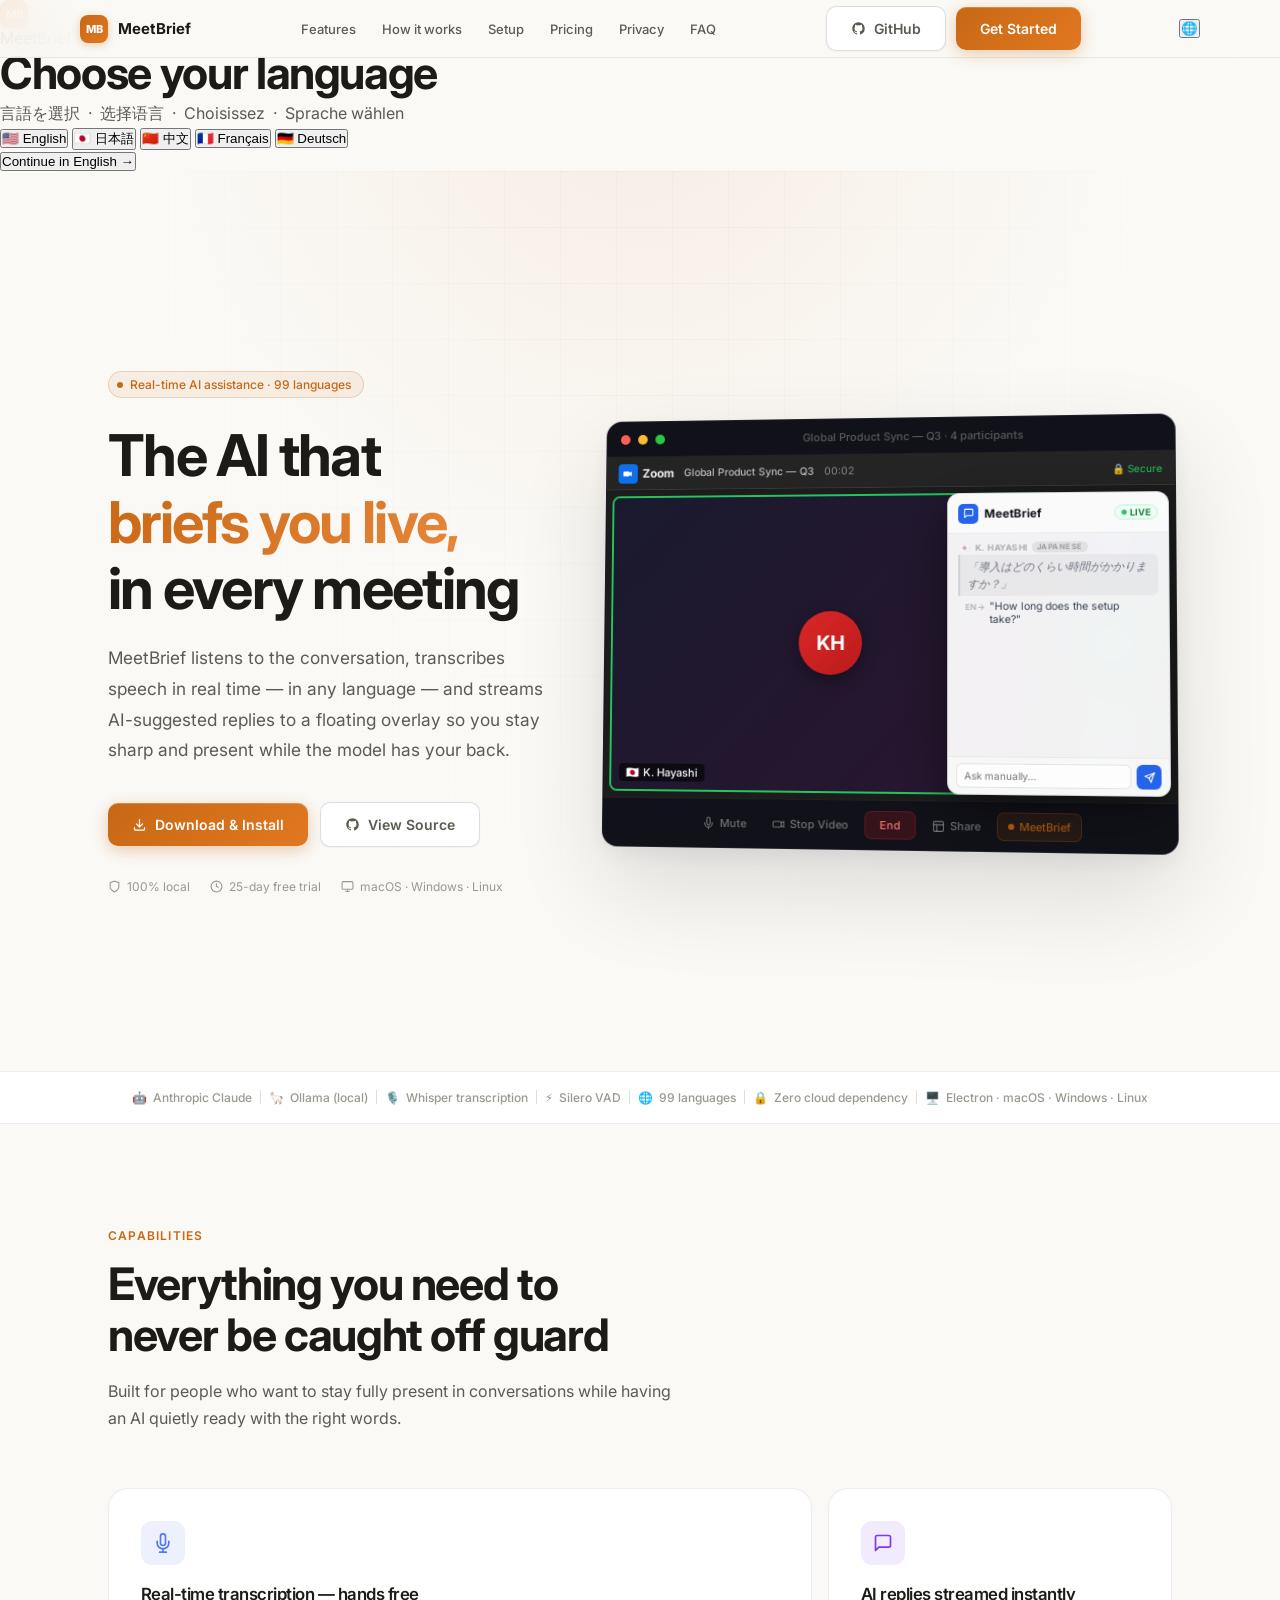
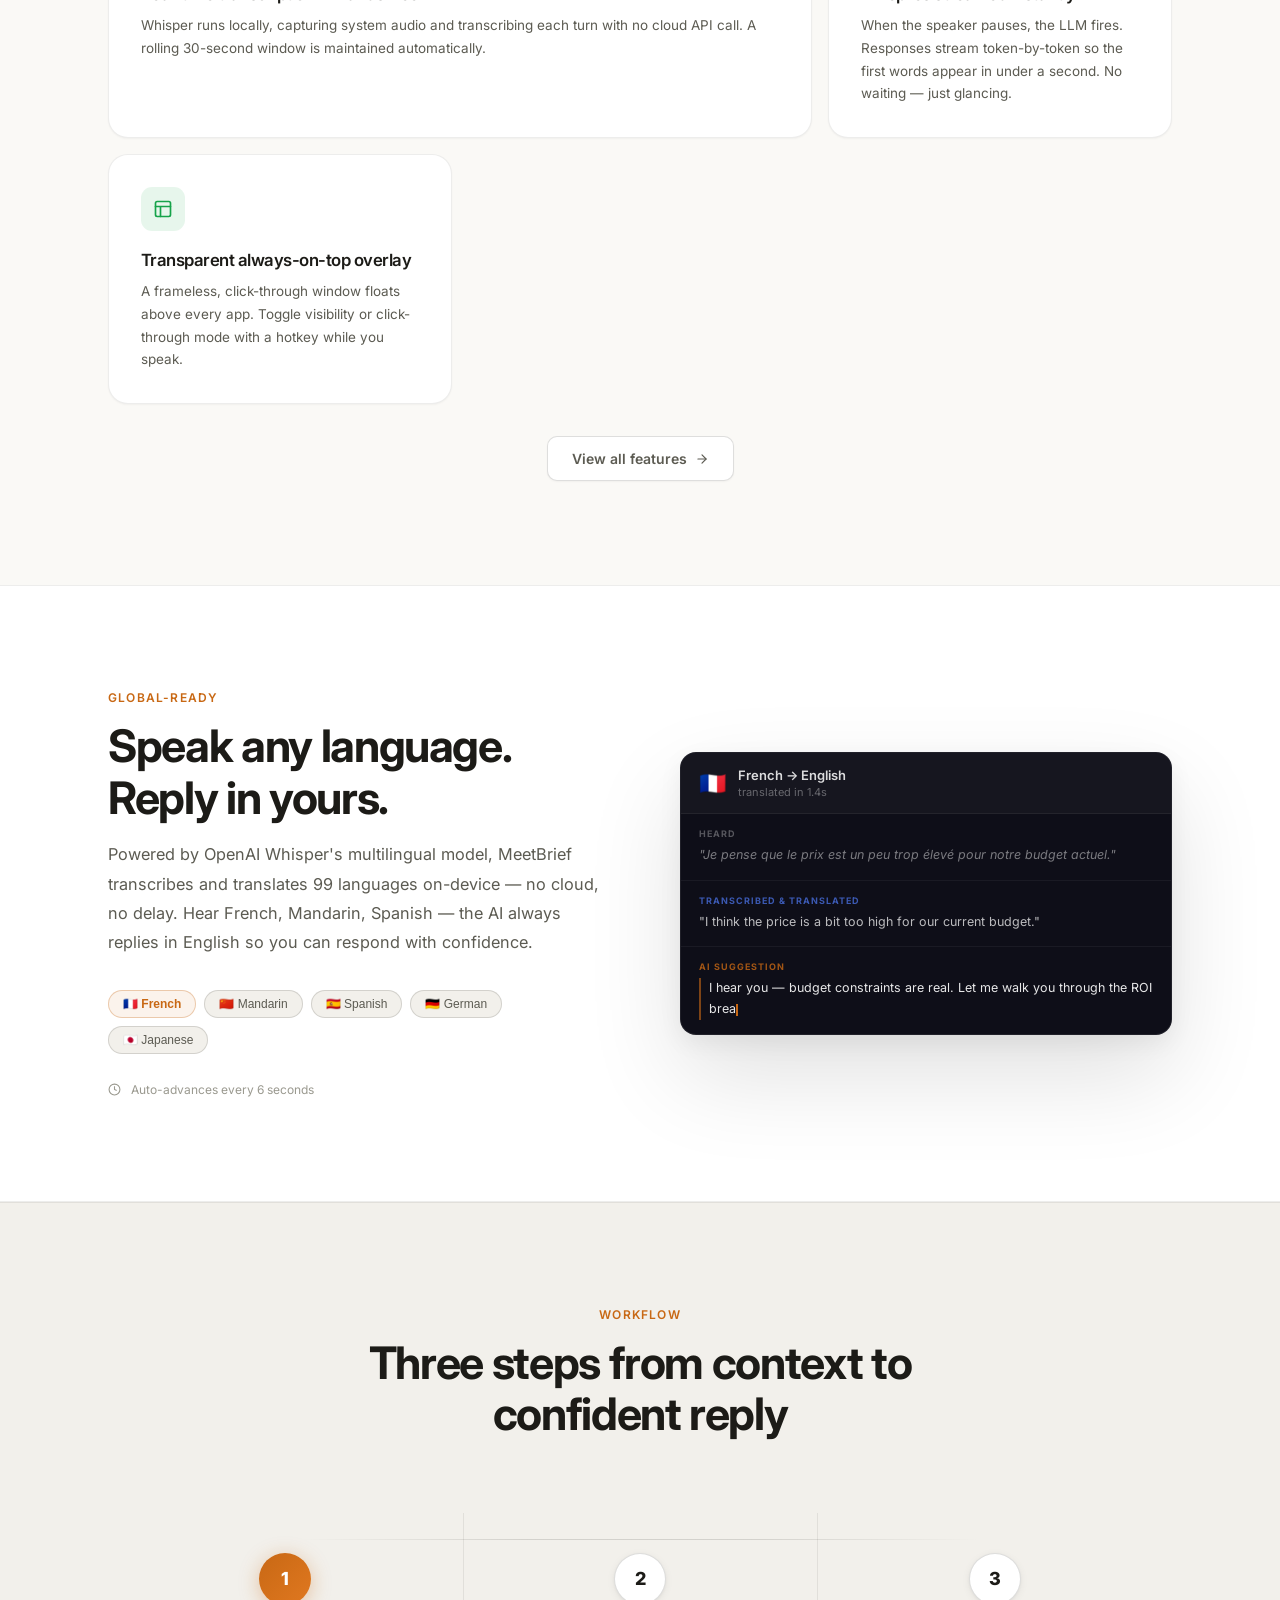
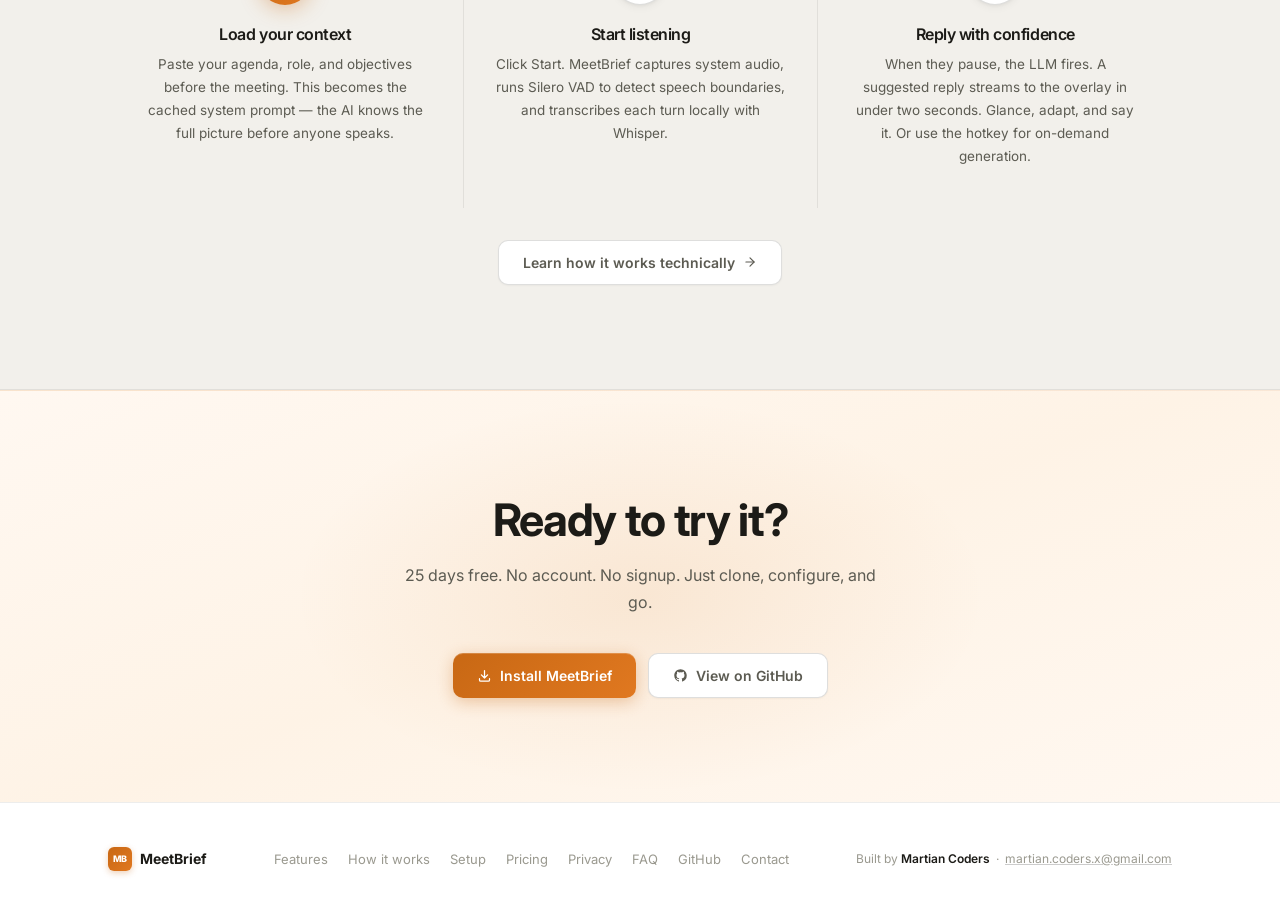
==== commit 206d8a68: "feat: add lang picker modal, i18n, 🌐 nav button, Pricing nav" ====
--- a/index.html
+++ b/index.html
@@ -15,6 +15,41 @@
 </head>
 <body>
 
+<!-- Language picker — shown on first visit -->
+<div class="lp-overlay" id="lpOverlay">
+  <div class="lp-card">
+    <div class="lp-logo">
+      <div class="nav-logo-mark">MB</div>
+      <span>MeetBrief</span>
+    </div>
+    <h2 class="lp-title">Choose your language</h2>
+    <p class="lp-sub">言語を選択 &nbsp;·&nbsp; 选择语言 &nbsp;·&nbsp; Choisissez &nbsp;·&nbsp; Sprache wählen</p>
+    <div class="lp-options">
+      <button class="lp-opt" onclick="selectLang('en')">
+        <span class="lp-flag">🇺🇸</span>
+        <span class="lp-name">English</span>
+      </button>
+      <button class="lp-opt" onclick="selectLang('ja')">
+        <span class="lp-flag">🇯🇵</span>
+        <span class="lp-name">日本語</span>
+      </button>
+      <button class="lp-opt" onclick="selectLang('zh')">
+        <span class="lp-flag">🇨🇳</span>
+        <span class="lp-name">中文</span>
+      </button>
+      <button class="lp-opt" onclick="selectLang('fr')">
+        <span class="lp-flag">🇫🇷</span>
+        <span class="lp-name">Français</span>
+      </button>
+      <button class="lp-opt" onclick="selectLang('de')">
+        <span class="lp-flag">🇩🇪</span>
+        <span class="lp-name">Deutsch</span>
+      </button>
+    </div>
+    <button class="lp-skip" onclick="selectLang('en')">Continue in English →</button>
+  </div>
+</div>
+
 <nav>
   <div class="nav-inner">
     <a href="index.html" class="nav-logo">
@@ -25,6 +60,7 @@
       <li><a href="features.html">Features</a></li>
       <li><a href="how-it-works.html">How it works</a></li>
       <li><a href="install.html">Setup</a></li>
+      <li><a href="pricing.html">Pricing</a></li>
       <li><a href="privacy.html">Privacy</a></li>
       <li><a href="faq.html">FAQ</a></li>
     </ul>
@@ -35,6 +71,7 @@
       </a>
       <a href="install.html" class="btn btn-primary">Get Started</a>
     </div>
+    <button class="nav-lang-btn" id="navLangBtn" onclick="showLangPicker()" title="Change language" aria-label="Change language">🌐</button>
     <button class="nav-hamburger" id="navHamburger" aria-label="Open menu">
       <span></span><span></span><span></span>
     </button>
@@ -44,6 +81,7 @@
   <a href="features.html">Features</a>
   <a href="how-it-works.html">How it works</a>
   <a href="install.html">Setup</a>
+  <a href="pricing.html">Pricing</a>
   <a href="privacy.html">Privacy</a>
   <a href="faq.html">FAQ</a>
   <a href="install.html" class="btn btn-primary" style="margin-top:8px;">Get Started</a>
@@ -58,14 +96,14 @@
       <div class="hero-text">
         <div class="hero-badge fade-up">
           <div class="hero-badge-dot"></div>
-          Real-time AI assistance · 99 languages
-        </div>
-        <h1 class="hero-title fade-up fade-up-delay-1">
+          <span data-i18n="hero.badge">Real-time AI assistance · 99 languages</span>
+        </div>
+        <h1 class="hero-title fade-up fade-up-delay-1" data-i18n-html="hero.title">
           The AI that<br>
           <em class="grad-text">briefs you live,</em><br>
           in every meeting
         </h1>
-        <p class="hero-sub fade-up fade-up-delay-2">
+        <p class="hero-sub fade-up fade-up-delay-2" data-i18n="hero.sub">
           MeetBrief listens to the conversation, transcribes speech in real time — in any language —
           and streams AI-suggested replies to a floating overlay so you stay sharp and present
           while the model has your back.
@@ -216,8 +254,8 @@
 <!-- FEATURES TEASER -->
 <section id="features">
   <div class="container">
-    <div class="section-eyebrow fade-up">Capabilities</div>
-    <h2 class="section-headline fade-up fade-up-delay-1">Everything you need to<br>never be caught off guard</h2>
+    <div class="section-eyebrow fade-up" data-i18n="features.eyebrow">Capabilities</div>
+    <h2 class="section-headline fade-up fade-up-delay-1" data-i18n-html="features.headline">Everything you need to<br>never be caught off guard</h2>
     <p class="section-sub fade-up fade-up-delay-2">Built for people who want to stay fully present in conversations while having an AI quietly ready with the right words.</p>
 
     <div class="bento">
@@ -258,8 +296,8 @@
   <div class="container">
     <div class="multilang-inner">
       <div class="multilang-text">
-        <div class="section-eyebrow fade-up">Global-ready</div>
-        <h2 class="section-headline fade-up fade-up-delay-1">Speak any language.<br>Reply in yours.</h2>
+        <div class="section-eyebrow fade-up" data-i18n="multilang.eyebrow">Global-ready</div>
+        <h2 class="section-headline fade-up fade-up-delay-1" data-i18n-html="multilang.headline">Speak any language.<br>Reply in yours.</h2>
         <p class="fade-up fade-up-delay-2" style="font-size:1.02rem; line-height:1.8; color:var(--text2); margin-bottom:0;">
           Powered by OpenAI Whisper's multilingual model, MeetBrief transcribes and translates
           99 languages on-device — no cloud, no delay. Hear French, Mandarin, Spanish — the AI
@@ -306,8 +344,8 @@
 <section class="hiw-section" id="how-it-works">
   <div class="container">
     <div style="text-align:center; margin-bottom:0;">
-      <div class="section-eyebrow fade-up">Workflow</div>
-      <h2 class="section-headline fade-up fade-up-delay-1">Three steps from context to<br>confident reply</h2>
+      <div class="section-eyebrow fade-up" data-i18n="hiw.eyebrow">Workflow</div>
+      <h2 class="section-headline fade-up fade-up-delay-1" data-i18n-html="hiw.headline">Three steps from context to<br>confident reply</h2>
     </div>
   </div>
   <div class="container" style="padding-top:56px;">
@@ -341,8 +379,8 @@
 <section class="cta-section">
   <div class="cta-glow"></div>
   <div class="container">
-    <h2 class="fade-up">Ready to try it?</h2>
-    <p class="fade-up fade-up-delay-1">25 days free. No account. No signup. Just clone, configure, and go.</p>
+    <h2 class="fade-up" data-i18n="cta.headline">Ready to try it?</h2>
+    <p class="fade-up fade-up-delay-1" data-i18n="cta.sub">25 days free. No account. No signup. Just clone, configure, and go.</p>
     <div class="cta-actions">
       <a href="install.html" class="btn btn-primary fade-up fade-up-delay-2">
         <svg viewBox="0 0 24 24" fill="none" stroke="currentColor" stroke-width="2" stroke-linecap="round" stroke-linejoin="round"><path d="M4 17v2a2 2 0 0 0 2 2h12a2 2 0 0 0 2-2v-2M7 11l5 5 5-5m-5-7v12"/></svg>
@@ -364,12 +402,13 @@
         <li><a href="features.html">Features</a></li>
         <li><a href="how-it-works.html">How it works</a></li>
         <li><a href="install.html">Setup</a></li>
+        <li><a href="pricing.html">Pricing</a></li>
         <li><a href="privacy.html">Privacy</a></li>
         <li><a href="faq.html">FAQ</a></li>
         <li><a href="https://github.com/martian-coder/TinyTools/tree/main/MeetingCopilot" target="_blank">GitHub</a></li>
         <li><a href="mailto:martian.coders.x@gmail.com">Contact</a></li>
       </ul>
-      <div class="footer-right">Built with Electron · Anthropic Claude · Whisper</div>
+      <div class="footer-right">Built by <strong>Martian Coders</strong> &nbsp;·&nbsp; <a href="mailto:martian.coders.x@gmail.com" style="color:inherit;text-decoration:underline;text-decoration-color:rgba(0,0,0,0.2);">martian.coders.x@gmail.com</a></div>
     </div>
   </div>
 </footer>
@@ -638,6 +677,109 @@
 
 showLang(0, true);
 startRotation();
+
+// ── Multilingual i18n ──
+const i18n = {
+  en: {
+    'hero.badge': 'Real-time AI assistance · 99 languages',
+    'hero.title': 'The AI that<br><em class="grad-text">briefs you live,</em><br>in every meeting',
+    'hero.sub': 'MeetBrief listens to the conversation, transcribes speech in real time — in any language — and streams AI-suggested replies to a floating overlay so you stay sharp and present while the model has your back.',
+    'features.eyebrow': 'Capabilities',
+    'features.headline': 'Everything you need to<br>never be caught off guard',
+    'multilang.eyebrow': 'Global-ready',
+    'multilang.headline': 'Speak any language.<br>Reply in yours.',
+    'hiw.eyebrow': 'Workflow',
+    'hiw.headline': 'Three steps from context to<br>confident reply',
+    'cta.headline': 'Ready to try it?',
+    'cta.sub': '25 days free. No account. No signup. Just clone, configure, and go.',
+  },
+  ja: {
+    'hero.badge': 'リアルタイムAIアシスタント · 99言語対応',
+    'hero.title': 'すべての会議で<br><em class="grad-text">リアルタイムにサポート</em><br>するAI',
+    'hero.sub': 'MeetBriefは会話を聞き取り、どんな言語でもリアルタイムで音声を文字に変換し、AIが提案する返答を浮動オーバーレイにストリーミングします。集中しながら、AIがあなたをサポートします。',
+    'features.eyebrow': '機能',
+    'features.headline': '油断なく会議に臨むための<br>すべてが揃っています',
+    'multilang.eyebrow': 'グローバル対応',
+    'multilang.headline': 'どの言語でも話せる。<br>自分の言語で返答できる。',
+    'hiw.eyebrow': 'ワークフロー',
+    'hiw.headline': 'コンテキストから自信ある返答まで<br>3ステップ',
+    'cta.headline': '試してみませんか？',
+    'cta.sub': '25日間無料。アカウント不要。サインアップ不要。クローン、設定、実行するだけ。',
+  },
+  zh: {
+    'hero.badge': '实时AI助手 · 99种语言',
+    'hero.title': '在每次会议中<br><em class="grad-text">实时为您简报</em><br>的AI',
+    'hero.sub': 'MeetBrief聆听对话，实时转录任何语言的语音，并将AI建议的回复流式传输到浮动叠加层，让您保持专注，同时AI为您提供支持。',
+    'features.eyebrow': '功能特性',
+    'features.headline': '让您永不措手不及的<br>一切功能',
+    'multilang.eyebrow': '全球就绪',
+    'multilang.headline': '说任何语言。<br>用您的语言回复。',
+    'hiw.eyebrow': '工作流程',
+    'hiw.headline': '从上下文到自信回复<br>三个步骤',
+    'cta.headline': '准备好试试了吗？',
+    'cta.sub': '25天免费。无需账号。无需注册。只需克隆、配置、启动。',
+  },
+  fr: {
+    'hero.badge': 'Assistance IA en temps réel · 99 langues',
+    'hero.title': "L'IA qui<br><em class=\"grad-text\">vous informe en direct,</em><br>dans chaque réunion",
+    'hero.sub': "MeetBrief écoute la conversation, transcrit la parole en temps réel — dans n'importe quelle langue — et diffuse des réponses IA dans une fenêtre flottante pour que vous restiez concentré.",
+    'features.eyebrow': 'Capacités',
+    'features.headline': "Tout ce qu'il faut pour<br>ne jamais être pris au dépourvu",
+    'multilang.eyebrow': 'Prêt pour le monde entier',
+    'multilang.headline': "Parlez n'importe quelle langue.<br>Répondez dans la vôtre.",
+    'hiw.eyebrow': 'Flux de travail',
+    'hiw.headline': 'Trois étapes du contexte<br>à la réponse confiante',
+    'cta.headline': 'Prêt à essayer ?',
+    'cta.sub': "25 jours gratuits. Sans compte. Sans inscription. Clonez, configurez, lancez.",
+  },
+  de: {
+    'hero.badge': 'KI-Echtzeithilfe · 99 Sprachen',
+    'hero.title': 'Die KI, die Sie<br><em class="grad-text">live brieft,</em><br>in jedem Meeting',
+    'hero.sub': 'MeetBrief hört dem Gespräch zu, transkribiert Sprache in Echtzeit — in jeder Sprache — und streamt KI-Antworten in ein schwebendes Overlay, damit Sie konzentriert bleiben.',
+    'features.eyebrow': 'Funktionen',
+    'features.headline': 'Alles, was Sie brauchen, um<br>nie unvorbereitet zu sein',
+    'multilang.eyebrow': 'Global einsetzbar',
+    'multilang.headline': 'Sprechen Sie jede Sprache.<br>Antworten Sie in Ihrer.',
+    'hiw.eyebrow': 'Arbeitsablauf',
+    'hiw.headline': 'Drei Schritte vom Kontext zur<br>selbstbewussten Antwort',
+    'cta.headline': 'Bereit zum Ausprobieren?',
+    'cta.sub': '25 Tage kostenlos. Kein Konto. Keine Anmeldung. Einfach klonen, konfigurieren und starten.',
+  }
+};
+
+function applyTranslations(lang) {
+  const t = i18n[lang] || i18n.en;
+  document.querySelectorAll('[data-i18n]').forEach(el => {
+    const key = el.getAttribute('data-i18n');
+    if (t[key] !== undefined) el.textContent = t[key];
+  });
+  document.querySelectorAll('[data-i18n-html]').forEach(el => {
+    const key = el.getAttribute('data-i18n-html');
+    if (t[key] !== undefined) el.innerHTML = t[key];
+  });
+  document.documentElement.lang = lang === 'zh' ? 'zh-CN' : lang;
+}
+
+function selectLang(lang) {
+  localStorage.setItem('mb_lang', lang);
+  const overlay = document.getElementById('lpOverlay');
+  if (overlay) overlay.classList.add('hidden');
+  applyTranslations(lang);
+}
+
+function showLangPicker() {
+  const overlay = document.getElementById('lpOverlay');
+  if (overlay) overlay.classList.remove('hidden');
+}
+
+(function initLang() {
+  const saved = localStorage.getItem('mb_lang');
+  if (saved) {
+    const overlay = document.getElementById('lpOverlay');
+    if (overlay) overlay.classList.add('hidden');
+    applyTranslations(saved);
+  }
+})();
 </script>
 </body>
 </html>
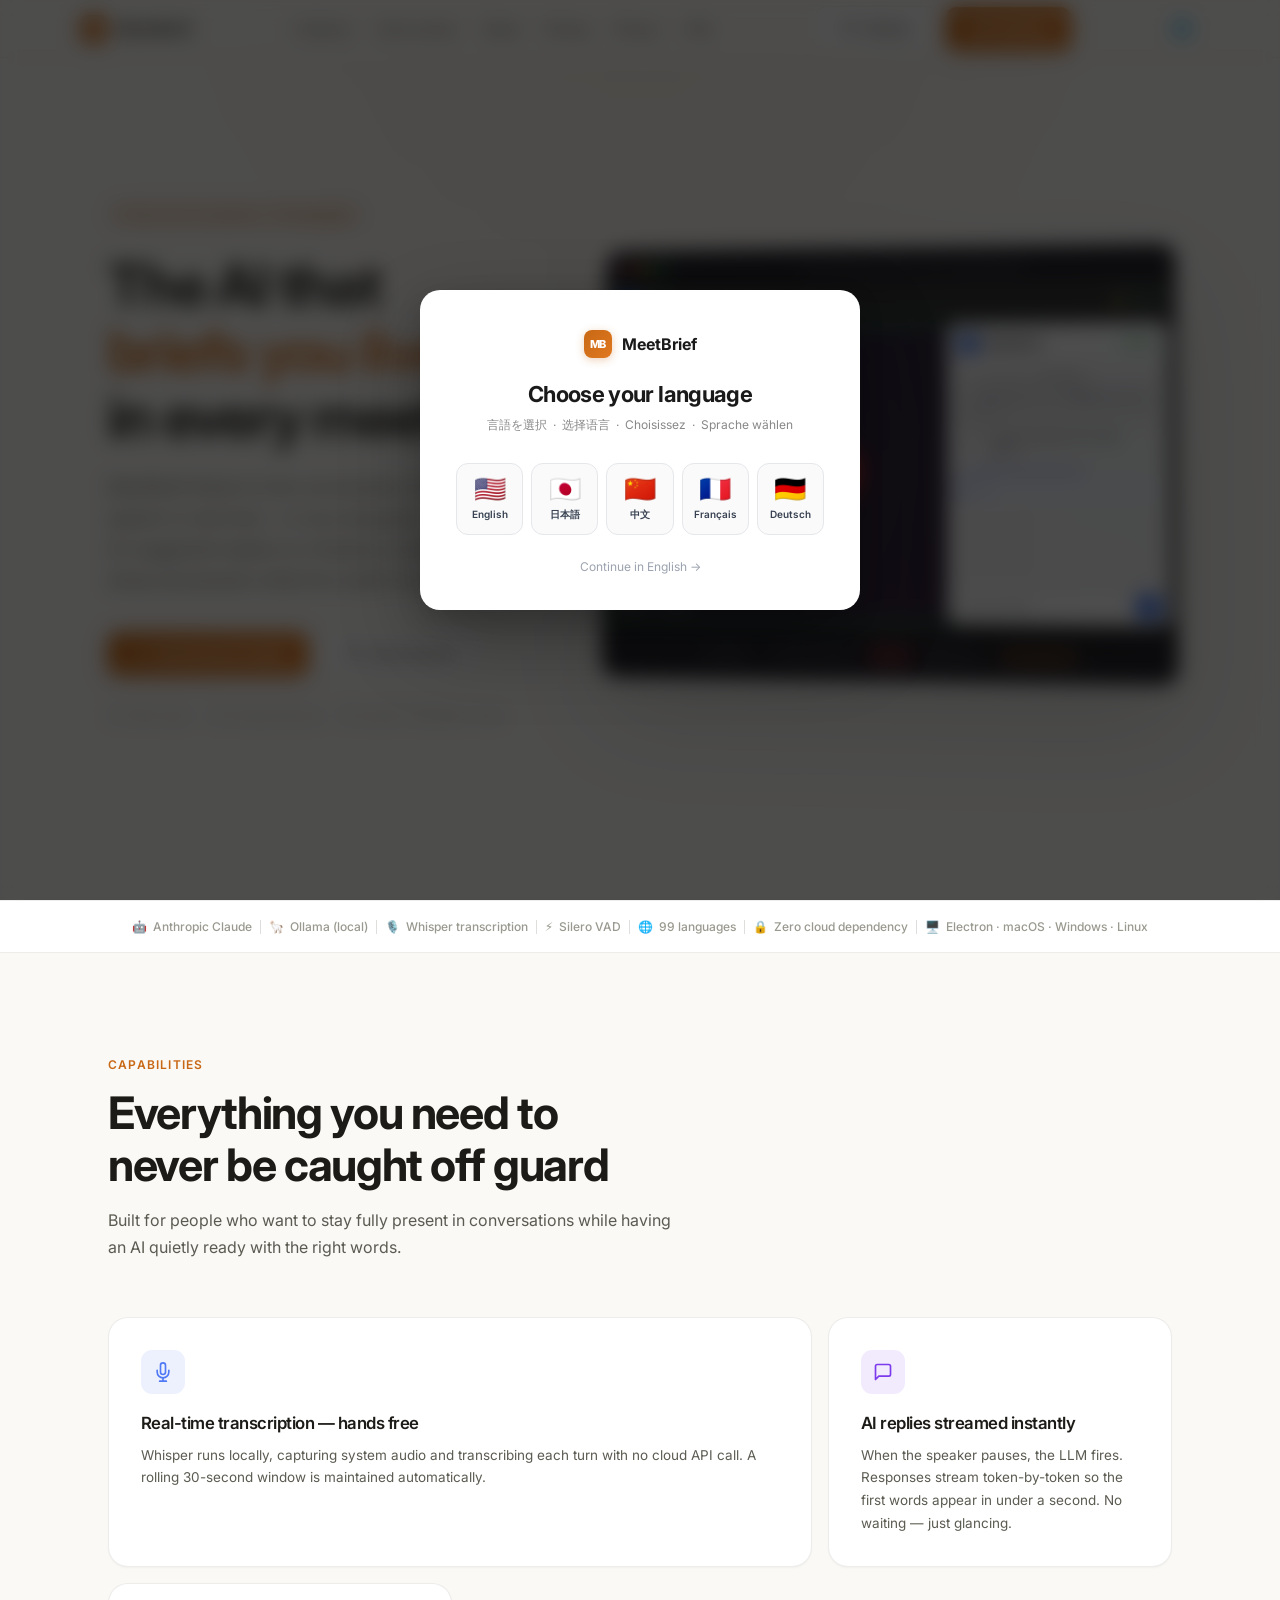
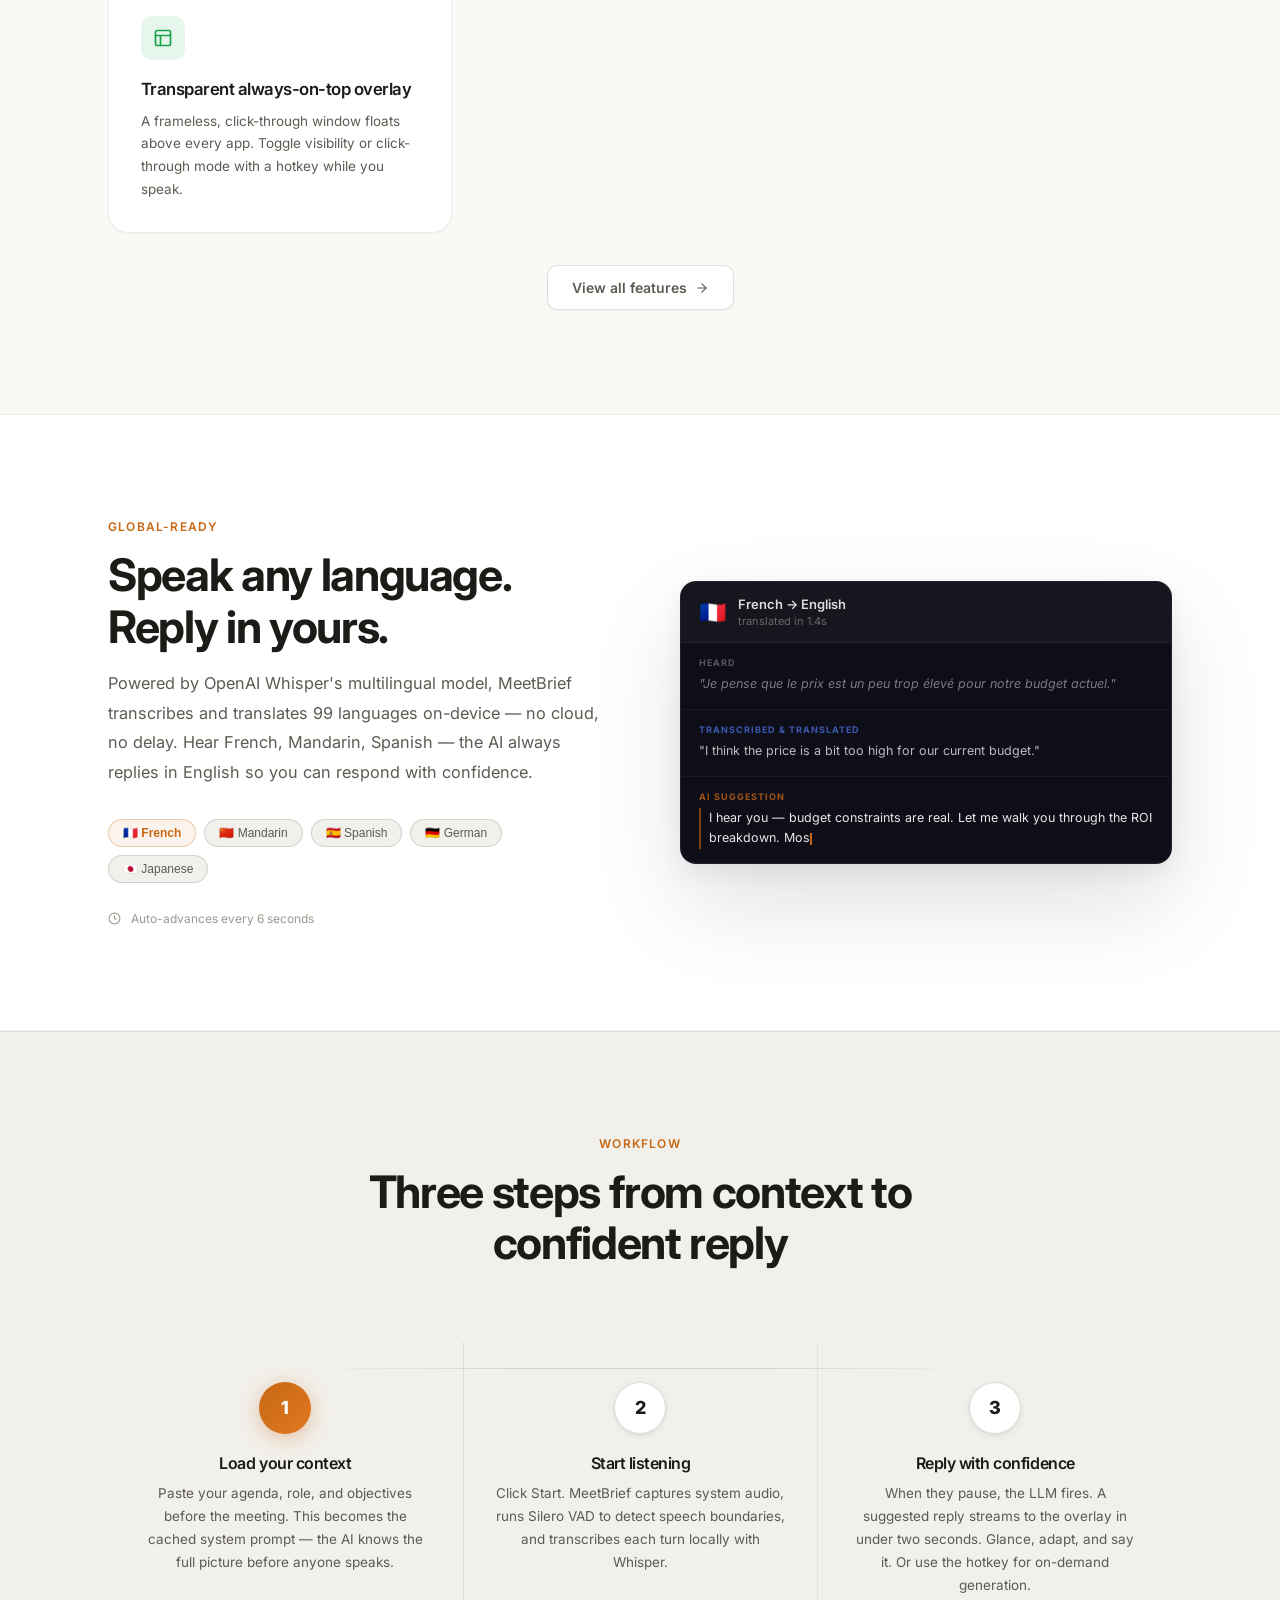
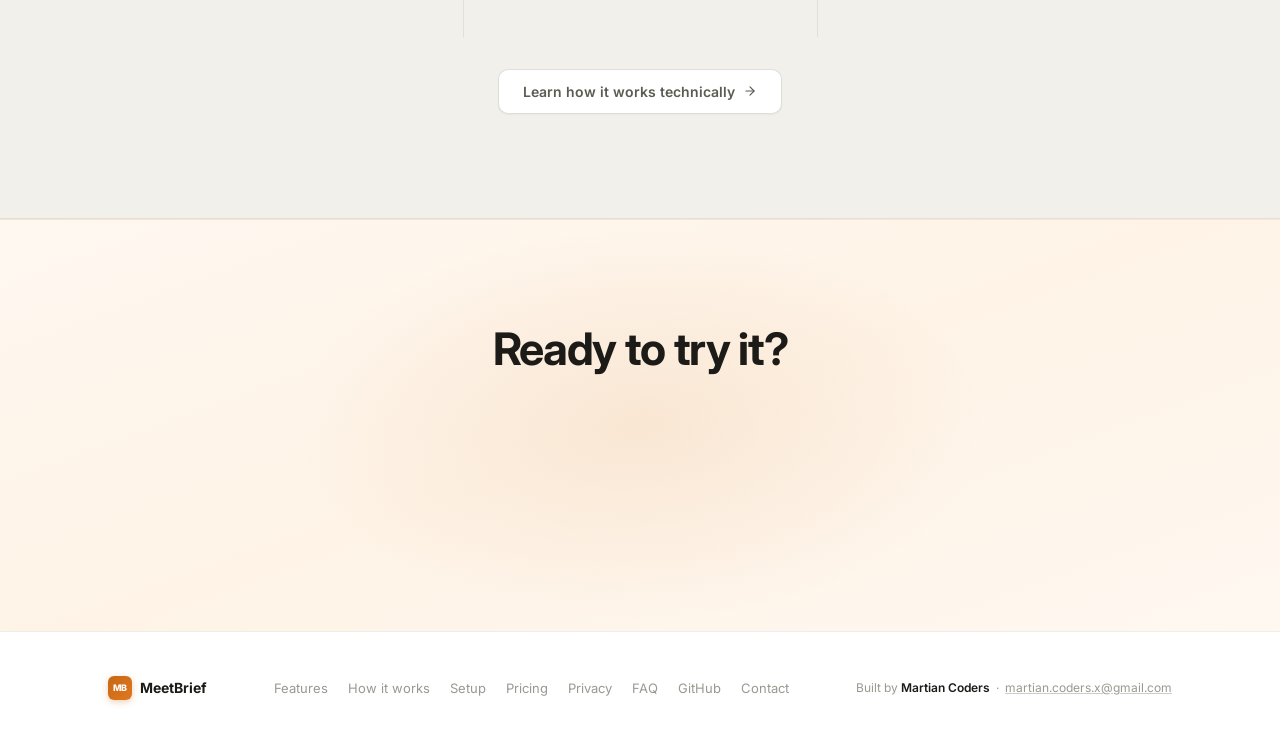
==== commit affb3a48: "fix: use inline style for lang picker show/hide, add mobile lang button" ====
--- a/index.html
+++ b/index.html
@@ -85,6 +85,7 @@
   <a href="privacy.html">Privacy</a>
   <a href="faq.html">FAQ</a>
   <a href="install.html" class="btn btn-primary" style="margin-top:8px;">Get Started</a>
+  <button onclick="showLangPicker()" style="margin-top:4px;background:rgba(0,0,0,0.04);border:1px solid var(--border2);border-radius:8px;padding:8px 14px;font-size:13px;font-weight:500;color:var(--text2);cursor:pointer;width:100%;font-family:inherit;">🌐 Change Language</button>
 </div>
 
 <!-- HERO -->
@@ -760,24 +761,38 @@
   document.documentElement.lang = lang === 'zh' ? 'zh-CN' : lang;
 }
 
+const langFlags = { en: '🇺🇸', ja: '🇯🇵', zh: '🇨🇳', fr: '🇫🇷', de: '🇩🇪' };
+
 function selectLang(lang) {
   localStorage.setItem('mb_lang', lang);
   const overlay = document.getElementById('lpOverlay');
-  if (overlay) overlay.classList.add('hidden');
+  if (overlay) overlay.style.display = 'none';
   applyTranslations(lang);
+  const btn = document.getElementById('navLangBtn');
+  if (btn) btn.textContent = (langFlags[lang] || '🌐') + ' ' + lang.toUpperCase();
 }
 
 function showLangPicker() {
   const overlay = document.getElementById('lpOverlay');
-  if (overlay) overlay.classList.remove('hidden');
+  if (!overlay) return;
+  overlay.style.display = 'flex';
+  // Re-trigger the slide-up animation on the card
+  const card = overlay.querySelector('.lp-card');
+  if (card) {
+    card.style.animation = 'none';
+    card.offsetHeight; // force reflow
+    card.style.animation = '';
+  }
 }
 
 (function initLang() {
   const saved = localStorage.getItem('mb_lang');
   if (saved) {
     const overlay = document.getElementById('lpOverlay');
-    if (overlay) overlay.classList.add('hidden');
+    if (overlay) overlay.style.display = 'none';
     applyTranslations(saved);
+    const btn = document.getElementById('navLangBtn');
+    if (btn) btn.textContent = (langFlags[saved] || '🌐') + ' ' + saved.toUpperCase();
   }
 })();
 </script>
--- a/style.css
+++ b/style.css
@@ -822,3 +822,74 @@
   .footer-inner { flex-direction: column; align-items: flex-start; gap: 16px; }
   .footer-links { gap: 12px; }
 }
+
+/* ═══════════════════════════════════════════════════
+   LANGUAGE PICKER MODAL
+═══════════════════════════════════════════════════ */
+.lp-overlay {
+  position: fixed; inset: 0; z-index: 9999;
+  background: rgba(10,10,10,0.72);
+  backdrop-filter: blur(10px);
+  -webkit-backdrop-filter: blur(10px);
+  display: flex; align-items: center; justify-content: center;
+  animation: lp-fade-in 0.3s ease;
+}
+.lp-overlay.hidden { display: none; }
+@keyframes lp-fade-in { from { opacity: 0; } to { opacity: 1; } }
+
+.lp-card {
+  background: #fff; border-radius: 20px;
+  padding: 40px 36px 32px;
+  max-width: 440px; width: calc(100% - 32px);
+  box-shadow: 0 32px 80px rgba(0,0,0,0.3), 0 8px 24px rgba(0,0,0,0.15);
+  display: flex; flex-direction: column; align-items: center; gap: 0; text-align: center;
+  animation: lp-slide-up 0.35s cubic-bezier(0.34,1.56,0.64,1);
+}
+@keyframes lp-slide-up {
+  from { transform: translateY(24px) scale(0.97); opacity: 0; }
+  to   { transform: none; opacity: 1; }
+}
+.lp-logo {
+  display: flex; align-items: center; gap: 10px; margin-bottom: 24px;
+  font-size: 16px; font-weight: 700; color: #1a1a1a;
+}
+.lp-title { font-size: 22px; font-weight: 700; color: #1a1a1a; margin-bottom: 8px; }
+.lp-sub { font-size: 12px; color: #888; margin-bottom: 28px; line-height: 1.7; }
+
+.lp-options {
+  display: grid; grid-template-columns: repeat(5, 1fr); gap: 8px;
+  width: 100%; margin-bottom: 20px;
+}
+.lp-opt {
+  display: flex; flex-direction: column; align-items: center; gap: 6px;
+  padding: 12px 6px; border-radius: 12px; border: 1.5px solid #E5E7EB;
+  background: #FAFAFA; cursor: pointer; transition: all 0.15s;
+  font-family: inherit;
+}
+.lp-opt:hover {
+  border-color: var(--orange); background: rgba(200,104,20,0.04);
+  transform: translateY(-2px); box-shadow: 0 4px 12px rgba(0,0,0,0.08);
+}
+.lp-flag { font-size: 26px; line-height: 1; }
+.lp-name { font-size: 10px; font-weight: 600; color: #374151; white-space: nowrap; }
+
+.lp-skip {
+  font-size: 12px; color: #9CA3AF; background: none; border: none;
+  cursor: pointer; font-family: inherit; padding: 4px 8px;
+  transition: color 0.15s;
+}
+.lp-skip:hover { color: #374151; }
+
+/* Nav language button */
+.nav-lang-btn {
+  cursor: pointer; font-size: 16px; padding: 4px 8px;
+  border-radius: 6px; transition: background 0.15s;
+  line-height: 1; flex-shrink: 0; border: none; background: transparent;
+}
+.nav-lang-btn:hover { background: rgba(0,0,0,0.06); }
+
+@media (max-width: 640px) {
+  .lp-options { grid-template-columns: repeat(3, 1fr); }
+  .lp-card { padding: 32px 20px 24px; }
+  .nav-lang-btn { display: none; }
+}
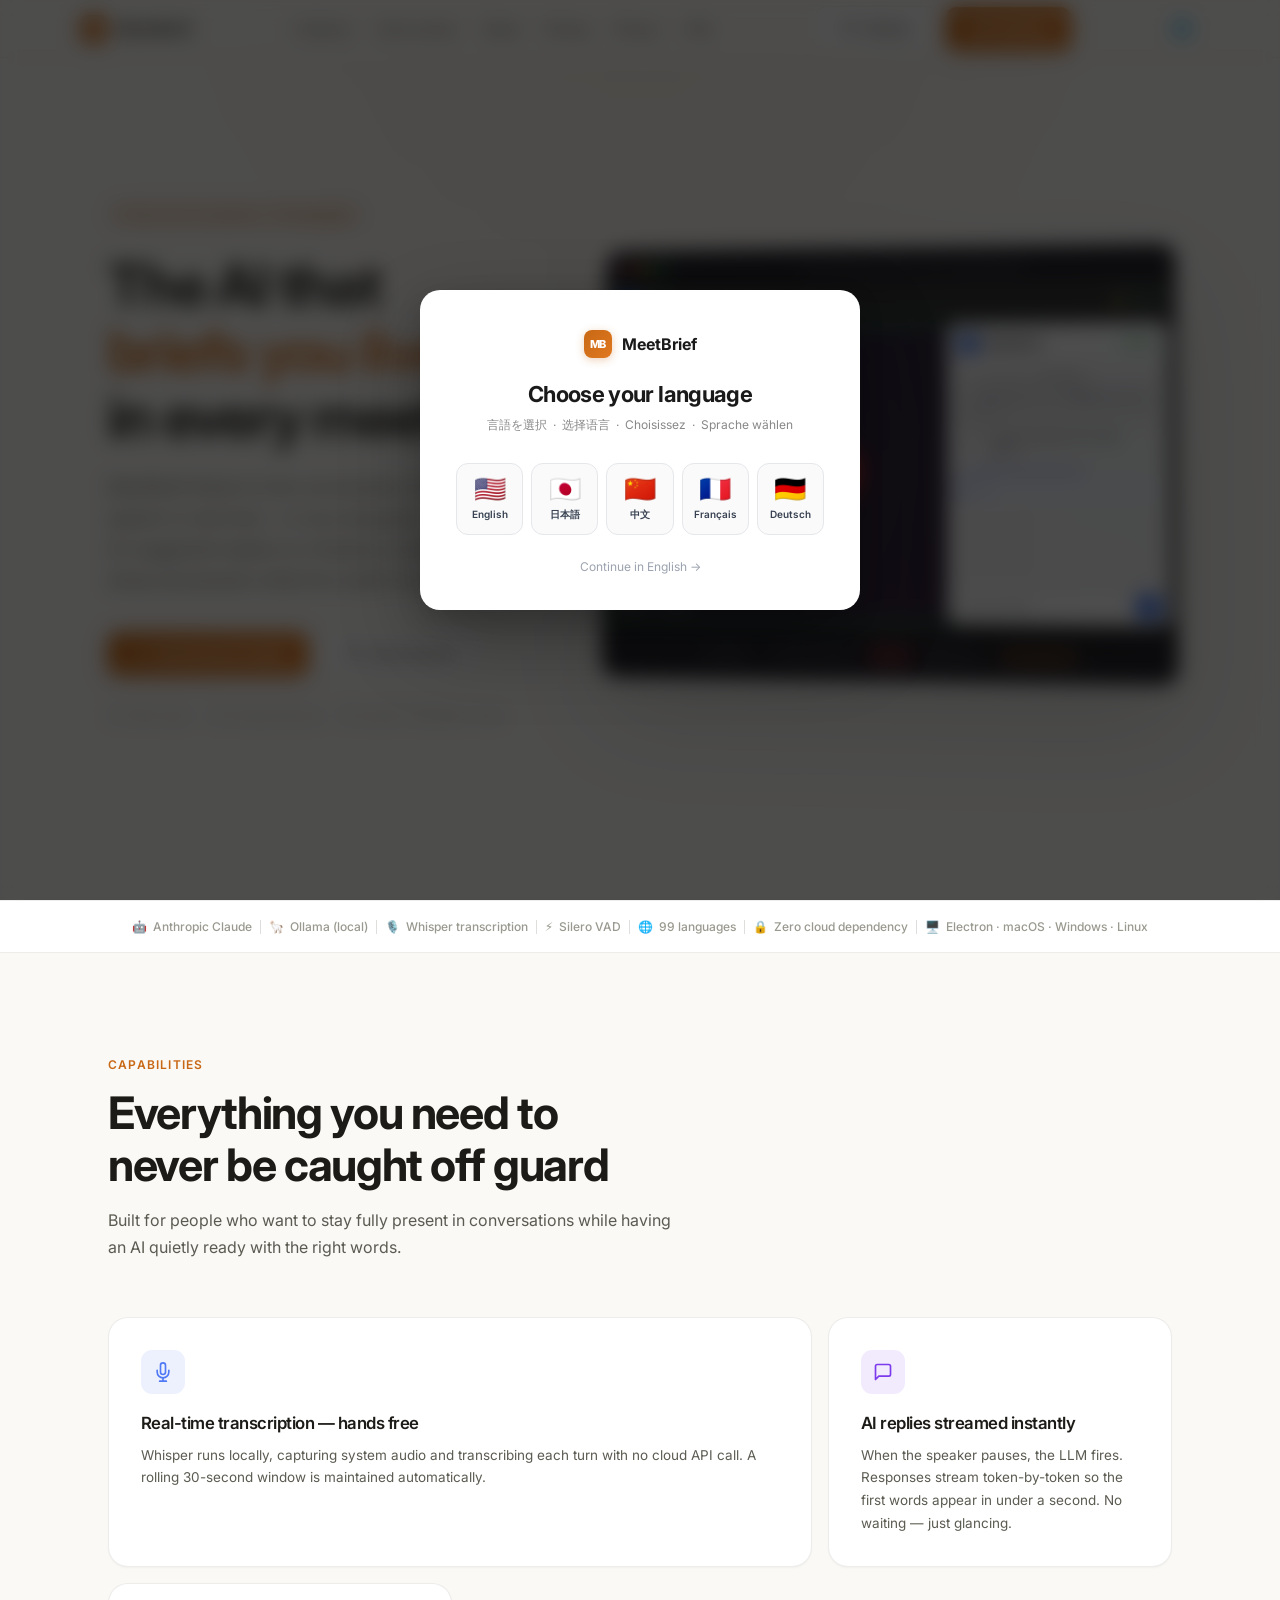
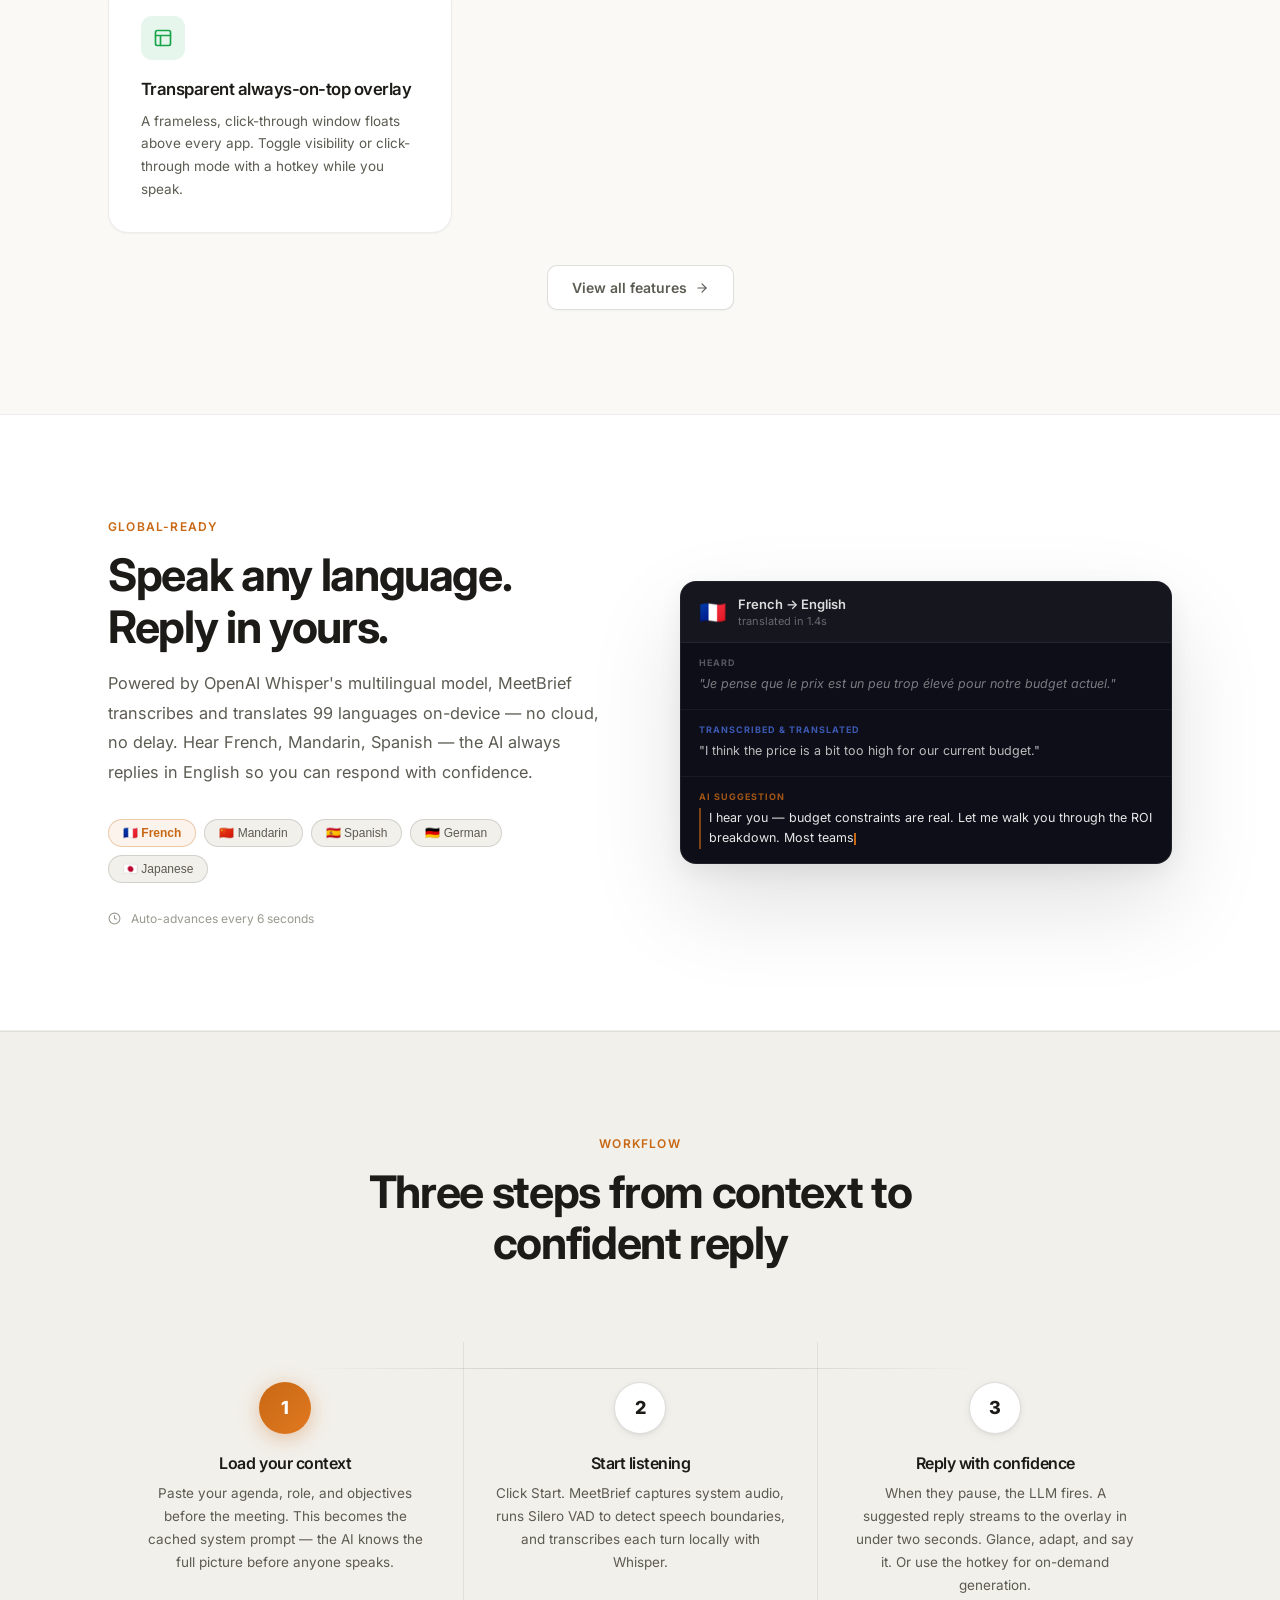
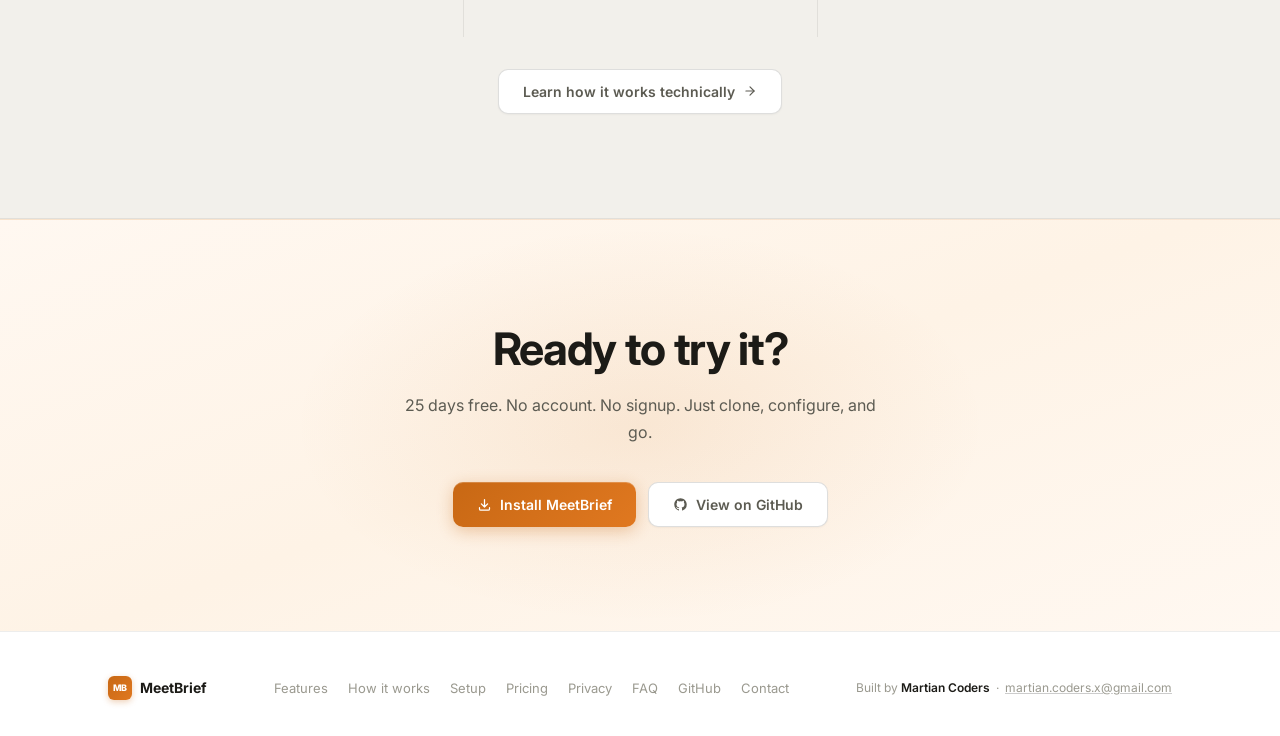
==== commit b7ad2165: "feat: add full multilingual translations for all page sections Expand i18n object from ~11 keys to 3" ====
--- a/index.html
+++ b/index.html
@@ -112,25 +112,25 @@
         <div class="hero-actions fade-up fade-up-delay-3">
           <a href="install.html" class="btn btn-primary">
             <svg viewBox="0 0 24 24" fill="none" stroke="currentColor" stroke-width="2" stroke-linecap="round" stroke-linejoin="round"><path d="M4 17v2a2 2 0 0 0 2 2h12a2 2 0 0 0 2-2v-2M7 11l5 5 5-5m-5-7v12"/></svg>
-            Download & Install
+            <span data-i18n="hero.cta1">Download &amp; Install</span>
           </a>
           <a href="https://github.com/martian-coder/TinyTools/tree/main/MeetingCopilot" target="_blank" class="btn btn-ghost">
             <svg viewBox="0 0 24 24" fill="currentColor"><path d="M12 2C6.477 2 2 6.484 2 12.017c0 4.425 2.865 8.18 6.839 9.504.5.092.682-.217.682-.483 0-.237-.008-.868-.013-1.703-2.782.605-3.369-1.343-3.369-1.343-.454-1.158-1.11-1.466-1.11-1.466-.908-.62.069-.608.069-.608 1.003.07 1.531 1.032 1.531 1.032.892 1.53 2.341 1.088 2.91.832.092-.647.35-1.088.636-1.338-2.22-.253-4.555-1.113-4.555-4.951 0-1.093.39-1.988 1.029-2.688-.103-.253-.446-1.272.098-2.65 0 0 .84-.27 2.75 1.026A9.564 9.564 0 0112 6.844c.85.004 1.705.115 2.504.337 1.909-1.296 2.747-1.027 2.747-1.027.546 1.379.202 2.398.1 2.651.64.7 1.028 1.595 1.028 2.688 0 3.848-2.339 4.695-4.566 4.943.359.309.678.92.678 1.855 0 1.338-.012 2.419-.012 2.747 0 .268.18.58.688.482A10.019 10.019 0 0022 12.017C22 6.484 17.522 2 12 2z"/></svg>
-            View Source
+            <span data-i18n="hero.cta2">View Source</span>
           </a>
         </div>
         <div class="hero-meta fade-up fade-up-delay-4">
           <div class="hero-meta-item">
             <svg viewBox="0 0 24 24" fill="none" stroke="currentColor" stroke-width="2"><path d="M12 22s8-4 8-10V5l-8-3-8 3v7c0 6 8 10 8 10z"/></svg>
-            100% local
+            <span data-i18n="hero.meta1">100% local</span>
           </div>
           <div class="hero-meta-item">
             <svg viewBox="0 0 24 24" fill="none" stroke="currentColor" stroke-width="2"><circle cx="12" cy="12" r="10"/><polyline points="12 6 12 12 16 14"/></svg>
-            25-day free trial
+            <span data-i18n="hero.meta2">25-day free trial</span>
           </div>
           <div class="hero-meta-item">
             <svg viewBox="0 0 24 24" fill="none" stroke="currentColor" stroke-width="2"><rect x="2" y="3" width="20" height="14" rx="2"/><line x1="8" y1="21" x2="16" y2="21"/><line x1="12" y1="17" x2="12" y2="21"/></svg>
-            macOS · Windows · Linux
+            <span data-i18n="hero.meta3">macOS · Windows · Linux</span>
           </div>
         </div>
       </div>
@@ -257,35 +257,35 @@
   <div class="container">
     <div class="section-eyebrow fade-up" data-i18n="features.eyebrow">Capabilities</div>
     <h2 class="section-headline fade-up fade-up-delay-1" data-i18n-html="features.headline">Everything you need to<br>never be caught off guard</h2>
-    <p class="section-sub fade-up fade-up-delay-2">Built for people who want to stay fully present in conversations while having an AI quietly ready with the right words.</p>
+    <p class="section-sub fade-up fade-up-delay-2" data-i18n="features.sub">Built for people who want to stay fully present in conversations while having an AI quietly ready with the right words.</p>
 
     <div class="bento">
       <div class="bento-card wide fade-up fade-up-delay-1">
         <div class="bento-icon blue">
           <svg viewBox="0 0 24 24" fill="none" stroke="currentColor" stroke-width="2" stroke-linecap="round" stroke-linejoin="round"><path d="M12 1a3 3 0 0 0-3 3v8a3 3 0 0 0 6 0V4a3 3 0 0 0-3-3z"/><path d="M19 10v2a7 7 0 0 1-14 0v-2"/><line x1="12" y1="19" x2="12" y2="23"/><line x1="8" y1="23" x2="16" y2="23"/></svg>
         </div>
-        <h3>Real-time transcription — hands free</h3>
-        <p>Whisper runs locally, capturing system audio and transcribing each turn with no cloud API call. A rolling 30-second window is maintained automatically.</p>
+        <h3 data-i18n="features.card1.h">Real-time transcription — hands free</h3>
+        <p data-i18n="features.card1.p">Whisper runs locally, capturing system audio and transcribing each turn with no cloud API call. A rolling 30-second window is maintained automatically.</p>
       </div>
       <div class="bento-card fade-up fade-up-delay-2">
         <div class="bento-icon violet">
           <svg viewBox="0 0 24 24" fill="none" stroke="currentColor" stroke-width="2" stroke-linecap="round" stroke-linejoin="round"><path d="M21 15a2 2 0 0 1-2 2H7l-4 4V5a2 2 0 0 1 2-2h14a2 2 0 0 1 2 2z"/></svg>
         </div>
-        <h3>AI replies streamed instantly</h3>
-        <p>When the speaker pauses, the LLM fires. Responses stream token-by-token so the first words appear in under a second. No waiting — just glancing.</p>
+        <h3 data-i18n="features.card2.h">AI replies streamed instantly</h3>
+        <p data-i18n="features.card2.p">When the speaker pauses, the LLM fires. Responses stream token-by-token so the first words appear in under a second. No waiting — just glancing.</p>
       </div>
       <div class="bento-card fade-up fade-up-delay-3">
         <div class="bento-icon green">
           <svg viewBox="0 0 24 24" fill="none" stroke="currentColor" stroke-width="2" stroke-linecap="round" stroke-linejoin="round"><rect x="3" y="3" width="18" height="18" rx="2"/><path d="M3 9h18M9 21V9"/></svg>
         </div>
-        <h3>Transparent always-on-top overlay</h3>
-        <p>A frameless, click-through window floats above every app. Toggle visibility or click-through mode with a hotkey while you speak.</p>
+        <h3 data-i18n="features.card3.h">Transparent always-on-top overlay</h3>
+        <p data-i18n="features.card3.p">A frameless, click-through window floats above every app. Toggle visibility or click-through mode with a hotkey while you speak.</p>
       </div>
     </div>
 
     <div style="margin-top:32px; text-align:center;" class="fade-up fade-up-delay-3">
       <a href="features.html" class="btn btn-ghost">
-        View all features
+        <span data-i18n="features.viewall">View all features</span>
         <svg viewBox="0 0 24 24" fill="none" stroke="currentColor" stroke-width="2" stroke-linecap="round" stroke-linejoin="round" style="width:14px;height:14px;"><line x1="5" y1="12" x2="19" y2="12"/><polyline points="12 5 19 12 12 19"/></svg>
       </a>
     </div>
@@ -300,9 +300,7 @@
         <div class="section-eyebrow fade-up" data-i18n="multilang.eyebrow">Global-ready</div>
         <h2 class="section-headline fade-up fade-up-delay-1" data-i18n-html="multilang.headline">Speak any language.<br>Reply in yours.</h2>
         <p class="fade-up fade-up-delay-2" style="font-size:1.02rem; line-height:1.8; color:var(--text2); margin-bottom:0;">
-          Powered by OpenAI Whisper's multilingual model, MeetBrief transcribes and translates
-          99 languages on-device — no cloud, no delay. Hear French, Mandarin, Spanish — the AI
-          always replies in English so you can respond with confidence.
+          <span data-i18n="multilang.body">Powered by OpenAI Whisper's multilingual model, MeetBrief transcribes and translates 99 languages on-device — no cloud, no delay. Hear French, Mandarin, Spanish — the AI always replies in English so you can respond with confidence.</span>
         </p>
         <div class="lang-badges fade-up fade-up-delay-3" id="langBadges">
           <button class="lang-badge active" data-idx="0">🇫🇷 French</button>
@@ -313,7 +311,7 @@
         </div>
         <div class="fade-up fade-up-delay-4" style="margin-top:28px; display:flex; align-items:center; gap:10px; font-size:12px; color:var(--text3);">
           <svg viewBox="0 0 24 24" fill="none" stroke="currentColor" stroke-width="2" width="13" height="13"><circle cx="12" cy="12" r="10"/><polyline points="12 6 12 12 16 14"/></svg>
-          Auto-advances every 6 seconds
+          <span data-i18n="multilang.auto">Auto-advances every 6 seconds</span>
         </div>
       </div>
       <div class="ml-card fade-up fade-up-delay-2" id="mlCard">
@@ -353,23 +351,23 @@
     <div class="steps">
       <div class="step fade-up fade-up-delay-1">
         <div class="step-num active">1</div>
-        <h3>Load your context</h3>
-        <p>Paste your agenda, role, and objectives before the meeting. This becomes the cached system prompt — the AI knows the full picture before anyone speaks.</p>
+        <h3 data-i18n="hiw.step1.h">Load your context</h3>
+        <p data-i18n="hiw.step1.p">Paste your agenda, role, and objectives before the meeting. This becomes the cached system prompt — the AI knows the full picture before anyone speaks.</p>
       </div>
       <div class="step fade-up fade-up-delay-2">
         <div class="step-num">2</div>
-        <h3>Start listening</h3>
-        <p>Click Start. MeetBrief captures system audio, runs Silero VAD to detect speech boundaries, and transcribes each turn locally with Whisper.</p>
+        <h3 data-i18n="hiw.step2.h">Start listening</h3>
+        <p data-i18n="hiw.step2.p">Click Start. MeetBrief captures system audio, runs Silero VAD to detect speech boundaries, and transcribes each turn locally with Whisper.</p>
       </div>
       <div class="step fade-up fade-up-delay-3">
         <div class="step-num">3</div>
-        <h3>Reply with confidence</h3>
-        <p>When they pause, the LLM fires. A suggested reply streams to the overlay in under two seconds. Glance, adapt, and say it. Or use the hotkey for on-demand generation.</p>
+        <h3 data-i18n="hiw.step3.h">Reply with confidence</h3>
+        <p data-i18n="hiw.step3.p">When they pause, the LLM fires. A suggested reply streams to the overlay in under two seconds. Glance, adapt, and say it. Or use the hotkey for on-demand generation.</p>
       </div>
     </div>
     <div style="margin-top:32px; text-align:center;" class="fade-up fade-up-delay-3">
       <a href="how-it-works.html" class="btn btn-ghost">
-        Learn how it works technically
+        <span data-i18n="hiw.learn">Learn how it works technically</span>
         <svg viewBox="0 0 24 24" fill="none" stroke="currentColor" stroke-width="2" stroke-linecap="round" stroke-linejoin="round" style="width:14px;height:14px;"><line x1="5" y1="12" x2="19" y2="12"/><polyline points="12 5 19 12 12 19"/></svg>
       </a>
     </div>
@@ -385,11 +383,11 @@
     <div class="cta-actions">
       <a href="install.html" class="btn btn-primary fade-up fade-up-delay-2">
         <svg viewBox="0 0 24 24" fill="none" stroke="currentColor" stroke-width="2" stroke-linecap="round" stroke-linejoin="round"><path d="M4 17v2a2 2 0 0 0 2 2h12a2 2 0 0 0 2-2v-2M7 11l5 5 5-5m-5-7v12"/></svg>
-        Install MeetBrief
+        <span data-i18n="cta.btn1">Install MeetBrief</span>
       </a>
       <a href="https://github.com/martian-coder/TinyTools/tree/main/MeetingCopilot" target="_blank" class="btn btn-ghost fade-up fade-up-delay-3">
         <svg viewBox="0 0 24 24" fill="currentColor"><path d="M12 2C6.477 2 2 6.484 2 12.017c0 4.425 2.865 8.18 6.839 9.504.5.092.682-.217.682-.483 0-.237-.008-.868-.013-1.703-2.782.605-3.369-1.343-3.369-1.343-.454-1.158-1.11-1.466-1.11-1.466-.908-.62.069-.608.069-.608 1.003.07 1.531 1.032 1.531 1.032.892 1.53 2.341 1.088 2.91.832.092-.647.35-1.088.636-1.338-2.22-.253-4.555-1.113-4.555-4.951 0-1.093.39-1.988 1.029-2.688-.103-.253-.446-1.272.098-2.65 0 0 .84-.27 2.75 1.026A9.564 9.564 0 0112 6.844c.85.004 1.705.115 2.504.337 1.909-1.296 2.747-1.027 2.747-1.027.546 1.379.202 2.398.1 2.651.64.7 1.028 1.595 1.028 2.688 0 3.848-2.339 4.695-4.566 4.943.359.309.678.92.678 1.855 0 1.338-.012 2.419-.012 2.747 0 .268.18.58.688.482A10.019 10.019 0 0022 12.017C22 6.484 17.522 2 12 2z"/></svg>
-        View on GitHub
+        <span data-i18n="cta.btn2">View on GitHub</span>
       </a>
     </div>
   </div>
@@ -685,66 +683,186 @@
     'hero.badge': 'Real-time AI assistance · 99 languages',
     'hero.title': 'The AI that<br><em class="grad-text">briefs you live,</em><br>in every meeting',
     'hero.sub': 'MeetBrief listens to the conversation, transcribes speech in real time — in any language — and streams AI-suggested replies to a floating overlay so you stay sharp and present while the model has your back.',
+    'hero.cta1': 'Download & Install',
+    'hero.cta2': 'View Source',
+    'hero.meta1': '100% local',
+    'hero.meta2': '25-day free trial',
+    'hero.meta3': 'macOS · Windows · Linux',
     'features.eyebrow': 'Capabilities',
     'features.headline': 'Everything you need to<br>never be caught off guard',
+    'features.sub': 'Built for people who want to stay fully present in conversations while having an AI quietly ready with the right words.',
+    'features.card1.h': 'Real-time transcription — hands free',
+    'features.card1.p': 'Whisper runs locally, capturing system audio and transcribing each turn with no cloud API call. A rolling 30-second window is maintained automatically.',
+    'features.card2.h': 'AI replies streamed instantly',
+    'features.card2.p': 'When the speaker pauses, the LLM fires. Responses stream token-by-token so the first words appear in under a second. No waiting — just glancing.',
+    'features.card3.h': 'Transparent always-on-top overlay',
+    'features.card3.p': 'A frameless, click-through window floats above every app. Toggle visibility or click-through mode with a hotkey while you speak.',
+    'features.viewall': 'View all features',
     'multilang.eyebrow': 'Global-ready',
     'multilang.headline': 'Speak any language.<br>Reply in yours.',
+    'multilang.body': "Powered by OpenAI Whisper's multilingual model, MeetBrief transcribes and translates 99 languages on-device — no cloud, no delay. Hear French, Mandarin, Spanish — the AI always replies in English so you can respond with confidence.",
+    'multilang.auto': 'Auto-advances every 6 seconds',
     'hiw.eyebrow': 'Workflow',
     'hiw.headline': 'Three steps from context to<br>confident reply',
+    'hiw.step1.h': 'Load your context',
+    'hiw.step1.p': 'Paste your agenda, role, and objectives before the meeting. This becomes the cached system prompt — the AI knows the full picture before anyone speaks.',
+    'hiw.step2.h': 'Start listening',
+    'hiw.step2.p': 'Click Start. MeetBrief captures system audio, runs Silero VAD to detect speech boundaries, and transcribes each turn locally with Whisper.',
+    'hiw.step3.h': 'Reply with confidence',
+    'hiw.step3.p': 'When they pause, the LLM fires. A suggested reply streams to the overlay in under two seconds. Glance, adapt, and say it. Or use the hotkey for on-demand generation.',
+    'hiw.learn': 'Learn how it works technically',
     'cta.headline': 'Ready to try it?',
     'cta.sub': '25 days free. No account. No signup. Just clone, configure, and go.',
+    'cta.btn1': 'Install MeetBrief',
+    'cta.btn2': 'View on GitHub',
   },
   ja: {
     'hero.badge': 'リアルタイムAIアシスタント · 99言語対応',
     'hero.title': 'すべての会議で<br><em class="grad-text">リアルタイムにサポート</em><br>するAI',
     'hero.sub': 'MeetBriefは会話を聞き取り、どんな言語でもリアルタイムで音声を文字に変換し、AIが提案する返答を浮動オーバーレイにストリーミングします。集中しながら、AIがあなたをサポートします。',
+    'hero.cta1': 'ダウンロード＆インストール',
+    'hero.cta2': 'ソースを見る',
+    'hero.meta1': '100%ローカル',
+    'hero.meta2': '25日間無料トライアル',
+    'hero.meta3': 'macOS · Windows · Linux',
     'features.eyebrow': '機能',
     'features.headline': '油断なく会議に臨むための<br>すべてが揃っています',
+    'features.sub': '会議中に完全に存在感を保ちながら、AIが適切な言葉をそっと用意してくれることを望む方のために作られました。',
+    'features.card1.h': 'リアルタイム文字起こし — ハンズフリー',
+    'features.card1.p': 'Whisperがローカルで動作し、クラウドAPIなしでシステムオーディオをキャプチャして各ターンを文字起こし。30秒のローリングウィンドウが自動で維持されます。',
+    'features.card2.h': 'AIの返答が即座にストリーミング',
+    'features.card2.p': '話者が一時停止するとLLMが起動します。応答はトークンごとにストリーミングされるため、最初の言葉が1秒未満で表示されます。待たずに、ちらっと見るだけ。',
+    'features.card3.h': '透明な常時最前面オーバーレイ',
+    'features.card3.p': 'フレームレスのクリックスルーウィンドウがすべてのアプリの上に浮かびます。ホットキーで表示やクリックスルーモードを切り替えられます。',
+    'features.viewall': 'すべての機能を見る',
     'multilang.eyebrow': 'グローバル対応',
     'multilang.headline': 'どの言語でも話せる。<br>自分の言語で返答できる。',
+    'multilang.body': 'OpenAI Whisperの多言語モデルを搭載し、MeetBriefはデバイス上で99言語を文字起こし・翻訳します — クラウド不要、遅延なし。フランス語、中国語、スペイン語を聞いても、AIは常に日本語で返答するので自信を持って応答できます。',
+    'multilang.auto': '6秒ごとに自動切替',
     'hiw.eyebrow': 'ワークフロー',
     'hiw.headline': 'コンテキストから自信ある返答まで<br>3ステップ',
+    'hiw.step1.h': 'コンテキストを読み込む',
+    'hiw.step1.p': '会議前にアジェンダ、役割、目的を貼り付けます。これがキャッシュされたシステムプロンプトになり、誰かが話す前にAIが全体像を把握します。',
+    'hiw.step2.h': '聴き始める',
+    'hiw.step2.p': 'スタートをクリック。MeetBriefがシステムオーディオをキャプチャし、Silero VADで発話境界を検出し、Whisperでローカルに各ターンを文字起こしします。',
+    'hiw.step3.h': '自信を持って返答する',
+    'hiw.step3.p': '相手が一時停止すると、LLMが起動します。提案された返答が2秒以内にオーバーレイにストリーミングされます。ちらっと見て、適応し、言う。ホットキーでオンデマンド生成も可能です。',
+    'hiw.learn': '技術的な仕組みを学ぶ',
     'cta.headline': '試してみませんか？',
     'cta.sub': '25日間無料。アカウント不要。サインアップ不要。クローン、設定、実行するだけ。',
+    'cta.btn1': 'MeetBriefをインストール',
+    'cta.btn2': 'GitHubで見る',
   },
   zh: {
     'hero.badge': '实时AI助手 · 99种语言',
     'hero.title': '在每次会议中<br><em class="grad-text">实时为您简报</em><br>的AI',
     'hero.sub': 'MeetBrief聆听对话，实时转录任何语言的语音，并将AI建议的回复流式传输到浮动叠加层，让您保持专注，同时AI为您提供支持。',
+    'hero.cta1': '下载并安装',
+    'hero.cta2': '查看源码',
+    'hero.meta1': '100%本地运行',
+    'hero.meta2': '25天免费试用',
+    'hero.meta3': 'macOS · Windows · Linux',
     'features.eyebrow': '功能特性',
     'features.headline': '让您永不措手不及的<br>一切功能',
+    'features.sub': '专为希望在对话中保持完全专注、同时让AI随时准备好合适话语的人而设计。',
+    'features.card1.h': '实时转录 — 解放双手',
+    'features.card1.p': 'Whisper在本地运行，无需云API即可捕获系统音频并转录每次发言。自动维护30秒滚动窗口。',
+    'features.card2.h': 'AI回复即时流式传输',
+    'features.card2.p': '当说话者停顿时，LLM立即启动。响应逐词流式传输，第一个词在不到一秒内出现。无需等待，只需一瞥。',
+    'features.card3.h': '透明的始终置顶叠加层',
+    'features.card3.p': '无框架的可穿透点击窗口悬浮在所有应用之上。说话时用热键切换可见性或穿透点击模式。',
+    'features.viewall': '查看所有功能',
     'multilang.eyebrow': '全球就绪',
     'multilang.headline': '说任何语言。<br>用您的语言回复。',
+    'multilang.body': '由OpenAI Whisper多语言模型驱动，MeetBrief在设备上转录和翻译99种语言——无需云端，无延迟。听到法语、普通话、西班牙语——AI始终用中文回复，让您自信回应。',
+    'multilang.auto': '每6秒自动切换',
     'hiw.eyebrow': '工作流程',
     'hiw.headline': '从上下文到自信回复<br>三个步骤',
+    'hiw.step1.h': '加载您的上下文',
+    'hiw.step1.p': '会议前粘贴您的议程、角色和目标。这成为缓存的系统提示——AI在任何人发言之前就了解全貌。',
+    'hiw.step2.h': '开始聆听',
+    'hiw.step2.p': '点击开始。MeetBrief捕获系统音频，运行Silero VAD检测语音边界，并用Whisper在本地转录每次发言。',
+    'hiw.step3.h': '自信地回复',
+    'hiw.step3.p': '当他们停顿时，LLM启动。建议的回复在两秒内流式传输到叠加层。看一眼，调整，说出来。或使用热键按需生成。',
+    'hiw.learn': '了解技术工作原理',
     'cta.headline': '准备好试试了吗？',
     'cta.sub': '25天免费。无需账号。无需注册。只需克隆、配置、启动。',
+    'cta.btn1': '安装MeetBrief',
+    'cta.btn2': '在GitHub上查看',
   },
   fr: {
     'hero.badge': 'Assistance IA en temps réel · 99 langues',
     'hero.title': "L'IA qui<br><em class=\"grad-text\">vous informe en direct,</em><br>dans chaque réunion",
     'hero.sub': "MeetBrief écoute la conversation, transcrit la parole en temps réel — dans n'importe quelle langue — et diffuse des réponses IA dans une fenêtre flottante pour que vous restiez concentré.",
+    'hero.cta1': 'Télécharger et installer',
+    'hero.cta2': 'Voir le code source',
+    'hero.meta1': '100% local',
+    'hero.meta2': "25 jours d'essai gratuit",
+    'hero.meta3': 'macOS · Windows · Linux',
     'features.eyebrow': 'Capacités',
     'features.headline': "Tout ce qu'il faut pour<br>ne jamais être pris au dépourvu",
+    'features.sub': "Conçu pour les personnes qui veulent rester pleinement présentes dans les conversations tout en ayant une IA discrètement prête avec les bons mots.",
+    'features.card1.h': 'Transcription en temps réel — mains libres',
+    'features.card1.p': "Whisper fonctionne localement, capturant l'audio système et transcrivant chaque tour sans appel API cloud. Une fenêtre glissante de 30 secondes est maintenue automatiquement.",
+    'features.card2.h': 'Réponses IA diffusées instantanément',
+    'features.card2.p': "Quand l'orateur fait une pause, le LLM s'active. Les réponses se diffusent mot par mot, les premiers mots apparaissant en moins d'une seconde. Pas d'attente — juste un coup d'œil.",
+    'features.card3.h': 'Overlay transparent toujours au premier plan',
+    'features.card3.p': "Une fenêtre sans cadre et cliquable flotte au-dessus de toutes les apps. Basculez la visibilité ou le mode click-through avec un raccourci clavier pendant que vous parlez.",
+    'features.viewall': 'Voir toutes les fonctionnalités',
     'multilang.eyebrow': 'Prêt pour le monde entier',
     'multilang.headline': "Parlez n'importe quelle langue.<br>Répondez dans la vôtre.",
+    'multilang.body': "Propulsé par le modèle multilingue d'OpenAI Whisper, MeetBrief transcrit et traduit 99 langues sur l'appareil — sans cloud, sans délai. Entendez du français, du mandarin, de l'espagnol — l'IA répond toujours en français pour que vous puissiez répondre avec confiance.",
+    'multilang.auto': 'Avance automatiquement toutes les 6 secondes',
     'hiw.eyebrow': 'Flux de travail',
     'hiw.headline': 'Trois étapes du contexte<br>à la réponse confiante',
+    'hiw.step1.h': 'Chargez votre contexte',
+    'hiw.step1.p': "Collez votre ordre du jour, votre rôle et vos objectifs avant la réunion. Cela devient le prompt système mis en cache — l'IA connaît tout le tableau avant que quiconque parle.",
+    'hiw.step2.h': 'Commencer à écouter',
+    'hiw.step2.p': "Cliquez sur Démarrer. MeetBrief capture l'audio système, exécute Silero VAD pour détecter les limites de la parole et transcrit chaque tour localement avec Whisper.",
+    'hiw.step3.h': 'Répondre avec confiance',
+    'hiw.step3.p': "Quand ils font une pause, le LLM s'active. Une réponse suggérée se diffuse dans l'overlay en moins de deux secondes. Jetez un coup d'œil, adaptez, et dites-le. Ou utilisez le raccourci clavier pour la génération à la demande.",
+    'hiw.learn': 'Apprenez comment ça fonctionne techniquement',
     'cta.headline': 'Prêt à essayer ?',
     'cta.sub': "25 jours gratuits. Sans compte. Sans inscription. Clonez, configurez, lancez.",
+    'cta.btn1': 'Installer MeetBrief',
+    'cta.btn2': 'Voir sur GitHub',
   },
   de: {
     'hero.badge': 'KI-Echtzeithilfe · 99 Sprachen',
     'hero.title': 'Die KI, die Sie<br><em class="grad-text">live brieft,</em><br>in jedem Meeting',
     'hero.sub': 'MeetBrief hört dem Gespräch zu, transkribiert Sprache in Echtzeit — in jeder Sprache — und streamt KI-Antworten in ein schwebendes Overlay, damit Sie konzentriert bleiben.',
+    'hero.cta1': 'Herunterladen & Installieren',
+    'hero.cta2': 'Quellcode ansehen',
+    'hero.meta1': '100% lokal',
+    'hero.meta2': '25 Tage kostenlose Testversion',
+    'hero.meta3': 'macOS · Windows · Linux',
     'features.eyebrow': 'Funktionen',
     'features.headline': 'Alles, was Sie brauchen, um<br>nie unvorbereitet zu sein',
+    'features.sub': 'Entwickelt für Menschen, die in Gesprächen vollständig präsent bleiben wollen, während eine KI still und bereit ist, die richtigen Worte zu liefern.',
+    'features.card1.h': 'Echtzeit-Transkription — Freihändig',
+    'features.card1.p': 'Whisper läuft lokal, erfasst Systemaudio und transkribiert jede Runde ohne Cloud-API-Aufruf. Ein rollierendes 30-Sekunden-Fenster wird automatisch beibehalten.',
+    'features.card2.h': 'KI-Antworten sofort gestreamt',
+    'features.card2.p': 'Wenn der Sprecher pausiert, feuert das LLM. Antworten werden Token für Token gestreamt, sodass die ersten Wörter in unter einer Sekunde erscheinen. Kein Warten — nur kurz schauen.',
+    'features.card3.h': 'Transparentes immer-im-Vordergrund-Overlay',
+    'features.card3.p': 'Ein rahmenloses, klickdurchlässiges Fenster schwebt über jeder App. Schalten Sie Sichtbarkeit oder Klickdurchmodus mit einem Hotkey um, während Sie sprechen.',
+    'features.viewall': 'Alle Funktionen anzeigen',
     'multilang.eyebrow': 'Global einsetzbar',
     'multilang.headline': 'Sprechen Sie jede Sprache.<br>Antworten Sie in Ihrer.',
+    'multilang.body': 'Betrieben vom mehrsprachigen OpenAI Whisper-Modell, transkribiert und übersetzt MeetBrief 99 Sprachen auf dem Gerät — keine Cloud, keine Verzögerung. Hören Sie Französisch, Mandarin, Spanisch — die KI antwortet immer auf Deutsch, damit Sie mit Zuversicht antworten können.',
+    'multilang.auto': 'Wechselt automatisch alle 6 Sekunden',
     'hiw.eyebrow': 'Arbeitsablauf',
     'hiw.headline': 'Drei Schritte vom Kontext zur<br>selbstbewussten Antwort',
+    'hiw.step1.h': 'Laden Sie Ihren Kontext',
+    'hiw.step1.p': 'Fügen Sie Ihre Agenda, Rolle und Ziele vor dem Meeting ein. Dies wird zum zwischengespeicherten System-Prompt — die KI kennt das Gesamtbild, bevor jemand spricht.',
+    'hiw.step2.h': 'Zuhören beginnen',
+    'hiw.step2.p': 'Klicken Sie auf Start. MeetBrief erfasst Systemaudio, führt Silero VAD zur Erkennung von Sprachgrenzen aus und transkribiert jede Runde lokal mit Whisper.',
+    'hiw.step3.h': 'Mit Zuversicht antworten',
+    'hiw.step3.p': 'Wenn sie pausieren, feuert das LLM. Eine vorgeschlagene Antwort streamt in unter zwei Sekunden in das Overlay. Einen Blick werfen, anpassen und sagen. Oder verwenden Sie den Hotkey für die Bedarfsgenerierung.',
+    'hiw.learn': 'Erfahren Sie, wie es technisch funktioniert',
     'cta.headline': 'Bereit zum Ausprobieren?',
     'cta.sub': '25 Tage kostenlos. Kein Konto. Keine Anmeldung. Einfach klonen, konfigurieren und starten.',
+    'cta.btn1': 'MeetBrief installieren',
+    'cta.btn2': 'Auf GitHub ansehen',
   }
 };
 
